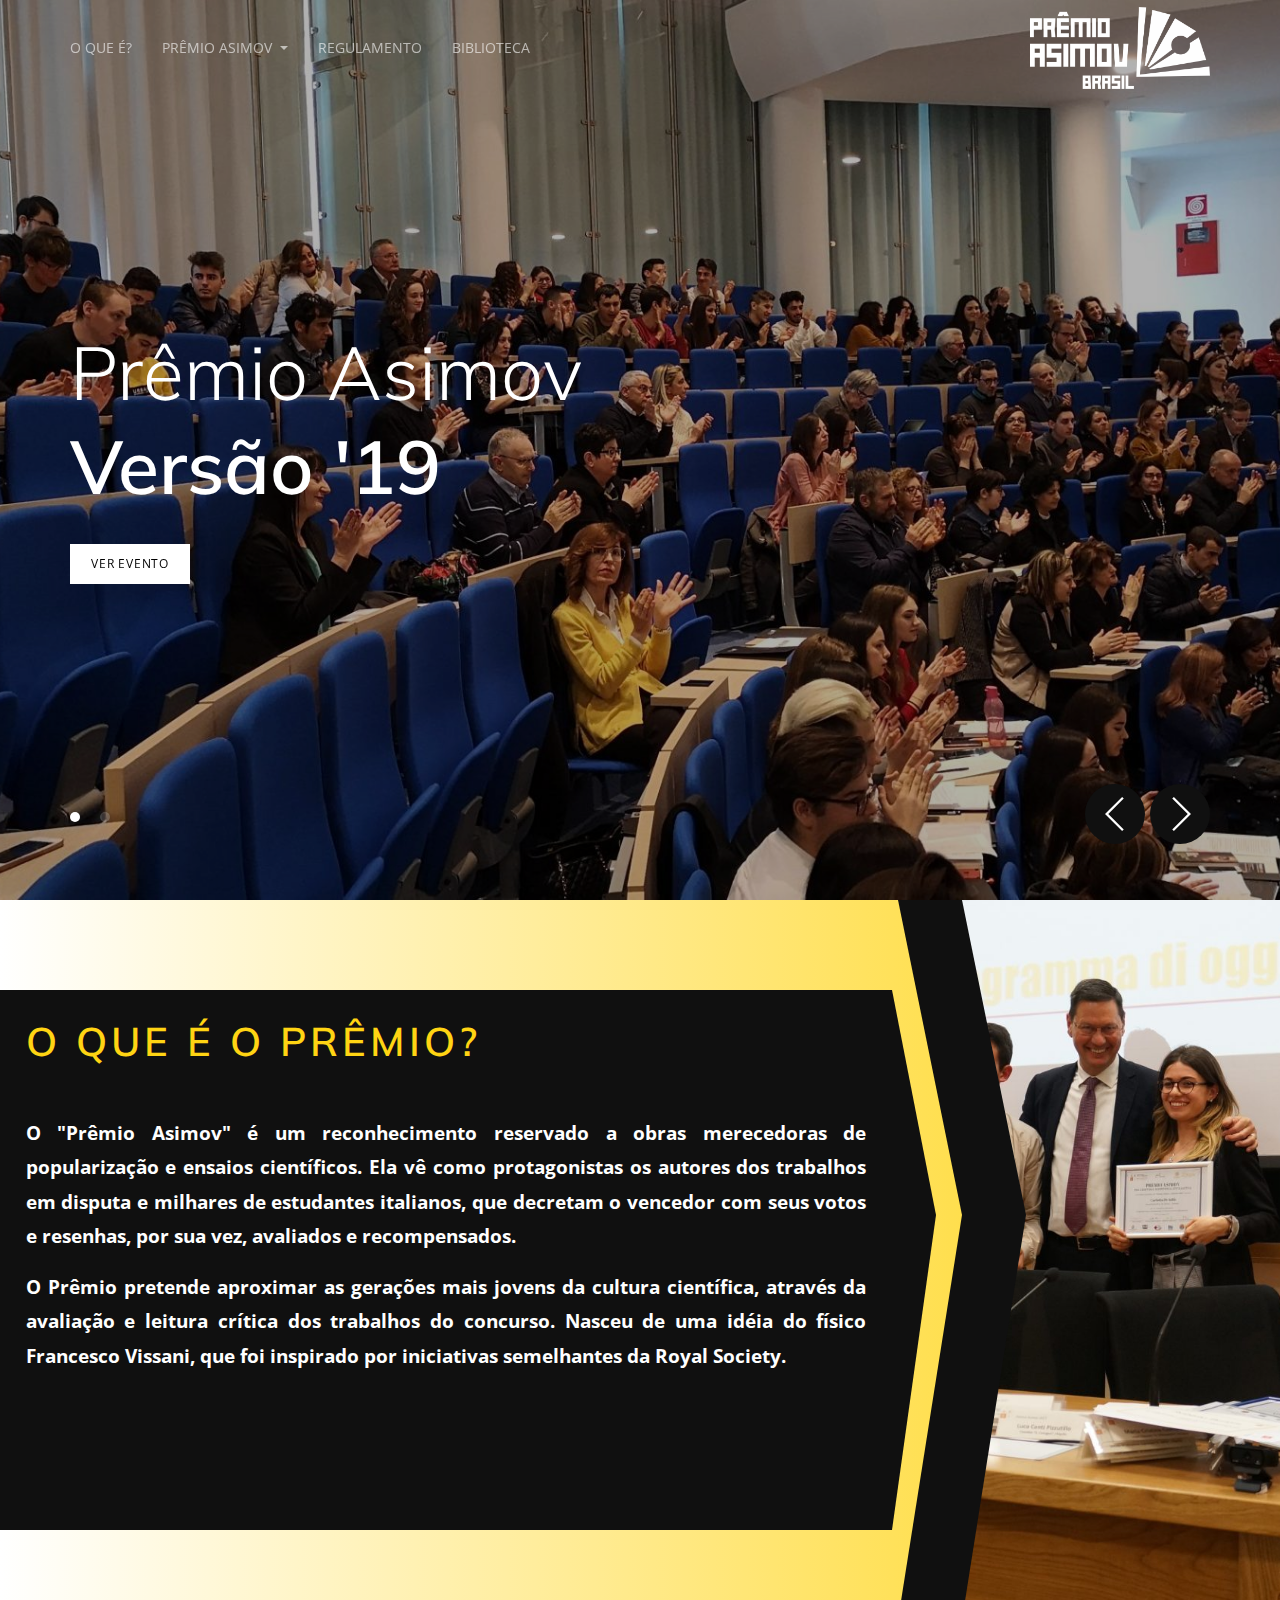
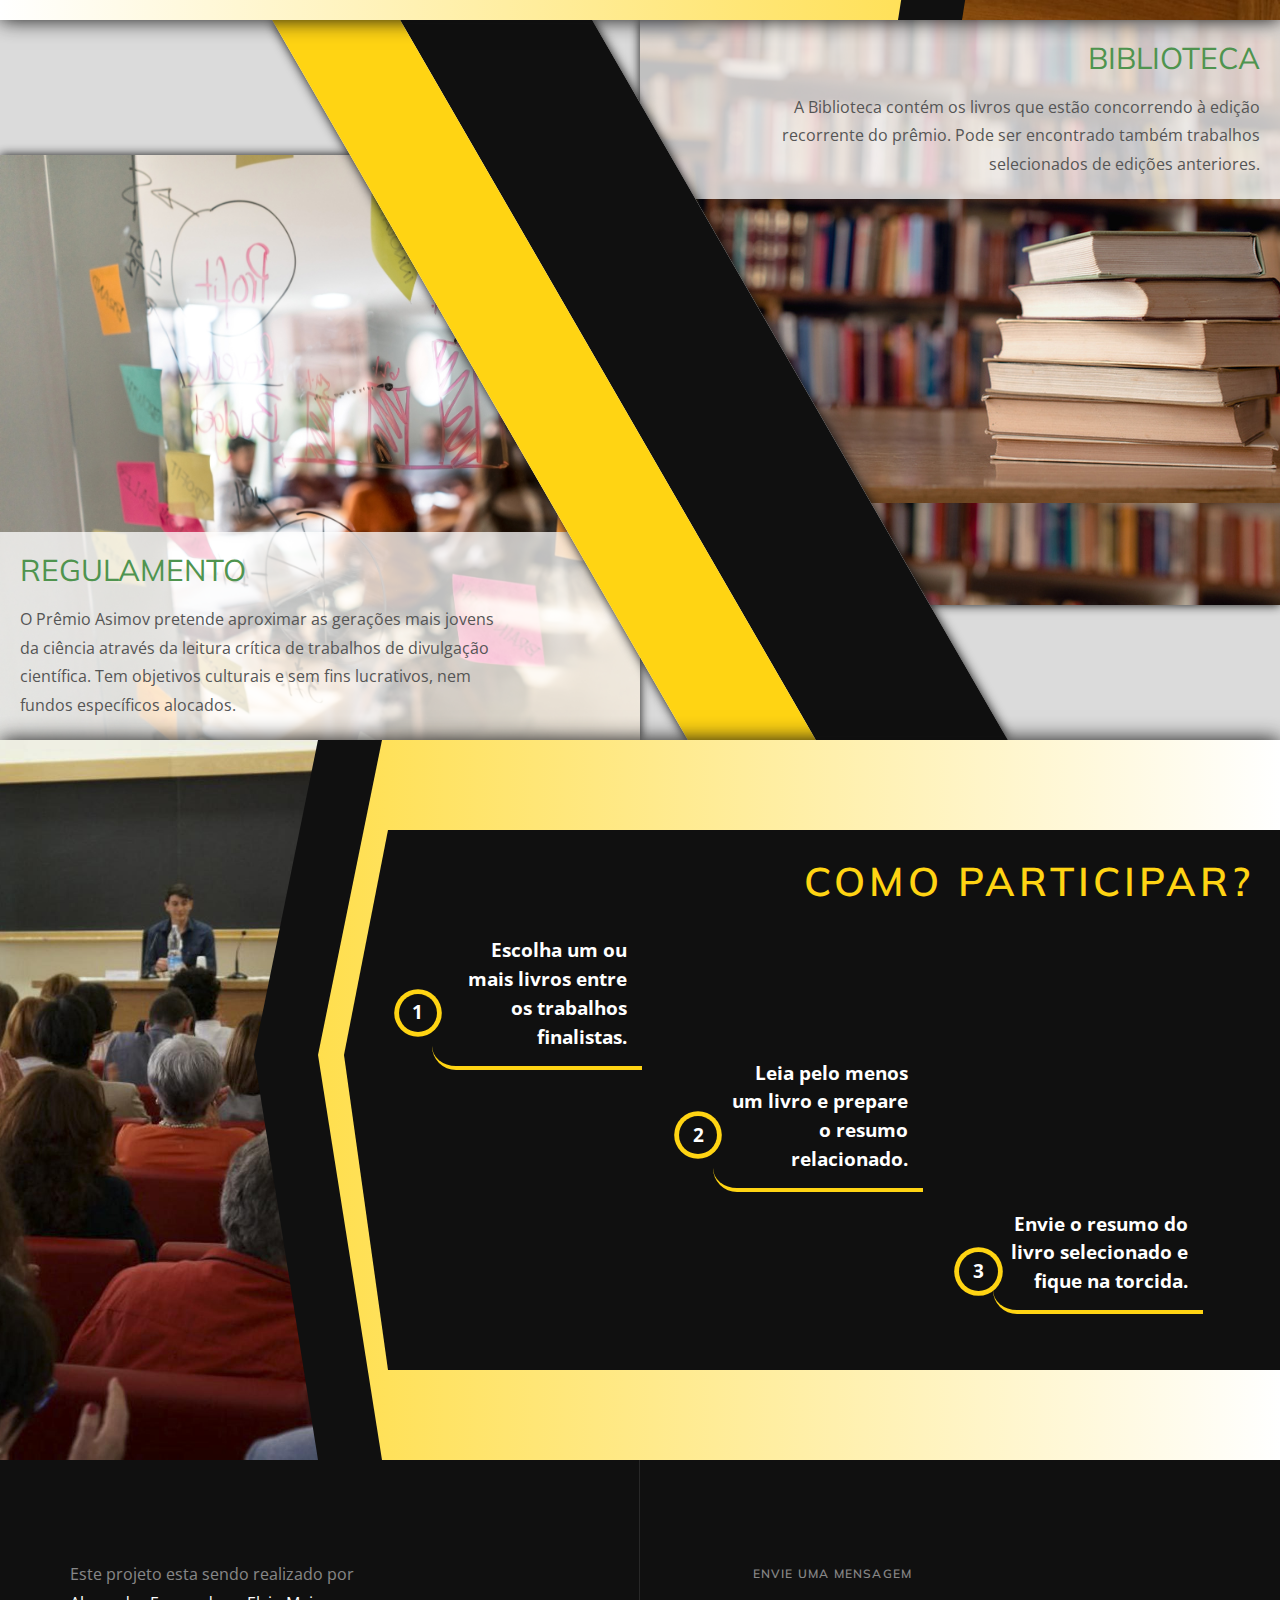
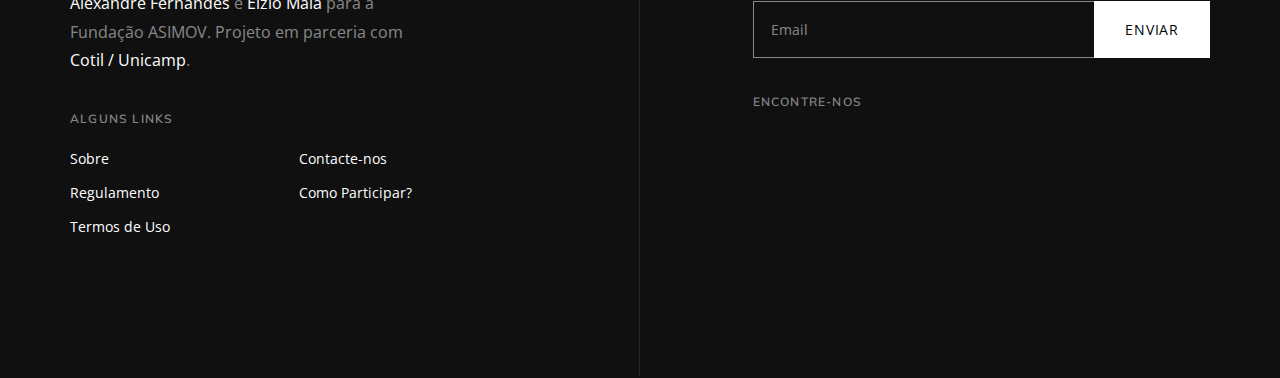
==== index.html @ 69bde8b7 "atualizado style das paginas e atualizado links" ====
<!DOCTYPE html>
<html lang="pt-br">
  <head>
    <meta charset="utf-8">
    <meta name="viewport" content="width=device-width, initial-scale=1, shrink-to-fit=no, user-scalable=no">
    <link rel="stylesheet" href="assets/css/vendor.css" />
    <link rel="stylesheet" href="assets/css/style.css" />
    <link rel="stylesheet" href="assets/css/main.css" />

    <title>Prêmio Asimov</title>

    <!-- FontAwesome -->
    <link rel="stylesheet" href="https://use.fontawesome.com/releases/v5.8.1/css/all.css" integrity="sha384-50oBUHEmvpQ+1lW4y57PTFmhCaXp0ML5d60M1M7uH2+nqUivzIebhndOJK28anvf" crossorigin="anonymous">
  </head>
  <body>

    <!-- header -->
    <header class="header header-dark header-sticky">
      <div class="container">
        <div class="row">
          <nav class="navbar navbar-expand-lg navbar-dark">
            <a href="index.html" class="navbar-brand order-1 order-lg-2"><img src="assets/img/Logo-AsimovBrasil-PB-transp.png" style="width: 180px;"></a>
            <button class="navbar-toggler order-2" type="button" data-toggle="collapse" data-target=".navbar-collapse" aria-controls="navbarMenu" aria-expanded="false" aria-label="Toggle navigation">
              <span class="navbar-toggler-icon"></span>
            </button>

            <div class="collapse navbar-collapse order-3 order-lg-1" id="navbarMenu">
              <ul class="navbar-nav mr-auto">
                <li class="nav-item dropdown">
                  <a class="nav-link" href="assets/about.html" role="button" aria-haspopup="true" aria-expanded="false">
                    O que é?
                  </a>
                </li>
                <li class="nav-item dropdown megamenu">
                  <a class="nav-link dropdown-toggle" href="#!" id="navbarDropdown-4" role="button" data-toggle="dropdown" aria-haspopup="true" aria-expanded="false">
                    Prêmio Asimov
                  </a>
                  <div class="dropdown-menu" aria-labelledby="navbarDropdown-4">
                    <div class="row">
                      <ul class="col-6 col-md-3 col-lg-2">
                        <li><span class="megamenu-title">Edição Brasil</span></li>
                        <li><a class="dropdown-item" href="#">Caléndário - 2020</a></li>
                        <li><a class="dropdown-item" href="#">Livros Finalistas</a></li>
                        <li><span class="megamenu-title">Quem pode particpar?</span></li>
                        <li><a class="dropdown-item" href="#">Alunos</a></li>
                        <li><a class="dropdown-item" href="#">Professores</a></li>
                        <li><a class="dropdown-item" href="#">Escolas</a></li>
                      </ul>
                      <ul class="col-6 col-md-3 col-lg-2">
                        <li><span class="megamenu-title">Edição Brasil</span></li>
                        <li><a class="dropdown-item" href="#">Inscrição Aluno</a></li>
                        <li><a class="dropdown-item" href="#">Inscrição Professor</a></li>
                        <li><span class="megamenu-title">Organizadores</span></li>
                        <li><a class="dropdown-item" href="#">Escolas que já aderiram</a></li>
                        <li><a class="dropdown-item" href="assets/soon.html">Parceiros</a></li>
                        <li><a class="dropdown-item" href="assets/comissao.html">Comissão Científica</a></li>
                      </ul>
                      <ul class="col-6 col-md-3 col-lg-2">
                        <li><span class="megamenu-title">Contacte-nos</span></li>
                        <li><a class="dropdown-item" href="#"><i class="fas fa-envelope"></i>_email</a></li>
                        <li><a class="dropdown-item" href="#"><i class="fab fa-facebook-f"></i>acebook</a></li>
                        <li><a class="dropdown-item" href="#"><i class="fab fa-twitter"></i>_twitter</a></li>
                      </ul>
                      <div class="col-lg-5">
                        <div class="promo">
                          <span class="image image-overlay" style="background-image: url(assets/img/1.jpg)"></span>
                          <div class="promo-footer p-4 text-white">
                            <h3 class="mb-0">Edição 2019</h3>
                            <a href="#!" class="eyebrow underline text-white">Itália</a>
                          </div>
                        </div>
                      </div>
                    </div>
                  </div>
                </li>
                <li class="nav-item">
                  <a class="nav-link" href="assets/regulamento.html">
                    Regulamento
                  </a>
                </li>
                <li class="nav-item">
                  <a class="nav-link" href="assets/soon.html">
                    Biblioteca
                  </a>
                </li>
              </ul>
            </div>

            <!-- <div class="collapse navbar-collapse order-4 order-lg-3" id="navbarMenu2">
              <ul class="navbar-nav ml-auto">
                <li class="nav-item">
                  <a class="nav-link" href="#">Entrar</a>
                </li>
              </ul>
            </div> -->
          </nav>
        </div>
      </div>
    </header>


    <!-- Corpo do Site -->
    <div class="swiper-container">
      <div class="swiper-wrapper">
        <div class="swiper-slide">
          <div class="image image-overlay image-zoom" style="background-image:url(assets/img/2.jpg)"></div>
          <div class="container">
            <div class="row align-items-center vh-100">
              <div class="col-lg-8 text-white" data-swiper-parallax-x="-100%">
                <h1 class="display-1 mt-1 mb-3 font-weight-light">Prêmio Asimov <b class="d-block">Versão '19</b></h1>
                <a href="assets/regulamento.html" class="btn btn-sm btn-white btn-action">Ver evento<span class="fas fa-arrow-right"></span></a>
              </div>
            </div>
          </div>
        </div>
        <div class="swiper-slide">
          <div class="image image-overlay image-zoom" style="background-image:url(assets/img/3.jpg)"></div>
          <div class="container">
            <div class="row align-items-end align-items-center vh-100">
              <div class="col-lg-8 text-white" data-swiper-parallax-x="-100%">
                <h1 class="display-1 mb-2 font-weight-light">Participe <b>você também!</b></h1>
                <a href="assets/participar.html" class="btn btn-sm btn-white btn-action">Ver evento<span class="fas fa-arrow-right"></span></a>
              </div>
            </div>
          </div>
        </div>
      </div>
      <div class="swiper-footer">
        <div class="container">
          <div class="row align-items-center mb-5">
            <div class="col-lg-6">
              <div class="swiper-pagination"></div>
            </div>
            <div class="col-lg-6 text-right">
              <div class="swiper-navigation">
                <div class="swiper-button-prev"></div>
                <div class="swiper-button-next"></div>
              </div>
            </div>
          </div>
        </div>
      </div>
    </div>

    <!-- Container 1 -->
    <section>
      <div class="section-boundary">
        <div class="content">
          <h2><a href="assets/about.html" class="eyebrow underline">O QUE É O PRÊMIO?</a></h2>

          <p>O "Prêmio Asimov" é um reconhecimento reservado a obras merecedoras de popularização e ensaios científicos. Ela vê como protagonistas os autores dos trabalhos em disputa e milhares de estudantes italianos, que decretam o vencedor com seus votos e resenhas, por sua vez, avaliados e recompensados.</p>

          <p>O Prêmio pretende aproximar as gerações mais jovens da cultura científica, através da avaliação e leitura crítica dos trabalhos do concurso. Nasceu de uma idéia do físico Francesco Vissani, que foi inspirado por iniciativas semelhantes da Royal Society.</p>
        </div>
        <div class="content-edge"></div>
        <div class="content-strip"></div>
        <div class="content-end"></div>
        <div class="content-bg"></div>
      </div>
    </section>

    <!-- Cards -->
    <!-- <section class="row card-deck p-5">
      <div class="col-md-6 col-sm-12 card card-esquerda">
        <img class="card-img-top" src="assets/img/card3.jpg" data-aos="fade-right">
        <div class="card-body">
          <h3 class="card-title"><a href="#" class="underline">REGULAMENTO</a></h3>
          <p class="card-text">O Prêmio Asimov pretende aproximar as gerações mais jovens da ciência através da leitura crítica de trabalhos de divulgação científica. Tem objetivos culturais e sem fins lucrativos, nem fundos específicos alocados.</p>
        </div>
      </div>
      <div class="col-md-6 col-sm-12 card card-direita">
        <div class="card-body">
          <h3 class="card-title"><a href="#" class="underline">BIBLIOTECA</a></h3>
          <p class="card-text">A Biblioteca contém os livros que estão concorrendo à edição recorrente do prêmio. Pode ser encontrado também trabalhos selecionados de edições anteriores.</p>
        </div>
        <img class="card-img-top" src="assets/img/card4.jpg">
      </div>
    </section> -->
    <section class="row" id="mid-content">
      <div class="col-lg-6 align-self-end left-content p-0">
        <div class="left-text p-2">
          <h3 class="card-title"><a href="assets/regulamento.html" class="underline">REGULAMENTO</a></h3>
          <p class="card-text">O Prêmio Asimov pretende aproximar as gerações mais jovens da ciência através da leitura crítica de trabalhos de divulgação científica. Tem objetivos culturais e sem fins lucrativos, nem fundos específicos alocados.</p>
        </div>
        
      </div>
      <div class="mid-faixa"></div>
      <div class="col-lg-6 align-self-start right-content p-0">
        <div class="right-text p-2">
          <h3 class="card-title"><a href="assets/soon.html" class="underline">BIBLIOTECA</a></h3>
          <p class="card-text">A Biblioteca contém os livros que estão concorrendo à edição recorrente do prêmio. Pode ser encontrado também trabalhos selecionados de edições anteriores.</p>
        </div>

      </div>
    </section>

    <!-- Container 3 -->
    <section>
      <div class="section-boundary inverse">
        <div class="content-bg content-bg-inverse"></div>
        <div class="content-end content-end-inverse"></div>
        <div class="content-strip content-strip-inverse"></div>
        <div class="content-edge content-edge-inverse"></div>
        <div class="content">
          <h2><a href="assets/participar.html" class="eyebrow underline">Como Participar?</a></h2>

          <div class="row como-participar">
            <div class="row col-md align-items-center align-self-start">
              <div class="passos-participar">1</div>
              <div class="col-9 texto-participar">Escolha um ou mais livros entre os trabalhos finalistas.</div>
            </div>
            <div class="row col-md align-items-center">
              <div class="passos-participar">2</div>
              <div class="col-9 texto-participar">Leia pelo menos um livro e prepare o resumo relacionado.</div>
            </div>
            <div class="row col-md align-items-center align-self-end">
              <div class="passos-participar">3</div>
              <div class="col-9 texto-participar">Envie o resumo do livro selecionado e fique na torcida.</div>
            </div>
          </div>
        </div>
      </div>
    </section>

    <!-- footer -->
    <footer class="bg-dark text-white py-0">
      <div class="container">
        <div class="row separated">
          <div class="col-lg-6 py-10">
            <div class="row">
              <div class="col-md-8">
                <p>Este projeto esta sendo realizado por<br><a href="#" class="underline">Alexandre Fernandes</a> e <a href="#" class="underline">Elzio Maia</a> para a Fundação ASIMOV. Projeto em parceria com <br><a href="#" class="underline">Cotil / Unicamp</a>.</p>
              </div>
            </div>
            <div class="row">
              <div class="col-md-10">
                <h4 class="eyebrow mb-2">Alguns links</h4>
                <ul class="list-group list-group-columns">
                  <li class="list-group-item"><a href="assets/about.html">Sobre</a></li>
                  <li class="list-group-item"><a href="#">Contacte-nos</a></li>
                  <li class="list-group-item"><a href="assets/regulamento.html">Regulamento</a></li>
                  <li class="list-group-item"><a href="assets/participar.html">Como Participar?</a></li>
                  <li class="list-group-item"><a href="#">Termos de Uso </a></li>
                </ul>
              </div>
            </div>
          </div>
          <div class="col-lg-6 py-10">
            <div class="row justify-content-end">
              <div class="col-lg-10">
                <h4 class="eyebrow mb-2">Envie uma mensagem</h4>
                <div class="input-group">
                  <input type="text" class="form-control form-control-lg" placeholder="Email" aria-label="Subscribe" aria-describedby="button-addon2">
                  <div class="input-group-append">
                    <button class="btn btn-white" type="button" id="button-addon2">Enviar</button>
                  </div>
                </div>
              </div>
            </div>
            <div class="row justify-content-end">
              <div class="col-lg-10">
                <h4 class="eyebrow mb-2">Encontre-nos</h4>
                <nav class="nav nav-icons">
                  <a class="nav-link" href="#!"><i class="fab fa-facebook-f"></i></a>
                  <a class="nav-link" href="#!"><i class="fab fa-twitter"></i></a>
                  <a class="nav-link" href="#!"><i class="fab fa-youtube"></i></a>
                </nav>
              </div>
            </div>
          </div>
        </div>
      </div>
    </footer>

    <script src="assets/js/vendor.min.js"></script>
    <script src="assets/js/app.js"></script>
  </body>
</html>
---- assets/css/vendor.css ----
.owl-carousel,.owl-carousel .owl-item {
    -webkit-tap-highlight-color: transparent;
    position: relative
}

.owl-carousel {
    display: none;
    width: 100%;
    z-index: 1
}

.owl-carousel .owl-stage {
    position: relative;
    -ms-touch-action: pan-Y;
    touch-action: manipulation;
    -moz-backface-visibility: hidden
}

.owl-carousel .owl-stage:after {
    content: ".";
    display: block;
    clear: both;
    visibility: hidden;
    line-height: 0;
    height: 0
}

.owl-carousel .owl-stage-outer {
    position: relative;
    overflow: hidden;
    -webkit-transform: translate3d(0,0,0)
}

.owl-carousel .owl-item,.owl-carousel .owl-wrapper {
    -webkit-backface-visibility: hidden;
    -moz-backface-visibility: hidden;
    -ms-backface-visibility: hidden;
    -webkit-transform: translate3d(0,0,0);
    -moz-transform: translate3d(0,0,0);
    -ms-transform: translate3d(0,0,0)
}

.owl-carousel .owl-item {
    min-height: 1px;
    float: left;
    -webkit-backface-visibility: hidden;
    -webkit-touch-callout: none
}

.owl-carousel .owl-item img {
    display: block;
    width: 100%
}

.owl-carousel .owl-dots.disabled,.owl-carousel .owl-nav.disabled {
    display: none
}

.no-js .owl-carousel,.owl-carousel.owl-loaded {
    display: block
}

.owl-carousel .owl-dot,.owl-carousel .owl-nav .owl-next,.owl-carousel .owl-nav .owl-prev {
    cursor: pointer;
    -webkit-user-select: none;
    -khtml-user-select: none;
    -moz-user-select: none;
    -ms-user-select: none;
    user-select: none
}

.owl-carousel .owl-nav button.owl-next,.owl-carousel .owl-nav button.owl-prev,.owl-carousel button.owl-dot {
    background: 0 0;
    color: inherit;
    border: none;
    padding: 0!important;
    font: inherit
}

.owl-carousel.owl-loading {
    opacity: 0;
    display: block
}

.owl-carousel.owl-hidden {
    opacity: 0
}

.owl-carousel.owl-refresh .owl-item {
    visibility: hidden
}

.owl-carousel.owl-drag .owl-item {
    -ms-touch-action: pan-y;
    touch-action: pan-y;
    -webkit-user-select: none;
    -moz-user-select: none;
    -ms-user-select: none;
    user-select: none
}

.owl-carousel.owl-grab {
    cursor: move;
    cursor: grab
}

.owl-carousel.owl-rtl {
    direction: rtl
}

.owl-carousel.owl-rtl .owl-item {
    float: right
}

.owl-carousel .animated {
    animation-duration: 1s;
    animation-fill-mode: both
}

.owl-carousel .owl-animated-in {
    z-index: 0
}

.owl-carousel .owl-animated-out {
    z-index: 1
}

.owl-carousel .fadeOut {
    animation-name: fadeOut
}

@keyframes fadeOut {
    0% {
        opacity: 1
    }

    100% {
        opacity: 0
    }
}

.owl-height {
    transition: height .5s ease-in-out
}

.owl-carousel .owl-item .owl-lazy {
    opacity: 0;
    transition: opacity .4s ease
}

.owl-carousel .owl-item .owl-lazy:not([src]),.owl-carousel .owl-item .owl-lazy[src^=""] {
    max-height: 0
}

.owl-carousel .owl-item img.owl-lazy {
    transform-style: preserve-3d
}

.owl-carousel .owl-video-wrapper {
    position: relative;
    height: 100%;
    background: #000
}

.owl-carousel .owl-video-play-icon {
    position: absolute;
    height: 80px;
    width: 80px;
    left: 50%;
    top: 50%;
    margin-left: -40px;
    margin-top: -40px;
    background: url(owl.video.play.png) no-repeat;
    cursor: pointer;
    z-index: 1;
    -webkit-backface-visibility: hidden;
    transition: transform .1s ease
}

.owl-carousel .owl-video-play-icon:hover {
    -ms-transform: scale(1.3,1.3);
    transform: scale(1.3,1.3)
}

.owl-carousel .owl-video-playing .owl-video-play-icon,.owl-carousel .owl-video-playing .owl-video-tn {
    display: none
}

.owl-carousel .owl-video-tn {
    opacity: 0;
    height: 100%;
    background-position: center center;
    background-repeat: no-repeat;
    background-size: contain;
    transition: opacity .4s ease
}

.owl-carousel .owl-video-frame {
    position: relative;
    z-index: 1;
    height: 100%;
    width: 100%
}

/**
 * Swiper 4.5.0
 * Most modern mobile touch slider and framework with hardware accelerated transitions
 * http://www.idangero.us/swiper/
 *
 * Copyright 2014-2019 Vladimir Kharlampidi
 *
 * Released under the MIT License
 *
 * Released on: February 22, 2019
 */
.swiper-container {
    margin: 0 auto;
    position: relative;
    overflow: hidden;
    list-style: none;
    padding: 0;
    z-index: 1
}

.swiper-container-no-flexbox .swiper-slide {
    float: left
}

.swiper-container-vertical>.swiper-wrapper {
    -webkit-box-orient: vertical;
    -webkit-box-direction: normal;
    -webkit-flex-direction: column;
    -ms-flex-direction: column;
    flex-direction: column
}

.swiper-wrapper {
    position: relative;
    width: 100%;
    height: 100%;
    z-index: 1;
    display: -webkit-box;
    display: -webkit-flex;
    display: -ms-flexbox;
    display: flex;
    -webkit-transition-property: -webkit-transform;
    transition-property: -webkit-transform;
    -o-transition-property: transform;
    transition-property: transform;
    transition-property: transform,-webkit-transform;
    -webkit-box-sizing: content-box;
    box-sizing: content-box
}

.swiper-container-android .swiper-slide,.swiper-wrapper {
    -webkit-transform: translate3d(0,0,0);
    transform: translate3d(0,0,0)
}

.swiper-container-multirow>.swiper-wrapper {
    -webkit-flex-wrap: wrap;
    -ms-flex-wrap: wrap;
    flex-wrap: wrap
}

.swiper-container-free-mode>.swiper-wrapper {
    -webkit-transition-timing-function: ease-out;
    -o-transition-timing-function: ease-out;
    transition-timing-function: ease-out;
    margin: 0 auto
}

.swiper-slide {
    -webkit-flex-shrink: 0;
    -ms-flex-negative: 0;
    flex-shrink: 0;
    width: 100%;
    height: 100%;
    position: relative;
    -webkit-transition-property: -webkit-transform;
    transition-property: -webkit-transform;
    -o-transition-property: transform;
    transition-property: transform;
    transition-property: transform,-webkit-transform
}

.swiper-slide-invisible-blank {
    visibility: hidden
}

.swiper-container-autoheight,.swiper-container-autoheight .swiper-slide {
    height: auto
}

.swiper-container-autoheight .swiper-wrapper {
    -webkit-box-align: start;
    -webkit-align-items: flex-start;
    -ms-flex-align: start;
    align-items: flex-start;
    -webkit-transition-property: height,-webkit-transform;
    transition-property: height,-webkit-transform;
    -o-transition-property: transform,height;
    transition-property: transform,height;
    transition-property: transform,height,-webkit-transform
}

.swiper-container-3d {
    -webkit-perspective: 1200px;
    perspective: 1200px
}

.swiper-container-3d .swiper-cube-shadow,.swiper-container-3d .swiper-slide,.swiper-container-3d .swiper-slide-shadow-bottom,.swiper-container-3d .swiper-slide-shadow-left,.swiper-container-3d .swiper-slide-shadow-right,.swiper-container-3d .swiper-slide-shadow-top,.swiper-container-3d .swiper-wrapper {
    -webkit-transform-style: preserve-3d;
    transform-style: preserve-3d
}

.swiper-container-3d .swiper-slide-shadow-bottom,.swiper-container-3d .swiper-slide-shadow-left,.swiper-container-3d .swiper-slide-shadow-right,.swiper-container-3d .swiper-slide-shadow-top {
    position: absolute;
    left: 0;
    top: 0;
    width: 100%;
    height: 100%;
    pointer-events: none;
    z-index: 10
}

.swiper-container-3d .swiper-slide-shadow-left {
    background-image: -webkit-gradient(linear,right top,left top,from(rgba(0,0,0,.5)),to(rgba(0,0,0,0)));
    background-image: -webkit-linear-gradient(right,rgba(0,0,0,.5),rgba(0,0,0,0));
    background-image: -o-linear-gradient(right,rgba(0,0,0,.5),rgba(0,0,0,0));
    background-image: linear-gradient(to left,rgba(0,0,0,.5),rgba(0,0,0,0))
}

.swiper-container-3d .swiper-slide-shadow-right {
    background-image: -webkit-gradient(linear,left top,right top,from(rgba(0,0,0,.5)),to(rgba(0,0,0,0)));
    background-image: -webkit-linear-gradient(left,rgba(0,0,0,.5),rgba(0,0,0,0));
    background-image: -o-linear-gradient(left,rgba(0,0,0,.5),rgba(0,0,0,0));
    background-image: linear-gradient(to right,rgba(0,0,0,.5),rgba(0,0,0,0))
}

.swiper-container-3d .swiper-slide-shadow-top {
    background-image: -webkit-gradient(linear,left bottom,left top,from(rgba(0,0,0,.5)),to(rgba(0,0,0,0)));
    background-image: -webkit-linear-gradient(bottom,rgba(0,0,0,.5),rgba(0,0,0,0));
    background-image: -o-linear-gradient(bottom,rgba(0,0,0,.5),rgba(0,0,0,0));
    background-image: linear-gradient(to top,rgba(0,0,0,.5),rgba(0,0,0,0))
}

.swiper-container-3d .swiper-slide-shadow-bottom {
    background-image: -webkit-gradient(linear,left top,left bottom,from(rgba(0,0,0,.5)),to(rgba(0,0,0,0)));
    background-image: -webkit-linear-gradient(top,rgba(0,0,0,.5),rgba(0,0,0,0));
    background-image: -o-linear-gradient(top,rgba(0,0,0,.5),rgba(0,0,0,0));
    background-image: linear-gradient(to bottom,rgba(0,0,0,.5),rgba(0,0,0,0))
}

.swiper-container-wp8-horizontal,.swiper-container-wp8-horizontal>.swiper-wrapper {
    -ms-touch-action: pan-y;
    touch-action: pan-y
}

.swiper-container-wp8-vertical,.swiper-container-wp8-vertical>.swiper-wrapper {
    -ms-touch-action: pan-x;
    touch-action: pan-x
}

.swiper-button-next,.swiper-button-prev {
    position: absolute;
    top: 50%;
    width: 27px;
    height: 44px;
    margin-top: -22px;
    z-index: 10;
    cursor: pointer;
    background-size: 27px 44px;
    background-position: center;
    background-repeat: no-repeat
}

.swiper-button-next.swiper-button-disabled,.swiper-button-prev.swiper-button-disabled {
    opacity: .35;
    cursor: auto;
    pointer-events: none
}

.swiper-button-prev,.swiper-container-rtl .swiper-button-next {
    background-image: url("data:image/svg+xml;charset=utf-8,%3Csvg%20xmlns%3D'http%3A%2F%2Fwww.w3.org%2F2000%2Fsvg'%20viewBox%3D'0%200%2027%2044'%3E%3Cpath%20d%3D'M0%2C22L22%2C0l2.1%2C2.1L4.2%2C22l19.9%2C19.9L22%2C44L0%2C22L0%2C22L0%2C22z'%20fill%3D'%23007aff'%2F%3E%3C%2Fsvg%3E");
    left: 10px;
    right: auto
}

.swiper-button-next,.swiper-container-rtl .swiper-button-prev {
    background-image: url("data:image/svg+xml;charset=utf-8,%3Csvg%20xmlns%3D'http%3A%2F%2Fwww.w3.org%2F2000%2Fsvg'%20viewBox%3D'0%200%2027%2044'%3E%3Cpath%20d%3D'M27%2C22L27%2C22L5%2C44l-2.1-2.1L22.8%2C22L2.9%2C2.1L5%2C0L27%2C22L27%2C22z'%20fill%3D'%23007aff'%2F%3E%3C%2Fsvg%3E");
    right: 10px;
    left: auto
}

.swiper-button-prev.swiper-button-white,.swiper-container-rtl .swiper-button-next.swiper-button-white {
    background-image: url("data:image/svg+xml;charset=utf-8,%3Csvg%20xmlns%3D'http%3A%2F%2Fwww.w3.org%2F2000%2Fsvg'%20viewBox%3D'0%200%2027%2044'%3E%3Cpath%20d%3D'M0%2C22L22%2C0l2.1%2C2.1L4.2%2C22l19.9%2C19.9L22%2C44L0%2C22L0%2C22L0%2C22z'%20fill%3D'%23ffffff'%2F%3E%3C%2Fsvg%3E")
}

.swiper-button-next.swiper-button-white,.swiper-container-rtl .swiper-button-prev.swiper-button-white {
    background-image: url("data:image/svg+xml;charset=utf-8,%3Csvg%20xmlns%3D'http%3A%2F%2Fwww.w3.org%2F2000%2Fsvg'%20viewBox%3D'0%200%2027%2044'%3E%3Cpath%20d%3D'M27%2C22L27%2C22L5%2C44l-2.1-2.1L22.8%2C22L2.9%2C2.1L5%2C0L27%2C22L27%2C22z'%20fill%3D'%23ffffff'%2F%3E%3C%2Fsvg%3E")
}

.swiper-button-prev.swiper-button-black,.swiper-container-rtl .swiper-button-next.swiper-button-black {
    background-image: url("data:image/svg+xml;charset=utf-8,%3Csvg%20xmlns%3D'http%3A%2F%2Fwww.w3.org%2F2000%2Fsvg'%20viewBox%3D'0%200%2027%2044'%3E%3Cpath%20d%3D'M0%2C22L22%2C0l2.1%2C2.1L4.2%2C22l19.9%2C19.9L22%2C44L0%2C22L0%2C22L0%2C22z'%20fill%3D'%23000000'%2F%3E%3C%2Fsvg%3E")
}

.swiper-button-next.swiper-button-black,.swiper-container-rtl .swiper-button-prev.swiper-button-black {
    background-image: url("data:image/svg+xml;charset=utf-8,%3Csvg%20xmlns%3D'http%3A%2F%2Fwww.w3.org%2F2000%2Fsvg'%20viewBox%3D'0%200%2027%2044'%3E%3Cpath%20d%3D'M27%2C22L27%2C22L5%2C44l-2.1-2.1L22.8%2C22L2.9%2C2.1L5%2C0L27%2C22L27%2C22z'%20fill%3D'%23000000'%2F%3E%3C%2Fsvg%3E")
}

.swiper-button-lock {
    display: none
}

.swiper-pagination {
    position: absolute;
    text-align: center;
    -webkit-transition: .3s opacity;
    -o-transition: .3s opacity;
    transition: .3s opacity;
    -webkit-transform: translate3d(0,0,0);
    transform: translate3d(0,0,0);
    z-index: 10
}

.swiper-pagination.swiper-pagination-hidden {
    opacity: 0
}

.swiper-container-horizontal>.swiper-pagination-bullets,.swiper-pagination-custom,.swiper-pagination-fraction {
    bottom: 10px;
    left: 0;
    width: 100%
}

.swiper-pagination-bullets-dynamic {
    overflow: hidden;
    font-size: 0
}

.swiper-pagination-bullets-dynamic .swiper-pagination-bullet {
    -webkit-transform: scale(.33);
    -ms-transform: scale(.33);
    transform: scale(.33);
    position: relative
}

.swiper-pagination-bullets-dynamic .swiper-pagination-bullet-active {
    -webkit-transform: scale(1);
    -ms-transform: scale(1);
    transform: scale(1)
}

.swiper-pagination-bullets-dynamic .swiper-pagination-bullet-active-main {
    -webkit-transform: scale(1);
    -ms-transform: scale(1);
    transform: scale(1)
}

.swiper-pagination-bullets-dynamic .swiper-pagination-bullet-active-prev {
    -webkit-transform: scale(.66);
    -ms-transform: scale(.66);
    transform: scale(.66)
}

.swiper-pagination-bullets-dynamic .swiper-pagination-bullet-active-prev-prev {
    -webkit-transform: scale(.33);
    -ms-transform: scale(.33);
    transform: scale(.33)
}

.swiper-pagination-bullets-dynamic .swiper-pagination-bullet-active-next {
    -webkit-transform: scale(.66);
    -ms-transform: scale(.66);
    transform: scale(.66)
}

.swiper-pagination-bullets-dynamic .swiper-pagination-bullet-active-next-next {
    -webkit-transform: scale(.33);
    -ms-transform: scale(.33);
    transform: scale(.33)
}

.swiper-pagination-bullet {
    width: 8px;
    height: 8px;
    display: inline-block;
    border-radius: 100%;
    background: #000;
    opacity: .2
}

button.swiper-pagination-bullet {
    border: none;
    margin: 0;
    padding: 0;
    -webkit-box-shadow: none;
    box-shadow: none;
    -webkit-appearance: none;
    -moz-appearance: none;
    appearance: none
}

.swiper-pagination-clickable .swiper-pagination-bullet {
    cursor: pointer
}

.swiper-pagination-bullet-active {
    opacity: 1;
    background: #007aff
}

.swiper-container-vertical>.swiper-pagination-bullets {
    right: 10px;
    top: 50%;
    -webkit-transform: translate3d(0,-50%,0);
    transform: translate3d(0,-50%,0)
}

.swiper-container-vertical>.swiper-pagination-bullets .swiper-pagination-bullet {
    margin: 6px 0;
    display: block
}

.swiper-container-vertical>.swiper-pagination-bullets.swiper-pagination-bullets-dynamic {
    top: 50%;
    -webkit-transform: translateY(-50%);
    -ms-transform: translateY(-50%);
    transform: translateY(-50%);
    width: 8px
}

.swiper-container-vertical>.swiper-pagination-bullets.swiper-pagination-bullets-dynamic .swiper-pagination-bullet {
    display: inline-block;
    -webkit-transition: .2s top,.2s -webkit-transform;
    transition: .2s top,.2s -webkit-transform;
    -o-transition: .2s transform,.2s top;
    transition: .2s transform,.2s top;
    transition: .2s transform,.2s top,.2s -webkit-transform
}

.swiper-container-horizontal>.swiper-pagination-bullets .swiper-pagination-bullet {
    margin: 0 4px
}

.swiper-container-horizontal>.swiper-pagination-bullets.swiper-pagination-bullets-dynamic {
    left: 50%;
    -webkit-transform: translateX(-50%);
    -ms-transform: translateX(-50%);
    transform: translateX(-50%);
    white-space: nowrap
}

.swiper-container-horizontal>.swiper-pagination-bullets.swiper-pagination-bullets-dynamic .swiper-pagination-bullet {
    -webkit-transition: .2s left,.2s -webkit-transform;
    transition: .2s left,.2s -webkit-transform;
    -o-transition: .2s transform,.2s left;
    transition: .2s transform,.2s left;
    transition: .2s transform,.2s left,.2s -webkit-transform
}

.swiper-container-horizontal.swiper-container-rtl>.swiper-pagination-bullets-dynamic .swiper-pagination-bullet {
    -webkit-transition: .2s right,.2s -webkit-transform;
    transition: .2s right,.2s -webkit-transform;
    -o-transition: .2s transform,.2s right;
    transition: .2s transform,.2s right;
    transition: .2s transform,.2s right,.2s -webkit-transform
}

.swiper-pagination-progressbar {
    background: rgba(0,0,0,.25);
    position: absolute
}

.swiper-pagination-progressbar .swiper-pagination-progressbar-fill {
    background: #007aff;
    position: absolute;
    left: 0;
    top: 0;
    width: 100%;
    height: 100%;
    -webkit-transform: scale(0);
    -ms-transform: scale(0);
    transform: scale(0);
    -webkit-transform-origin: left top;
    -ms-transform-origin: left top;
    transform-origin: left top
}

.swiper-container-rtl .swiper-pagination-progressbar .swiper-pagination-progressbar-fill {
    -webkit-transform-origin: right top;
    -ms-transform-origin: right top;
    transform-origin: right top
}

.swiper-container-horizontal>.swiper-pagination-progressbar,.swiper-container-vertical>.swiper-pagination-progressbar.swiper-pagination-progressbar-opposite {
    width: 100%;
    height: 4px;
    left: 0;
    top: 0
}

.swiper-container-horizontal>.swiper-pagination-progressbar.swiper-pagination-progressbar-opposite,.swiper-container-vertical>.swiper-pagination-progressbar {
    width: 4px;
    height: 100%;
    left: 0;
    top: 0
}

.swiper-pagination-white .swiper-pagination-bullet-active {
    background: #fff
}

.swiper-pagination-progressbar.swiper-pagination-white {
    background: rgba(255,255,255,.25)
}

.swiper-pagination-progressbar.swiper-pagination-white .swiper-pagination-progressbar-fill {
    background: #fff
}

.swiper-pagination-black .swiper-pagination-bullet-active {
    background: #000
}

.swiper-pagination-progressbar.swiper-pagination-black {
    background: rgba(0,0,0,.25)
}

.swiper-pagination-progressbar.swiper-pagination-black .swiper-pagination-progressbar-fill {
    background: #000
}

.swiper-pagination-lock {
    display: none
}

.swiper-scrollbar {
    border-radius: 10px;
    position: relative;
    -ms-touch-action: none;
    background: rgba(0,0,0,.1)
}

.swiper-container-horizontal>.swiper-scrollbar {
    position: absolute;
    left: 1%;
    bottom: 3px;
    z-index: 50;
    height: 5px;
    width: 98%
}

.swiper-container-vertical>.swiper-scrollbar {
    position: absolute;
    right: 3px;
    top: 1%;
    z-index: 50;
    width: 5px;
    height: 98%
}

.swiper-scrollbar-drag {
    height: 100%;
    width: 100%;
    position: relative;
    background: rgba(0,0,0,.5);
    border-radius: 10px;
    left: 0;
    top: 0
}

.swiper-scrollbar-cursor-drag {
    cursor: move
}

.swiper-scrollbar-lock {
    display: none
}

.swiper-zoom-container {
    width: 100%;
    height: 100%;
    display: -webkit-box;
    display: -webkit-flex;
    display: -ms-flexbox;
    display: flex;
    -webkit-box-pack: center;
    -webkit-justify-content: center;
    -ms-flex-pack: center;
    justify-content: center;
    -webkit-box-align: center;
    -webkit-align-items: center;
    -ms-flex-align: center;
    align-items: center;
    text-align: center
}

.swiper-zoom-container>canvas,.swiper-zoom-container>img,.swiper-zoom-container>svg {
    max-width: 100%;
    max-height: 100%;
    -o-object-fit: contain;
    object-fit: contain
}

.swiper-slide-zoomed {
    cursor: move
}

.swiper-lazy-preloader {
    width: 42px;
    height: 42px;
    position: absolute;
    left: 50%;
    top: 50%;
    margin-left: -21px;
    margin-top: -21px;
    z-index: 10;
    -webkit-transform-origin: 50%;
    -ms-transform-origin: 50%;
    transform-origin: 50%;
    -webkit-animation: swiper-preloader-spin 1s steps(12,end) infinite;
    animation: swiper-preloader-spin 1s steps(12,end) infinite
}

.swiper-lazy-preloader:after {
    display: block;
    content: '';
    width: 100%;
    height: 100%;
    background-image: url("data:image/svg+xml;charset=utf-8,%3Csvg%20viewBox%3D'0%200%20120%20120'%20xmlns%3D'http%3A%2F%2Fwww.w3.org%2F2000%2Fsvg'%20xmlns%3Axlink%3D'http%3A%2F%2Fwww.w3.org%2F1999%2Fxlink'%3E%3Cdefs%3E%3Cline%20id%3D'l'%20x1%3D'60'%20x2%3D'60'%20y1%3D'7'%20y2%3D'27'%20stroke%3D'%236c6c6c'%20stroke-width%3D'11'%20stroke-linecap%3D'round'%2F%3E%3C%2Fdefs%3E%3Cg%3E%3Cuse%20xlink%3Ahref%3D'%23l'%20opacity%3D'.27'%2F%3E%3Cuse%20xlink%3Ahref%3D'%23l'%20opacity%3D'.27'%20transform%3D'rotate(30%2060%2C60)'%2F%3E%3Cuse%20xlink%3Ahref%3D'%23l'%20opacity%3D'.27'%20transform%3D'rotate(60%2060%2C60)'%2F%3E%3Cuse%20xlink%3Ahref%3D'%23l'%20opacity%3D'.27'%20transform%3D'rotate(90%2060%2C60)'%2F%3E%3Cuse%20xlink%3Ahref%3D'%23l'%20opacity%3D'.27'%20transform%3D'rotate(120%2060%2C60)'%2F%3E%3Cuse%20xlink%3Ahref%3D'%23l'%20opacity%3D'.27'%20transform%3D'rotate(150%2060%2C60)'%2F%3E%3Cuse%20xlink%3Ahref%3D'%23l'%20opacity%3D'.37'%20transform%3D'rotate(180%2060%2C60)'%2F%3E%3Cuse%20xlink%3Ahref%3D'%23l'%20opacity%3D'.46'%20transform%3D'rotate(210%2060%2C60)'%2F%3E%3Cuse%20xlink%3Ahref%3D'%23l'%20opacity%3D'.56'%20transform%3D'rotate(240%2060%2C60)'%2F%3E%3Cuse%20xlink%3Ahref%3D'%23l'%20opacity%3D'.66'%20transform%3D'rotate(270%2060%2C60)'%2F%3E%3Cuse%20xlink%3Ahref%3D'%23l'%20opacity%3D'.75'%20transform%3D'rotate(300%2060%2C60)'%2F%3E%3Cuse%20xlink%3Ahref%3D'%23l'%20opacity%3D'.85'%20transform%3D'rotate(330%2060%2C60)'%2F%3E%3C%2Fg%3E%3C%2Fsvg%3E");
    background-position: 50%;
    background-size: 100%;
    background-repeat: no-repeat
}

.swiper-lazy-preloader-white:after {
    background-image: url("data:image/svg+xml;charset=utf-8,%3Csvg%20viewBox%3D'0%200%20120%20120'%20xmlns%3D'http%3A%2F%2Fwww.w3.org%2F2000%2Fsvg'%20xmlns%3Axlink%3D'http%3A%2F%2Fwww.w3.org%2F1999%2Fxlink'%3E%3Cdefs%3E%3Cline%20id%3D'l'%20x1%3D'60'%20x2%3D'60'%20y1%3D'7'%20y2%3D'27'%20stroke%3D'%23fff'%20stroke-width%3D'11'%20stroke-linecap%3D'round'%2F%3E%3C%2Fdefs%3E%3Cg%3E%3Cuse%20xlink%3Ahref%3D'%23l'%20opacity%3D'.27'%2F%3E%3Cuse%20xlink%3Ahref%3D'%23l'%20opacity%3D'.27'%20transform%3D'rotate(30%2060%2C60)'%2F%3E%3Cuse%20xlink%3Ahref%3D'%23l'%20opacity%3D'.27'%20transform%3D'rotate(60%2060%2C60)'%2F%3E%3Cuse%20xlink%3Ahref%3D'%23l'%20opacity%3D'.27'%20transform%3D'rotate(90%2060%2C60)'%2F%3E%3Cuse%20xlink%3Ahref%3D'%23l'%20opacity%3D'.27'%20transform%3D'rotate(120%2060%2C60)'%2F%3E%3Cuse%20xlink%3Ahref%3D'%23l'%20opacity%3D'.27'%20transform%3D'rotate(150%2060%2C60)'%2F%3E%3Cuse%20xlink%3Ahref%3D'%23l'%20opacity%3D'.37'%20transform%3D'rotate(180%2060%2C60)'%2F%3E%3Cuse%20xlink%3Ahref%3D'%23l'%20opacity%3D'.46'%20transform%3D'rotate(210%2060%2C60)'%2F%3E%3Cuse%20xlink%3Ahref%3D'%23l'%20opacity%3D'.56'%20transform%3D'rotate(240%2060%2C60)'%2F%3E%3Cuse%20xlink%3Ahref%3D'%23l'%20opacity%3D'.66'%20transform%3D'rotate(270%2060%2C60)'%2F%3E%3Cuse%20xlink%3Ahref%3D'%23l'%20opacity%3D'.75'%20transform%3D'rotate(300%2060%2C60)'%2F%3E%3Cuse%20xlink%3Ahref%3D'%23l'%20opacity%3D'.85'%20transform%3D'rotate(330%2060%2C60)'%2F%3E%3C%2Fg%3E%3C%2Fsvg%3E")
}

@-webkit-keyframes swiper-preloader-spin {
    100% {
        -webkit-transform: rotate(360deg);
        transform: rotate(360deg)
    }
}

@keyframes swiper-preloader-spin {
    100% {
        -webkit-transform: rotate(360deg);
        transform: rotate(360deg)
    }
}

.swiper-container .swiper-notification {
    position: absolute;
    left: 0;
    top: 0;
    pointer-events: none;
    opacity: 0;
    z-index: -1000
}

.swiper-container-fade.swiper-container-free-mode .swiper-slide {
    -webkit-transition-timing-function: ease-out;
    -o-transition-timing-function: ease-out;
    transition-timing-function: ease-out
}

.swiper-container-fade .swiper-slide {
    pointer-events: none;
    -webkit-transition-property: opacity;
    -o-transition-property: opacity;
    transition-property: opacity
}

.swiper-container-fade .swiper-slide .swiper-slide {
    pointer-events: none
}

.swiper-container-fade .swiper-slide-active,.swiper-container-fade .swiper-slide-active .swiper-slide-active {
    pointer-events: auto
}

.swiper-container-cube {
    overflow: visible
}

.swiper-container-cube .swiper-slide {
    pointer-events: none;
    -webkit-backface-visibility: hidden;
    backface-visibility: hidden;
    z-index: 1;
    visibility: hidden;
    -webkit-transform-origin: 0 0;
    -ms-transform-origin: 0 0;
    transform-origin: 0 0;
    width: 100%;
    height: 100%
}

.swiper-container-cube .swiper-slide .swiper-slide {
    pointer-events: none
}

.swiper-container-cube.swiper-container-rtl .swiper-slide {
    -webkit-transform-origin: 100% 0;
    -ms-transform-origin: 100% 0;
    transform-origin: 100% 0
}

.swiper-container-cube .swiper-slide-active,.swiper-container-cube .swiper-slide-active .swiper-slide-active {
    pointer-events: auto
}

.swiper-container-cube .swiper-slide-active,.swiper-container-cube .swiper-slide-next,.swiper-container-cube .swiper-slide-next+.swiper-slide,.swiper-container-cube .swiper-slide-prev {
    pointer-events: auto;
    visibility: visible
}

.swiper-container-cube .swiper-slide-shadow-bottom,.swiper-container-cube .swiper-slide-shadow-left,.swiper-container-cube .swiper-slide-shadow-right,.swiper-container-cube .swiper-slide-shadow-top {
    z-index: 0;
    -webkit-backface-visibility: hidden;
    backface-visibility: hidden
}

.swiper-container-cube .swiper-cube-shadow {
    position: absolute;
    left: 0;
    bottom: 0;
    width: 100%;
    height: 100%;
    background: #000;
    opacity: .6;
    -webkit-filter: blur(50px);
    filter: blur(50px);
    z-index: 0
}

.swiper-container-flip {
    overflow: visible
}

.swiper-container-flip .swiper-slide {
    pointer-events: none;
    -webkit-backface-visibility: hidden;
    backface-visibility: hidden;
    z-index: 1
}

.swiper-container-flip .swiper-slide .swiper-slide {
    pointer-events: none
}

.swiper-container-flip .swiper-slide-active,.swiper-container-flip .swiper-slide-active .swiper-slide-active {
    pointer-events: auto
}

.swiper-container-flip .swiper-slide-shadow-bottom,.swiper-container-flip .swiper-slide-shadow-left,.swiper-container-flip .swiper-slide-shadow-right,.swiper-container-flip .swiper-slide-shadow-top {
    z-index: 0;
    -webkit-backface-visibility: hidden;
    backface-visibility: hidden
}

.swiper-container-coverflow .swiper-wrapper {
    -ms-perspective: 1200px
}

/* Magnific Popup CSS */
.mfp-bg {
    top: 0;
    left: 0;
    width: 100%;
    height: 100%;
    z-index: 1042;
    overflow: hidden;
    position: fixed;
    background: #0b0b0b;
    opacity: 0.8;
}

.mfp-wrap {
    top: 0;
    left: 0;
    width: 100%;
    height: 100%;
    z-index: 1043;
    position: fixed;
    outline: none !important;
    -webkit-backface-visibility: hidden;
}

.mfp-container {
    text-align: center;
    position: absolute;
    width: 100%;
    height: 100%;
    left: 0;
    top: 0;
    padding: 0 8px;
    box-sizing: border-box;
}

.mfp-container:before {
    content: '';
    display: inline-block;
    height: 100%;
    vertical-align: middle;
}

.mfp-align-top .mfp-container:before {
    display: none;
}

.mfp-content {
    position: relative;
    display: inline-block;
    vertical-align: middle;
    margin: 0 auto;
    text-align: left;
    z-index: 1045;
}

.mfp-inline-holder .mfp-content, .mfp-ajax-holder .mfp-content {
    width: 100%;
    cursor: auto;
}

.mfp-ajax-cur {
    cursor: progress;
}

.mfp-zoom-out-cur, .mfp-zoom-out-cur .mfp-image-holder .mfp-close {
    cursor: -moz-zoom-out;
    cursor: -webkit-zoom-out;
    cursor: zoom-out;
}

.mfp-zoom {
    cursor: pointer;
    cursor: -webkit-zoom-in;
    cursor: -moz-zoom-in;
    cursor: zoom-in;
}

.mfp-auto-cursor .mfp-content {
    cursor: auto;
}

.mfp-close, .mfp-arrow, .mfp-preloader, .mfp-counter {
    -webkit-user-select: none;
    -moz-user-select: none;
    user-select: none;
}

.mfp-loading.mfp-figure {
    display: none;
}

.mfp-hide {
    display: none !important;
}

.mfp-preloader {
    color: #CCC;
    position: absolute;
    top: 50%;
    width: auto;
    text-align: center;
    margin-top: -0.8em;
    left: 8px;
    right: 8px;
    z-index: 1044;
}

.mfp-preloader a {
    color: #CCC;
}

.mfp-preloader a:hover {
    color: #FFF;
}

.mfp-s-ready .mfp-preloader {
    display: none;
}

.mfp-s-error .mfp-content {
    display: none;
}

button.mfp-close, button.mfp-arrow {
    overflow: visible;
    cursor: pointer;
    background: transparent;
    border: 0;
    -webkit-appearance: none;
    display: block;
    outline: none;
    padding: 0;
    z-index: 1046;
    box-shadow: none;
    touch-action: manipulation;
}

button::-moz-focus-inner {
    padding: 0;
    border: 0;
}

.mfp-close {
    width: 44px;
    height: 44px;
    line-height: 44px;
    position: absolute;
    right: 0;
    top: 0;
    text-decoration: none;
    text-align: center;
    opacity: 0.65;
    padding: 0 0 18px 10px;
    color: #FFF;
    font-style: normal;
    font-size: 28px;
    font-family: Arial, Baskerville, monospace;
}

.mfp-close:hover, .mfp-close:focus {
    opacity: 1;
}

.mfp-close:active {
    top: 1px;
}

.mfp-close-btn-in .mfp-close {
    color: #333;
}

.mfp-image-holder .mfp-close, .mfp-iframe-holder .mfp-close {
    color: #FFF;
    right: -6px;
    text-align: right;
    padding-right: 6px;
    width: 100%;
}

.mfp-counter {
    position: absolute;
    top: 0;
    right: 0;
    color: #CCC;
    font-size: 12px;
    line-height: 18px;
    white-space: nowrap;
}

.mfp-arrow {
    position: absolute;
    opacity: 0.65;
    margin: 0;
    top: 50%;
    margin-top: -55px;
    padding: 0;
    width: 90px;
    height: 110px;
    -webkit-tap-highlight-color: transparent;
}

.mfp-arrow:active {
    margin-top: -54px;
}

.mfp-arrow:hover, .mfp-arrow:focus {
    opacity: 1;
}

.mfp-arrow:before, .mfp-arrow:after {
    content: '';
    display: block;
    width: 0;
    height: 0;
    position: absolute;
    left: 0;
    top: 0;
    margin-top: 35px;
    margin-left: 35px;
    border: medium inset transparent;
}

.mfp-arrow:after {
    border-top-width: 13px;
    border-bottom-width: 13px;
    top: 8px;
}

.mfp-arrow:before {
    border-top-width: 21px;
    border-bottom-width: 21px;
    opacity: 0.7;
}

.mfp-arrow-left {
    left: 0;
}

.mfp-arrow-left:after {
    border-right: 17px solid #FFF;
    margin-left: 31px;
}

.mfp-arrow-left:before {
    margin-left: 25px;
    border-right: 27px solid #3F3F3F;
}

.mfp-arrow-right {
    right: 0;
}

.mfp-arrow-right:after {
    border-left: 17px solid #FFF;
    margin-left: 39px;
}

.mfp-arrow-right:before {
    border-left: 27px solid #3F3F3F;
}

.mfp-iframe-holder {
    padding-top: 40px;
    padding-bottom: 40px;
}

.mfp-iframe-holder .mfp-content {
    line-height: 0;
    width: 100%;
    max-width: 900px;
}

.mfp-iframe-holder .mfp-close {
    top: -40px;
}

.mfp-iframe-scaler {
    width: 100%;
    height: 0;
    overflow: hidden;
    padding-top: 56.25%;
}

.mfp-iframe-scaler iframe {
    position: absolute;
    display: block;
    top: 0;
    left: 0;
    width: 100%;
    height: 100%;
    box-shadow: 0 0 8px rgba(0, 0, 0, 0.6);
    background: #000;
}

/* Main image in popup */
img.mfp-img {
    width: auto;
    max-width: 100%;
    height: auto;
    display: block;
    line-height: 0;
    box-sizing: border-box;
    padding: 40px 0 40px;
    margin: 0 auto;
}

/* The shadow behind the image */
.mfp-figure {
    line-height: 0;
}

.mfp-figure:after {
    content: '';
    position: absolute;
    left: 0;
    top: 40px;
    bottom: 40px;
    display: block;
    right: 0;
    width: auto;
    height: auto;
    z-index: -1;
    box-shadow: 0 0 8px rgba(0, 0, 0, 0.6);
    background: #444;
}

.mfp-figure small {
    color: #BDBDBD;
    display: block;
    font-size: 12px;
    line-height: 14px;
}

.mfp-figure figure {
    margin: 0;
}

.mfp-bottom-bar {
    margin-top: -36px;
    position: absolute;
    top: 100%;
    left: 0;
    width: 100%;
    cursor: auto;
}

.mfp-title {
    text-align: left;
    line-height: 18px;
    color: #F3F3F3;
    word-wrap: break-word;
    padding-right: 36px;
}

.mfp-image-holder .mfp-content {
    max-width: 100%;
}

.mfp-gallery .mfp-image-holder .mfp-figure {
    cursor: pointer;
}

@media screen and (max-width: 800px) and (orientation: landscape), screen and (max-height: 300px) {
    /**
       * Remove all paddings around the image on small screen
       */.mfp-img-mobile .mfp-image-holder {
        padding-left: 0;
        padding-right: 0;
    }

    .mfp-img-mobile img.mfp-img {
        padding: 0;
    }

    .mfp-img-mobile .mfp-figure:after {
        top: 0;
        bottom: 0;
    }

    .mfp-img-mobile .mfp-figure small {
        display: inline;
        margin-left: 5px;
    }

    .mfp-img-mobile .mfp-bottom-bar {
        background: rgba(0, 0, 0, 0.6);
        bottom: 0;
        margin: 0;
        top: auto;
        padding: 3px 5px;
        position: fixed;
        box-sizing: border-box;
    }

    .mfp-img-mobile .mfp-bottom-bar:empty {
        padding: 0;
    }

    .mfp-img-mobile .mfp-counter {
        right: 5px;
        top: 3px;
    }

    .mfp-img-mobile .mfp-close {
        top: 0;
        right: 0;
        width: 35px;
        height: 35px;
        line-height: 35px;
        background: rgba(0, 0, 0, 0.6);
        position: fixed;
        text-align: center;
        padding: 0;
    }
}

@media all and (max-width: 900px) {
    .mfp-arrow {
        -webkit-transform: scale(0.75);
        transform: scale(0.75);
    }

    .mfp-arrow-left {
        -webkit-transform-origin: 0;
        transform-origin: 0;
    }

    .mfp-arrow-right {
        -webkit-transform-origin: 100%;
        transform-origin: 100%;
    }

    .mfp-container {
        padding-left: 6px;
        padding-right: 6px;
    }
}

/*!Ion.RangeSlider, 2.3.0, © Denis Ineshin, 2010 - 2018, IonDen.com, Build date: 2018-12-11 23:23:51*/
.irs {
    position: relative;
    display: block;
    -webkit-touch-callout: none;
    -webkit-user-select: none;
    -khtml-user-select: none;
    -moz-user-select: none;
    -ms-user-select: none;
    user-select: none;
    font-size: 12px;
    font-family: Arial,sans-serif
}

.irs-line {
    position: relative;
    display: block;
    overflow: hidden;
    outline: none !important
}

.irs-bar {
    position: absolute;
    display: block;
    left: 0;
    width: 0
}

.irs-shadow {
    position: absolute;
    display: none;
    left: 0;
    width: 0
}

.irs-handle {
    position: absolute;
    display: block;
    box-sizing: border-box;
    cursor: default;
    z-index: 1
}

.irs-handle.type_last {
    z-index: 2
}

.irs-min,.irs-max {
    position: absolute;
    display: block;
    cursor: default
}

.irs-min {
    left: 0
}

.irs-max {
    right: 0
}

.irs-from,.irs-to,.irs-single {
    position: absolute;
    display: block;
    top: 0;
    left: 0;
    cursor: default;
    white-space: nowrap
}

.irs-grid {
    position: absolute;
    display: none;
    bottom: 0;
    left: 0;
    width: 100%;
    height: 20px
}

.irs-with-grid .irs-grid {
    display: block
}

.irs-grid-pol {
    position: absolute;
    top: 0;
    left: 0;
    width: 1px;
    height: 8px;
    background: #000
}

.irs-grid-pol.small {
    height: 4px
}

.irs-grid-text {
    position: absolute;
    bottom: 0;
    left: 0;
    white-space: nowrap;
    text-align: center;
    font-size: 9px;
    line-height: 9px;
    padding: 0 3px;
    color: #000
}

.irs-disable-mask {
    position: absolute;
    display: block;
    top: 0;
    left: -1%;
    width: 102%;
    height: 100%;
    cursor: default;
    background: rgba(0,0,0,0);
    z-index: 2
}

.lt-ie9 .irs-disable-mask {
    background: #000;
    filter: alpha(opacity=0);
    cursor: not-allowed
}

.irs-disabled {
    opacity: .4
}

.irs-hidden-input {
    position: absolute !important;
    display: block !important;
    top: 0 !important;
    left: 0 !important;
    width: 0 !important;
    height: 0 !important;
    font-size: 0 !important;
    line-height: 0 !important;
    padding: 0 !important;
    margin: 0 !important;
    overflow: hidden;
    outline: none !important;
    z-index: -9999 !important;
    background: none !important;
    border-style: solid !important;
    border-color: transparent !important
}

.irs--flat {
    height: 40px
}

.irs--flat.irs-with-grid {
    height: 60px
}

.irs--flat .irs-line {
    top: 25px;
    height: 12px;
    background-color: #e1e4e9;
    border-radius: 4px
}

.irs--flat .irs-bar {
    top: 25px;
    height: 12px;
    background-color: #ed5565
}

.irs--flat .irs-bar--single {
    border-radius: 4px 0 0 4px
}

.irs--flat .irs-shadow {
    height: 1px;
    bottom: 16px;
    background-color: #e1e4e9
}

.irs--flat .irs-handle {
    top: 22px;
    width: 16px;
    height: 18px;
    background-color: transparent
}

.irs--flat .irs-handle>i:first-child {
    position: absolute;
    display: block;
    top: 0;
    left: 50%;
    width: 2px;
    height: 100%;
    margin-left: -1px;
    background-color: #da4453
}

.irs--flat .irs-handle.state_hover>i:first-child,.irs--flat .irs-handle:hover>i:first-child {
    background-color: #a43540
}

.irs--flat .irs-min,.irs--flat .irs-max {
    top: 0;
    padding: 1px 3px;
    color: #999;
    font-size: 10px;
    line-height: 1.333;
    text-shadow: none;
    background-color: #e1e4e9;
    border-radius: 4px
}

.irs--flat .irs-from,.irs--flat .irs-to,.irs--flat .irs-single {
    color: white;
    font-size: 10px;
    line-height: 1.333;
    text-shadow: none;
    padding: 1px 5px;
    background-color: #ed5565;
    border-radius: 4px
}

.irs--flat .irs-from:before,.irs--flat .irs-to:before,.irs--flat .irs-single:before {
    position: absolute;
    display: block;
    content: "";
    bottom: -6px;
    left: 50%;
    width: 0;
    height: 0;
    margin-left: -3px;
    overflow: hidden;
    border: 3px solid transparent;
    border-top-color: #ed5565
}

.irs--flat .irs-grid-pol {
    background-color: #e1e4e9
}

.irs--flat .irs-grid-text {
    color: #999
}

.irs--big {
    height: 55px
}

.irs--big.irs-with-grid {
    height: 70px
}

.irs--big .irs-line {
    top: 33px;
    height: 12px;
    background-color: white;
    background: linear-gradient(to bottom, #ddd -50%, white 150%);
    border: 1px solid #ccc;
    border-radius: 12px
}

.irs--big .irs-bar {
    top: 33px;
    height: 12px;
    background-color: #92bce0;
    border: 1px solid #428bca;
    background: linear-gradient(to bottom, #ffffff 0%, #428bca 30%, #b9d4ec 100%);
    box-shadow: inset 0 0 1px 1px rgba(255,255,255,0.5)
}

.irs--big .irs-bar--single {
    border-radius: 12px 0 0 12px
}

.irs--big .irs-shadow {
    height: 1px;
    bottom: 16px;
    background-color: rgba(66,139,202,0.5)
}

.irs--big .irs-handle {
    top: 25px;
    width: 30px;
    height: 30px;
    border: 1px solid rgba(0,0,0,0.3);
    background-color: #cbcfd5;
    background: linear-gradient(to bottom, white 0%, #B4B9BE 30%, white 100%);
    box-shadow: 1px 1px 2px rgba(0,0,0,0.2),inset 0 0 3px 1px white;
    border-radius: 30px
}

.irs--big .irs-handle.state_hover,.irs--big .irs-handle:hover {
    border-color: rgba(0,0,0,0.45);
    background-color: #939ba7;
    background: linear-gradient(to bottom, white 0%, #919BA5 30%, white 100%)
}

.irs--big .irs-min,.irs--big .irs-max {
    top: 0;
    padding: 1px 5px;
    color: white;
    text-shadow: none;
    background-color: #9f9f9f;
    border-radius: 3px
}

.irs--big .irs-from,.irs--big .irs-to,.irs--big .irs-single {
    color: white;
    text-shadow: none;
    padding: 1px 5px;
    background-color: #428bca;
    background: linear-gradient(to bottom, #428bca 0%, #3071a9 100%);
    border-radius: 3px
}

.irs--big .irs-grid-pol {
    background-color: #428bca
}

.irs--big .irs-grid-text {
    color: #428bca
}

.irs--modern {
    height: 55px
}

.irs--modern.irs-with-grid {
    height: 55px
}

.irs--modern .irs-line {
    top: 25px;
    height: 5px;
    background-color: #d1d6e0;
    background: linear-gradient(to bottom, #e0e4ea 0%, #d1d6e0 100%);
    border: 1px solid #a3adc1;
    border-bottom-width: 0;
    border-radius: 5px
}

.irs--modern .irs-bar {
    top: 25px;
    height: 5px;
    background: #20b426;
    background: linear-gradient(to bottom, #20b426 0%, #18891d 100%)
}

.irs--modern .irs-bar--single {
    border-radius: 5px 0 0 5px
}

.irs--modern .irs-shadow {
    height: 1px;
    bottom: 21px;
    background-color: rgba(209,214,224,0.5)
}

.irs--modern .irs-handle {
    top: 37px;
    width: 12px;
    height: 13px;
    border: 1px solid #a3adc1;
    border-top-width: 0;
    box-shadow: 1px 1px 1px rgba(0,0,0,0.1);
    border-radius: 0 0 3px 3px
}

.irs--modern .irs-handle>i:nth-child(1) {
    position: absolute;
    display: block;
    top: -4px;
    left: 1px;
    width: 6px;
    height: 6px;
    border: 1px solid #a3adc1;
    background: white;
    transform: rotate(45deg)
}

.irs--modern .irs-handle>i:nth-child(2) {
    position: absolute;
    display: block;
    box-sizing: border-box;
    top: 0;
    left: 0;
    width: 10px;
    height: 12px;
    background: #e9e6e6;
    background: linear-gradient(to bottom, white 0%, #e9e6e6 100%);
    border-radius: 0 0 3px 3px
}

.irs--modern .irs-handle>i:nth-child(3) {
    position: absolute;
    display: block;
    box-sizing: border-box;
    top: 3px;
    left: 3px;
    width: 4px;
    height: 5px;
    border-left: 1px solid #a3adc1;
    border-right: 1px solid #a3adc1
}

.irs--modern .irs-handle.state_hover,.irs--modern .irs-handle:hover {
    border-color: #7685a2;
    background: #c3c7cd;
    background: linear-gradient(to bottom, #ffffff 0%, #919ba5 30%, #ffffff 100%)
}

.irs--modern .irs-handle.state_hover>i:nth-child(1),.irs--modern .irs-handle:hover>i:nth-child(1) {
    border-color: #7685a2
}

.irs--modern .irs-handle.state_hover>i:nth-child(3),.irs--modern .irs-handle:hover>i:nth-child(3) {
    border-color: #48536a
}

.irs--modern .irs-min,.irs--modern .irs-max {
    top: 0;
    font-size: 10px;
    line-height: 1.333;
    text-shadow: none;
    padding: 1px 5px;
    color: white;
    background-color: #d1d6e0;
    border-radius: 5px
}

.irs--modern .irs-from,.irs--modern .irs-to,.irs--modern .irs-single {
    font-size: 10px;
    line-height: 1.333;
    text-shadow: none;
    padding: 1px 5px;
    background-color: #20b426;
    color: white;
    border-radius: 5px
}

.irs--modern .irs-from:before,.irs--modern .irs-to:before,.irs--modern .irs-single:before {
    position: absolute;
    display: block;
    content: "";
    bottom: -6px;
    left: 50%;
    width: 0;
    height: 0;
    margin-left: -3px;
    overflow: hidden;
    border: 3px solid transparent;
    border-top-color: #20b426
}

.irs--modern .irs-grid {
    height: 25px
}

.irs--modern .irs-grid-pol {
    background-color: #dedede
}

.irs--modern .irs-grid-text {
    color: silver;
    font-size: 13px
}

.irs--sharp {
    height: 50px;
    font-size: 12px;
    line-height: 1
}

.irs--sharp.irs-with-grid {
    height: 57px
}

.irs--sharp .irs-line {
    top: 30px;
    height: 2px;
    background-color: black;
    border-radius: 2px
}

.irs--sharp .irs-bar {
    top: 30px;
    height: 2px;
    background-color: #ee22fa
}

.irs--sharp .irs-bar--single {
    border-radius: 2px 0 0 2px
}

.irs--sharp .irs-shadow {
    height: 1px;
    bottom: 21px;
    background-color: rgba(0,0,0,0.5)
}

.irs--sharp .irs-handle {
    top: 25px;
    width: 10px;
    height: 10px;
    background-color: #a804b2
}

.irs--sharp .irs-handle>i:first-child {
    position: absolute;
    display: block;
    top: 100%;
    left: 0;
    width: 0;
    height: 0;
    border: 5px solid transparent;
    border-top-color: #a804b2
}

.irs--sharp .irs-handle.state_hover,.irs--sharp .irs-handle:hover {
    background-color: black
}

.irs--sharp .irs-handle.state_hover>i:first-child,.irs--sharp .irs-handle:hover>i:first-child {
    border-top-color: black
}

.irs--sharp .irs-min,.irs--sharp .irs-max {
    color: white;
    font-size: 14px;
    line-height: 1;
    top: 0;
    padding: 3px 4px;
    opacity: .4;
    background-color: #a804b2;
    border-radius: 2px
}

.irs--sharp .irs-from,.irs--sharp .irs-to,.irs--sharp .irs-single {
    font-size: 14px;
    line-height: 1;
    text-shadow: none;
    padding: 3px 4px;
    background-color: #a804b2;
    color: white;
    border-radius: 2px
}

.irs--sharp .irs-from:before,.irs--sharp .irs-to:before,.irs--sharp .irs-single:before {
    position: absolute;
    display: block;
    content: "";
    bottom: -6px;
    left: 50%;
    width: 0;
    height: 0;
    margin-left: -3px;
    overflow: hidden;
    border: 3px solid transparent;
    border-top-color: #a804b2
}

.irs--sharp .irs-grid {
    height: 25px
}

.irs--sharp .irs-grid-pol {
    background-color: #dedede
}

.irs--sharp .irs-grid-text {
    color: silver;
    font-size: 13px
}

.irs--round {
    height: 50px
}

.irs--round.irs-with-grid {
    height: 65px
}

.irs--round .irs-line {
    top: 36px;
    height: 4px;
    background-color: #dee4ec;
    border-radius: 4px
}

.irs--round .irs-bar {
    top: 36px;
    height: 4px;
    background-color: #006cfa
}

.irs--round .irs-bar--single {
    border-radius: 4px 0 0 4px
}

.irs--round .irs-shadow {
    height: 4px;
    bottom: 21px;
    background-color: rgba(222,228,236,0.5)
}

.irs--round .irs-handle {
    top: 26px;
    width: 24px;
    height: 24px;
    border: 4px solid #006cfa;
    background-color: white;
    border-radius: 24px;
    box-shadow: 0 1px 3px rgba(0,0,255,0.3)
}

.irs--round .irs-handle.state_hover,.irs--round .irs-handle:hover {
    background-color: #f0f6ff
}

.irs--round .irs-min,.irs--round .irs-max {
    color: #333;
    font-size: 14px;
    line-height: 1;
    top: 0;
    padding: 3px 5px;
    background-color: rgba(0,0,0,0.1);
    border-radius: 4px
}

.irs--round .irs-from,.irs--round .irs-to,.irs--round .irs-single {
    font-size: 14px;
    line-height: 1;
    text-shadow: none;
    padding: 3px 5px;
    background-color: #006cfa;
    color: white;
    border-radius: 4px
}

.irs--round .irs-from:before,.irs--round .irs-to:before,.irs--round .irs-single:before {
    position: absolute;
    display: block;
    content: "";
    bottom: -6px;
    left: 50%;
    width: 0;
    height: 0;
    margin-left: -3px;
    overflow: hidden;
    border: 3px solid transparent;
    border-top-color: #006cfa
}

.irs--round .irs-grid {
    height: 25px
}

.irs--round .irs-grid-pol {
    background-color: #dedede
}

.irs--round .irs-grid-text {
    color: silver;
    font-size: 13px
}

.irs--square {
    height: 50px
}

.irs--square.irs-with-grid {
    height: 60px
}

.irs--square .irs-line {
    top: 31px;
    height: 4px;
    background-color: #dedede
}

.irs--square .irs-bar {
    top: 31px;
    height: 4px;
    background-color: black
}

.irs--square .irs-shadow {
    height: 2px;
    bottom: 21px;
    background-color: #dedede
}

.irs--square .irs-handle {
    top: 25px;
    width: 16px;
    height: 16px;
    border: 3px solid black;
    background-color: white;
    -webkit-transform: rotate(45deg);
    -ms-transform: rotate(45deg);
    transform: rotate(45deg)
}

.irs--square .irs-handle.state_hover,.irs--square .irs-handle:hover {
    background-color: #f0f6ff
}

.irs--square .irs-min,.irs--square .irs-max {
    color: #333;
    font-size: 14px;
    line-height: 1;
    top: 0;
    padding: 3px 5px;
    background-color: rgba(0,0,0,0.1)
}

.irs--square .irs-from,.irs--square .irs-to,.irs--square .irs-single {
    font-size: 14px;
    line-height: 1;
    text-shadow: none;
    padding: 3px 5px;
    background-color: black;
    color: white
}

.irs--square .irs-grid {
    height: 25px
}

.irs--square .irs-grid-pol {
    background-color: #dedede
}

.irs--square .irs-grid-text {
    color: silver;
    font-size: 11px
}

/**
 * prism.js default theme for JavaScript, CSS and HTML
 * Based on dabblet (http://dabblet.com)
 * @author Lea Verou
 */
code[class*="language-"], pre[class*="language-"] {
    color: black;
    background: none;
    text-shadow: 0 1px white;
    font-family: Consolas, Monaco, 'Andale Mono', 'Ubuntu Mono', monospace;
    font-size: 1em;
    text-align: left;
    white-space: pre;
    word-spacing: normal;
    word-break: normal;
    word-wrap: normal;
    line-height: 1.5;
    -moz-tab-size: 4;
    -o-tab-size: 4;
    tab-size: 4;
    -webkit-hyphens: none;
    -moz-hyphens: none;
    -ms-hyphens: none;
    hyphens: none;
}

pre[class*="language-"]::-moz-selection, pre[class*="language-"] ::-moz-selection, code[class*="language-"]::-moz-selection, code[class*="language-"] ::-moz-selection {
    text-shadow: none;
    background: #b3d4fc;
}

pre[class*="language-"]::selection, pre[class*="language-"] ::selection, code[class*="language-"]::selection, code[class*="language-"] ::selection {
    text-shadow: none;
    background: #b3d4fc;
}

@media print {
    code[class*="language-"], pre[class*="language-"] {
        text-shadow: none;
    }
}

/* Code blocks */
pre[class*="language-"] {
    padding: 1em;
    margin: .5em 0;
    overflow: auto;
}

:not(pre) > code[class*="language-"], pre[class*="language-"] {
    background: #f5f2f0;
}

/* Inline code */
:not(pre) > code[class*="language-"] {
    padding: .1em;
    border-radius: .3em;
    white-space: normal;
}

.token.comment, .token.prolog, .token.doctype, .token.cdata {
    color: slategray;
}

.token.punctuation {
    color: #999;
}

.namespace {
    opacity: .7;
}

.token.property, .token.tag, .token.boolean, .token.number, .token.constant, .token.symbol, .token.deleted {
    color: #905;
}

.token.selector, .token.attr-name, .token.string, .token.char, .token.builtin, .token.inserted {
    color: #690;
}

.token.operator, .token.entity, .token.url, .language-css .token.string, .style .token.string {
    color: #9a6e3a;
    background: hsla(0, 0%, 100%, .5);
}

.token.atrule, .token.attr-value, .token.keyword {
    color: #07a;
}

.token.function, .token.class-name {
    color: #DD4A68;
}

.token.regex, .token.important, .token.variable {
    color: #e90;
}

.token.important, .token.bold {
    font-weight: bold;
}

.token.italic {
    font-style: italic;
}

.token.entity {
    cursor: help;
}

div.code-toolbar {
    position: relative;
}

div.code-toolbar > .toolbar {
    position: absolute;
    top: .3em;
    right: .2em;
    transition: opacity 0.3s ease-in-out;
    opacity: 0;
}

div.code-toolbar:hover > .toolbar {
    opacity: 1;
}

div.code-toolbar > .toolbar .toolbar-item {
    display: inline-block;
}

div.code-toolbar > .toolbar a {
    cursor: pointer;
}

div.code-toolbar > .toolbar button {
    background: none;
    border: 0;
    color: inherit;
    font: inherit;
    line-height: normal;
    overflow: visible;
    padding: 0;
    -webkit-user-select: none;
    /* for button */
    -moz-user-select: none;
    -ms-user-select: none;
}

div.code-toolbar > .toolbar a, div.code-toolbar > .toolbar button, div.code-toolbar > .toolbar span {
    color: #bbb;
    font-size: .8em;
    padding: 0 .5em;
    background: #f5f2f0;
    background: rgba(224, 224, 224, 0.2);
    box-shadow: 0 2px 0 0 rgba(0,0,0,0.2);
    border-radius: .5em;
}

div.code-toolbar > .toolbar a:hover, div.code-toolbar > .toolbar a:focus, div.code-toolbar > .toolbar button:hover, div.code-toolbar > .toolbar button:focus, div.code-toolbar > .toolbar span:hover, div.code-toolbar > .toolbar span:focus {
    color: inherit;
    text-decoration: none;
}

!function() {
    if("undefined"!=typeof self&&self.Prism&&self.document)if(Prism.plugins.toolbar) {
        var r=window.ClipboardJS||void 0;r||"function"!=typeof require||(r=require("clipboard"));var i=[];if(!r) {
            var o=document.createElement("script"),e=document.querySelector("head");o.onload=function() {
                if(r=window.ClipboardJS)for(;i.length;)i.pop()()}

            ,o.src="https://cdnjs.cloudflare.com/ajax/libs/clipboard.js/2.0.0/clipboard.min.js",e.appendChild(o)}

        Prism.plugins.toolbar.registerButton("copy-to-clipboard",function(e) {
            var t=document.createElement("a");return t.textContent="Copy",r?o(): i.push(o),t;
            function o() {
                var o=new r(t, {
                    text: function() {
                        return e.code
                    }
                }

                );o.on("success",function() {
                    t.textContent="Copied!",n()}

                ),o.on("error",function() {
                    t.textContent="Press Ctrl+C to copy",n()}

                )}

            function n() {
                setTimeout(function() {
                    t.textContent="Copy"}

                ,5e3)}
        }

        )}

    else console.warn("Copy to Clipboard plugin loaded before Toolbar plugin.")}

(); /*# sourceMappingURL=[data-uri] */
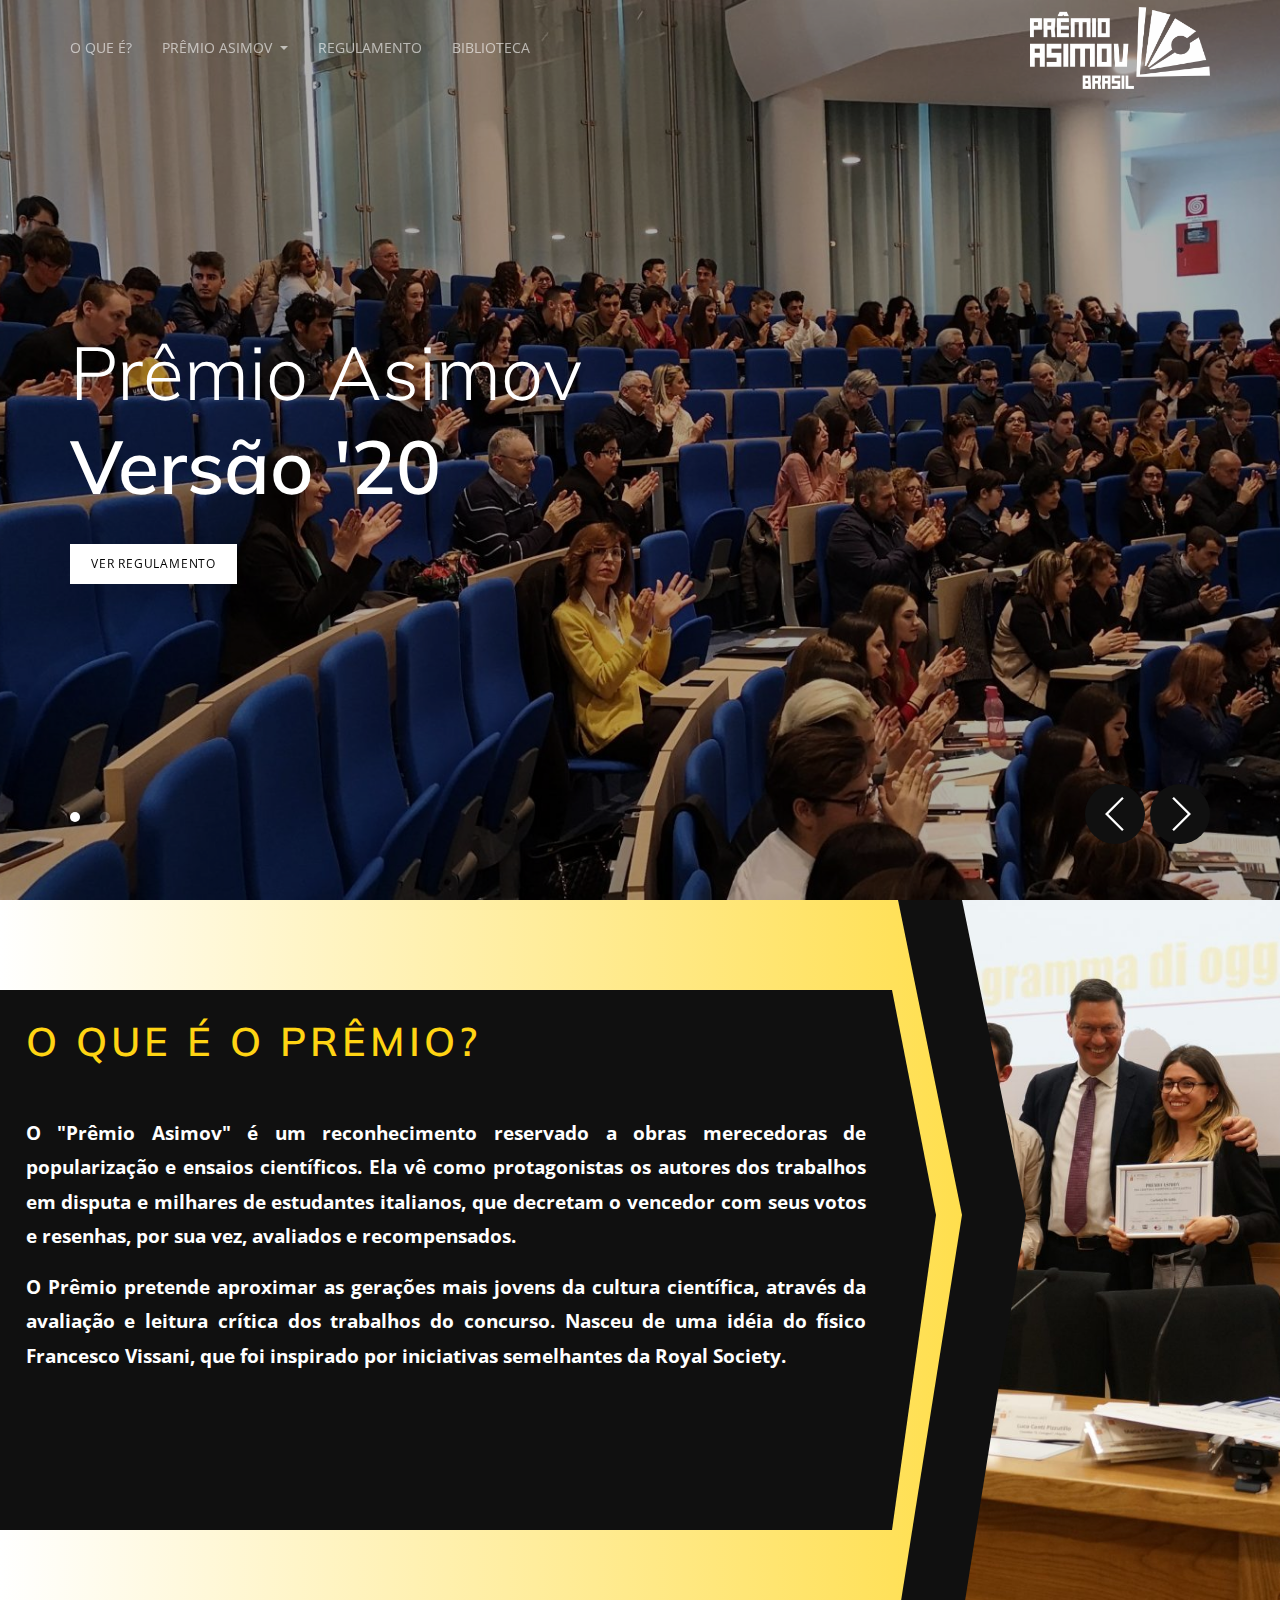
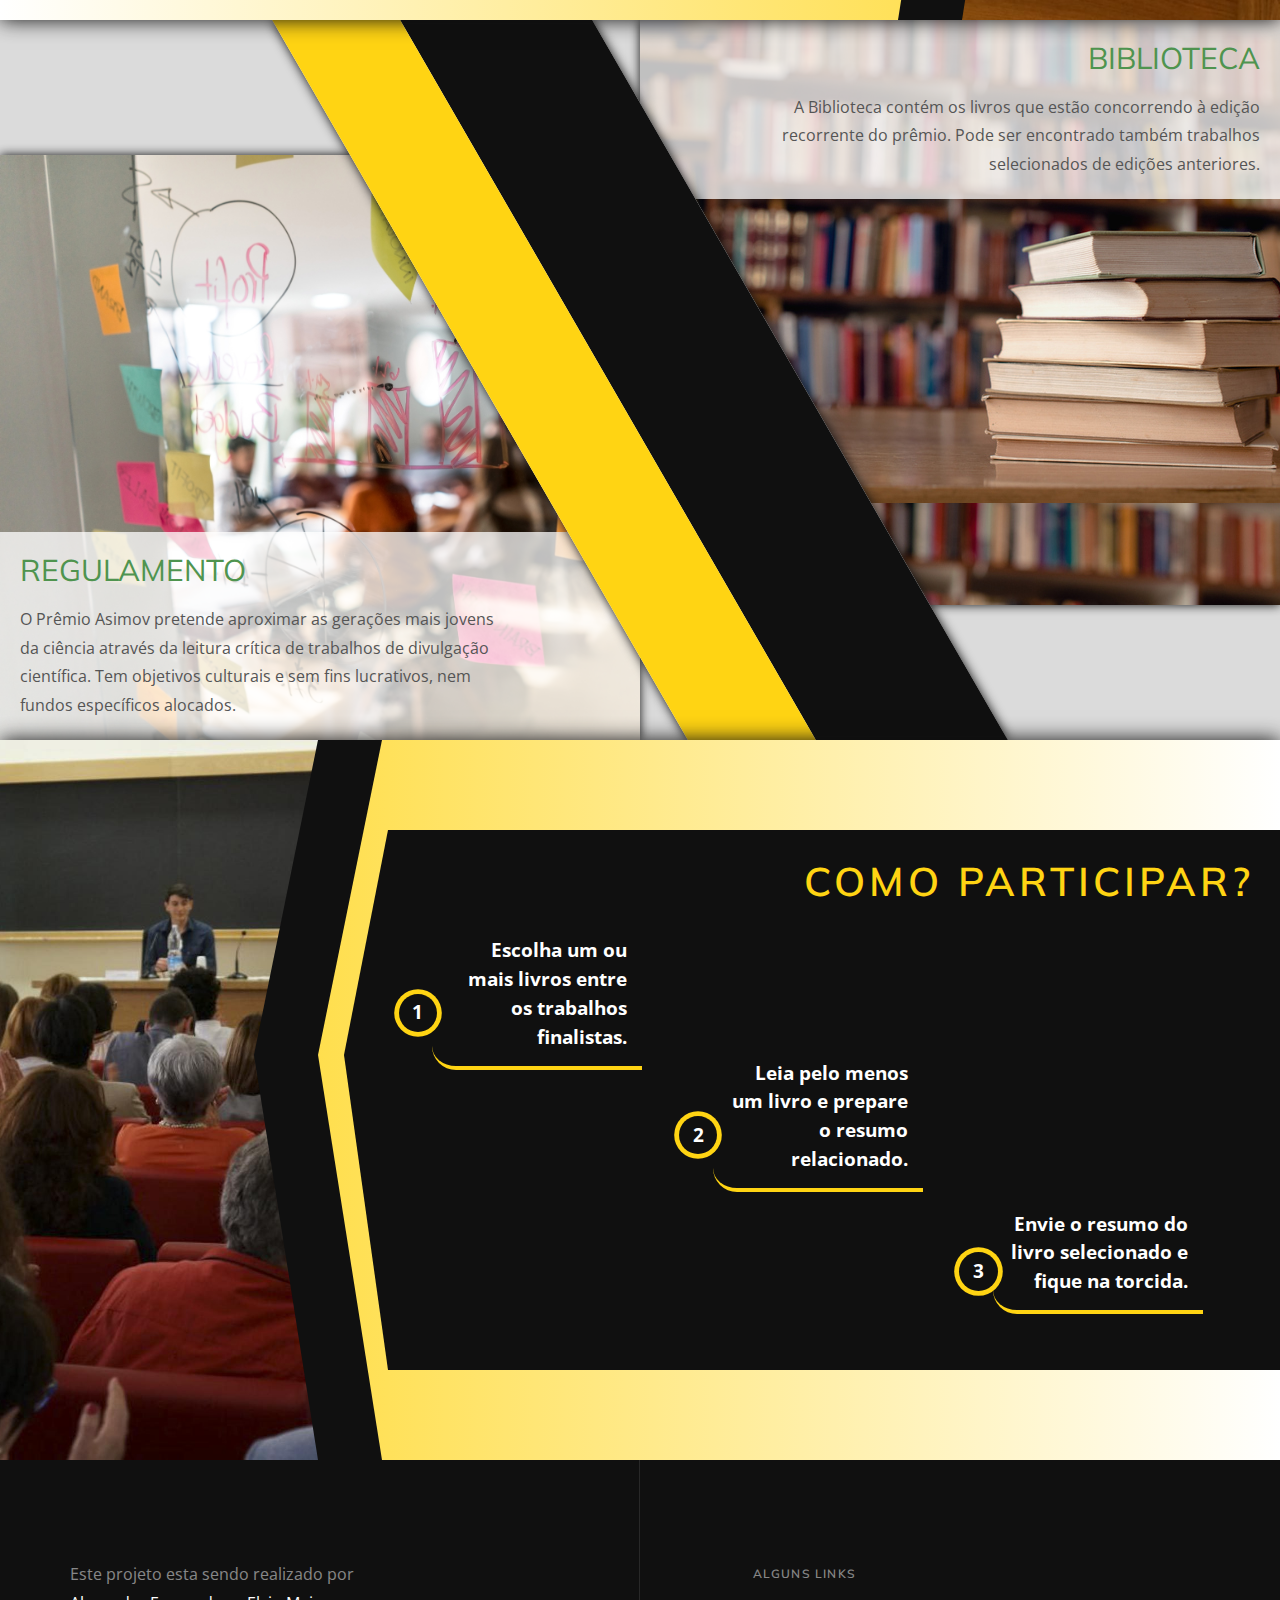
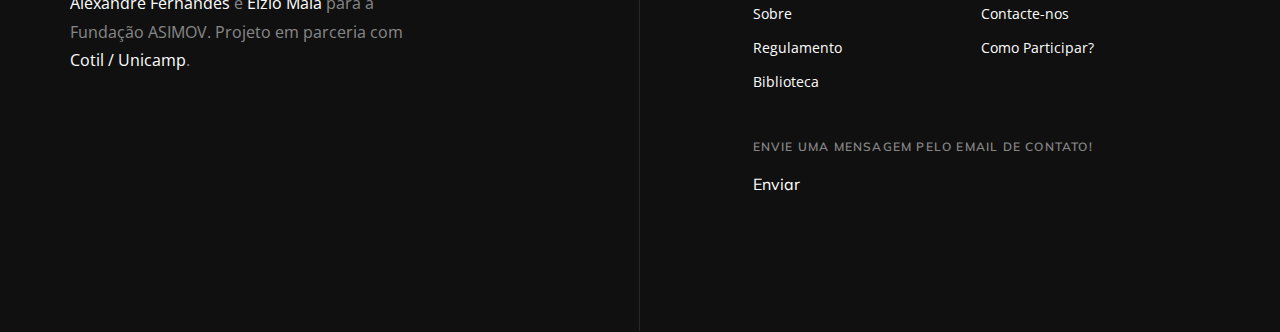
==== commit ec1d8491: "adicionado pagina participar.html" ====
--- a/index.html
+++ b/index.html
@@ -42,24 +42,22 @@
                         <li><a class="dropdown-item" href="#">Caléndário - 2020</a></li>
                         <li><a class="dropdown-item" href="#">Livros Finalistas</a></li>
                         <li><span class="megamenu-title">Quem pode particpar?</span></li>
-                        <li><a class="dropdown-item" href="#">Alunos</a></li>
-                        <li><a class="dropdown-item" href="#">Professores</a></li>
-                        <li><a class="dropdown-item" href="#">Escolas</a></li>
+                        <li><a class="dropdown-item" >Alunos</a></li>
+                        <li><a class="dropdown-item" >Professores</a></li>
+                        <li><a class="dropdown-item" >Escolas</a></li>
                       </ul>
                       <ul class="col-6 col-md-3 col-lg-2">
                         <li><span class="megamenu-title">Edição Brasil</span></li>
                         <li><a class="dropdown-item" href="#">Inscrição Aluno</a></li>
                         <li><a class="dropdown-item" href="#">Inscrição Professor</a></li>
                         <li><span class="megamenu-title">Organizadores</span></li>
-                        <li><a class="dropdown-item" href="#">Escolas que já aderiram</a></li>
+                        <li><a class="dropdown-item" href="assets/soon.html">Escolas que já aderiram</a></li>
                         <li><a class="dropdown-item" href="assets/soon.html">Parceiros</a></li>
                         <li><a class="dropdown-item" href="assets/comissao.html">Comissão Científica</a></li>
                       </ul>
                       <ul class="col-6 col-md-3 col-lg-2">
                         <li><span class="megamenu-title">Contacte-nos</span></li>
-                        <li><a class="dropdown-item" href="#"><i class="fas fa-envelope"></i>_email</a></li>
-                        <li><a class="dropdown-item" href="#"><i class="fab fa-facebook-f"></i>acebook</a></li>
-                        <li><a class="dropdown-item" href="#"><i class="fab fa-twitter"></i>_twitter</a></li>
+                        <li><a class="dropdown-item" href="#"><i class="fas fa-envelope"></i> Email</a></li>
                       </ul>
                       <div class="col-lg-5">
                         <div class="promo">
@@ -107,8 +105,8 @@
           <div class="container">
             <div class="row align-items-center vh-100">
               <div class="col-lg-8 text-white" data-swiper-parallax-x="-100%">
-                <h1 class="display-1 mt-1 mb-3 font-weight-light">Prêmio Asimov <b class="d-block">Versão '19</b></h1>
-                <a href="assets/regulamento.html" class="btn btn-sm btn-white btn-action">Ver evento<span class="fas fa-arrow-right"></span></a>
+                <h1 class="display-1 mt-1 mb-3 font-weight-light">Prêmio Asimov <b class="d-block">Versão '20</b></h1>
+                <a href="assets/regulamento.html" class="btn btn-sm btn-white btn-action">Ver regulamento<span class="fas fa-arrow-right"></span></a>
               </div>
             </div>
           </div>
@@ -119,7 +117,7 @@
             <div class="row align-items-end align-items-center vh-100">
               <div class="col-lg-8 text-white" data-swiper-parallax-x="-100%">
                 <h1 class="display-1 mb-2 font-weight-light">Participe <b>você também!</b></h1>
-                <a href="assets/participar.html" class="btn btn-sm btn-white btn-action">Ver evento<span class="fas fa-arrow-right"></span></a>
+                <a href="assets/participar.html" class="btn btn-sm btn-white btn-action">Saiba como<span class="fas fa-arrow-right"></span></a>
               </div>
             </div>
           </div>
@@ -159,23 +157,6 @@
       </div>
     </section>
 
-    <!-- Cards -->
-    <!-- <section class="row card-deck p-5">
-      <div class="col-md-6 col-sm-12 card card-esquerda">
-        <img class="card-img-top" src="assets/img/card3.jpg" data-aos="fade-right">
-        <div class="card-body">
-          <h3 class="card-title"><a href="#" class="underline">REGULAMENTO</a></h3>
-          <p class="card-text">O Prêmio Asimov pretende aproximar as gerações mais jovens da ciência através da leitura crítica de trabalhos de divulgação científica. Tem objetivos culturais e sem fins lucrativos, nem fundos específicos alocados.</p>
-        </div>
-      </div>
-      <div class="col-md-6 col-sm-12 card card-direita">
-        <div class="card-body">
-          <h3 class="card-title"><a href="#" class="underline">BIBLIOTECA</a></h3>
-          <p class="card-text">A Biblioteca contém os livros que estão concorrendo à edição recorrente do prêmio. Pode ser encontrado também trabalhos selecionados de edições anteriores.</p>
-        </div>
-        <img class="card-img-top" src="assets/img/card4.jpg">
-      </div>
-    </section> -->
     <section class="row" id="mid-content">
       <div class="col-lg-6 align-self-end left-content p-0">
         <div class="left-text p-2">
@@ -229,10 +210,13 @@
           <div class="col-lg-6 py-10">
             <div class="row">
               <div class="col-md-8">
-                <p>Este projeto esta sendo realizado por<br><a href="#" class="underline">Alexandre Fernandes</a> e <a href="#" class="underline">Elzio Maia</a> para a Fundação ASIMOV. Projeto em parceria com <br><a href="#" class="underline">Cotil / Unicamp</a>.</p>
-              </div>
-            </div>
-            <div class="row">
+                <p>Este projeto esta sendo realizado por<br><a href="https://www.linkedin.com/in/alexfndz/" class="underline">Alexandre Fernandes</a> e <a href="https://www.linkedin.com/in/elzio-maia-423740124/" class="underline">Elzio Maia</a> para a Fundação ASIMOV. Projeto em parceria com <br><a href="https://www.cotil.unicamp.br/portal/" class="underline">Cotil / Unicamp</a>.</p>
+              </div>
+            </div>
+            
+          </div>
+          <div class="col-lg-6 py-10">
+            <div class="row justify-content-end">
               <div class="col-md-10">
                 <h4 class="eyebrow mb-2">Alguns links</h4>
                 <ul class="list-group list-group-columns">
@@ -240,24 +224,23 @@
                   <li class="list-group-item"><a href="#">Contacte-nos</a></li>
                   <li class="list-group-item"><a href="assets/regulamento.html">Regulamento</a></li>
                   <li class="list-group-item"><a href="assets/participar.html">Como Participar?</a></li>
-                  <li class="list-group-item"><a href="#">Termos de Uso </a></li>
+                  <li class="list-group-item"><a href="assets/soon.html">Biblioteca </a></li>
                 </ul>
               </div>
             </div>
-          </div>
-          <div class="col-lg-6 py-10">
             <div class="row justify-content-end">
               <div class="col-lg-10">
-                <h4 class="eyebrow mb-2">Envie uma mensagem</h4>
-                <div class="input-group">
+                <h4 class="eyebrow mb-2">Envie uma mensagem pelo email de contato!</h4>
+                <h6><a href="#"><i class="fas fa-envelope"></i> Enviar</a></h6>
+                <!-- <div class="input-group">
                   <input type="text" class="form-control form-control-lg" placeholder="Email" aria-label="Subscribe" aria-describedby="button-addon2">
                   <div class="input-group-append">
                     <button class="btn btn-white" type="button" id="button-addon2">Enviar</button>
                   </div>
-                </div>
-              </div>
-            </div>
-            <div class="row justify-content-end">
+                </div> -->
+              </div>
+            </div>
+            <!-- <div class="row justify-content-end">
               <div class="col-lg-10">
                 <h4 class="eyebrow mb-2">Encontre-nos</h4>
                 <nav class="nav nav-icons">
@@ -266,7 +249,7 @@
                   <a class="nav-link" href="#!"><i class="fab fa-youtube"></i></a>
                 </nav>
               </div>
-            </div>
+            </div> -->
           </div>
         </div>
       </div>
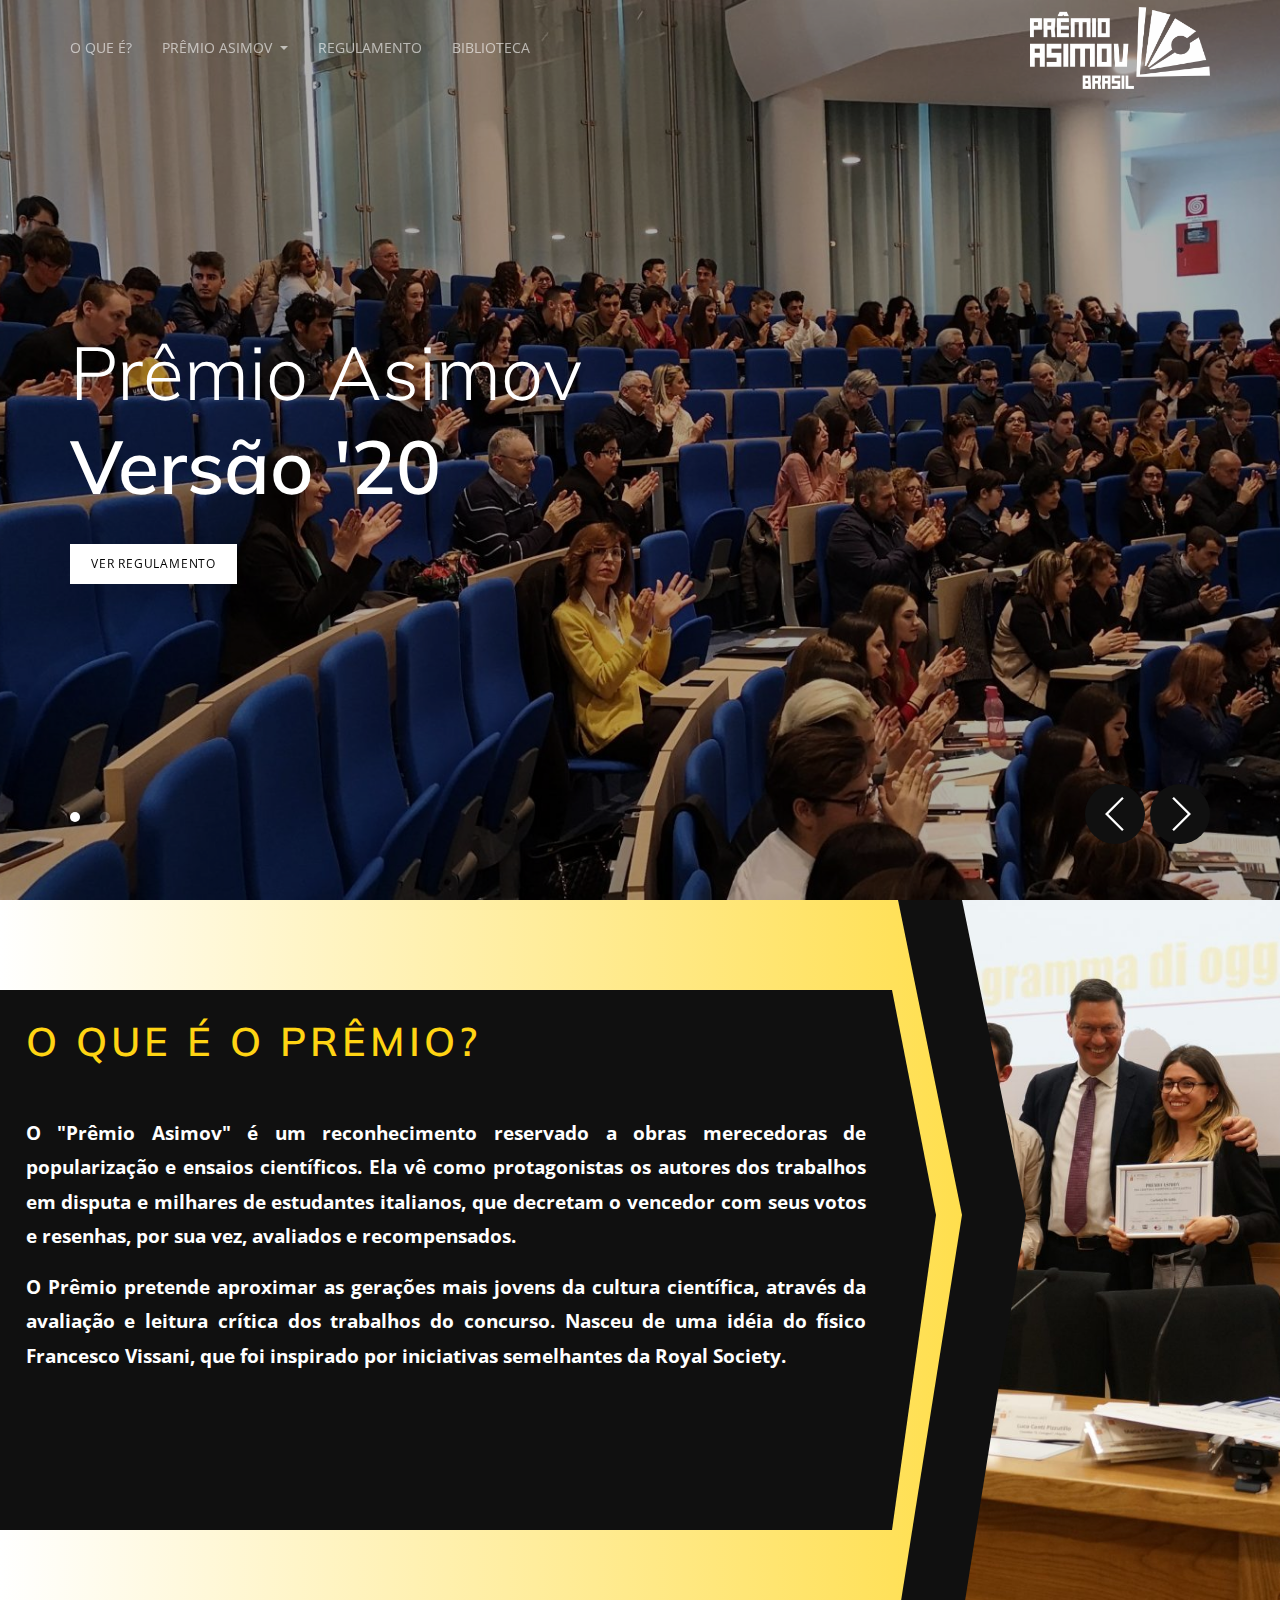
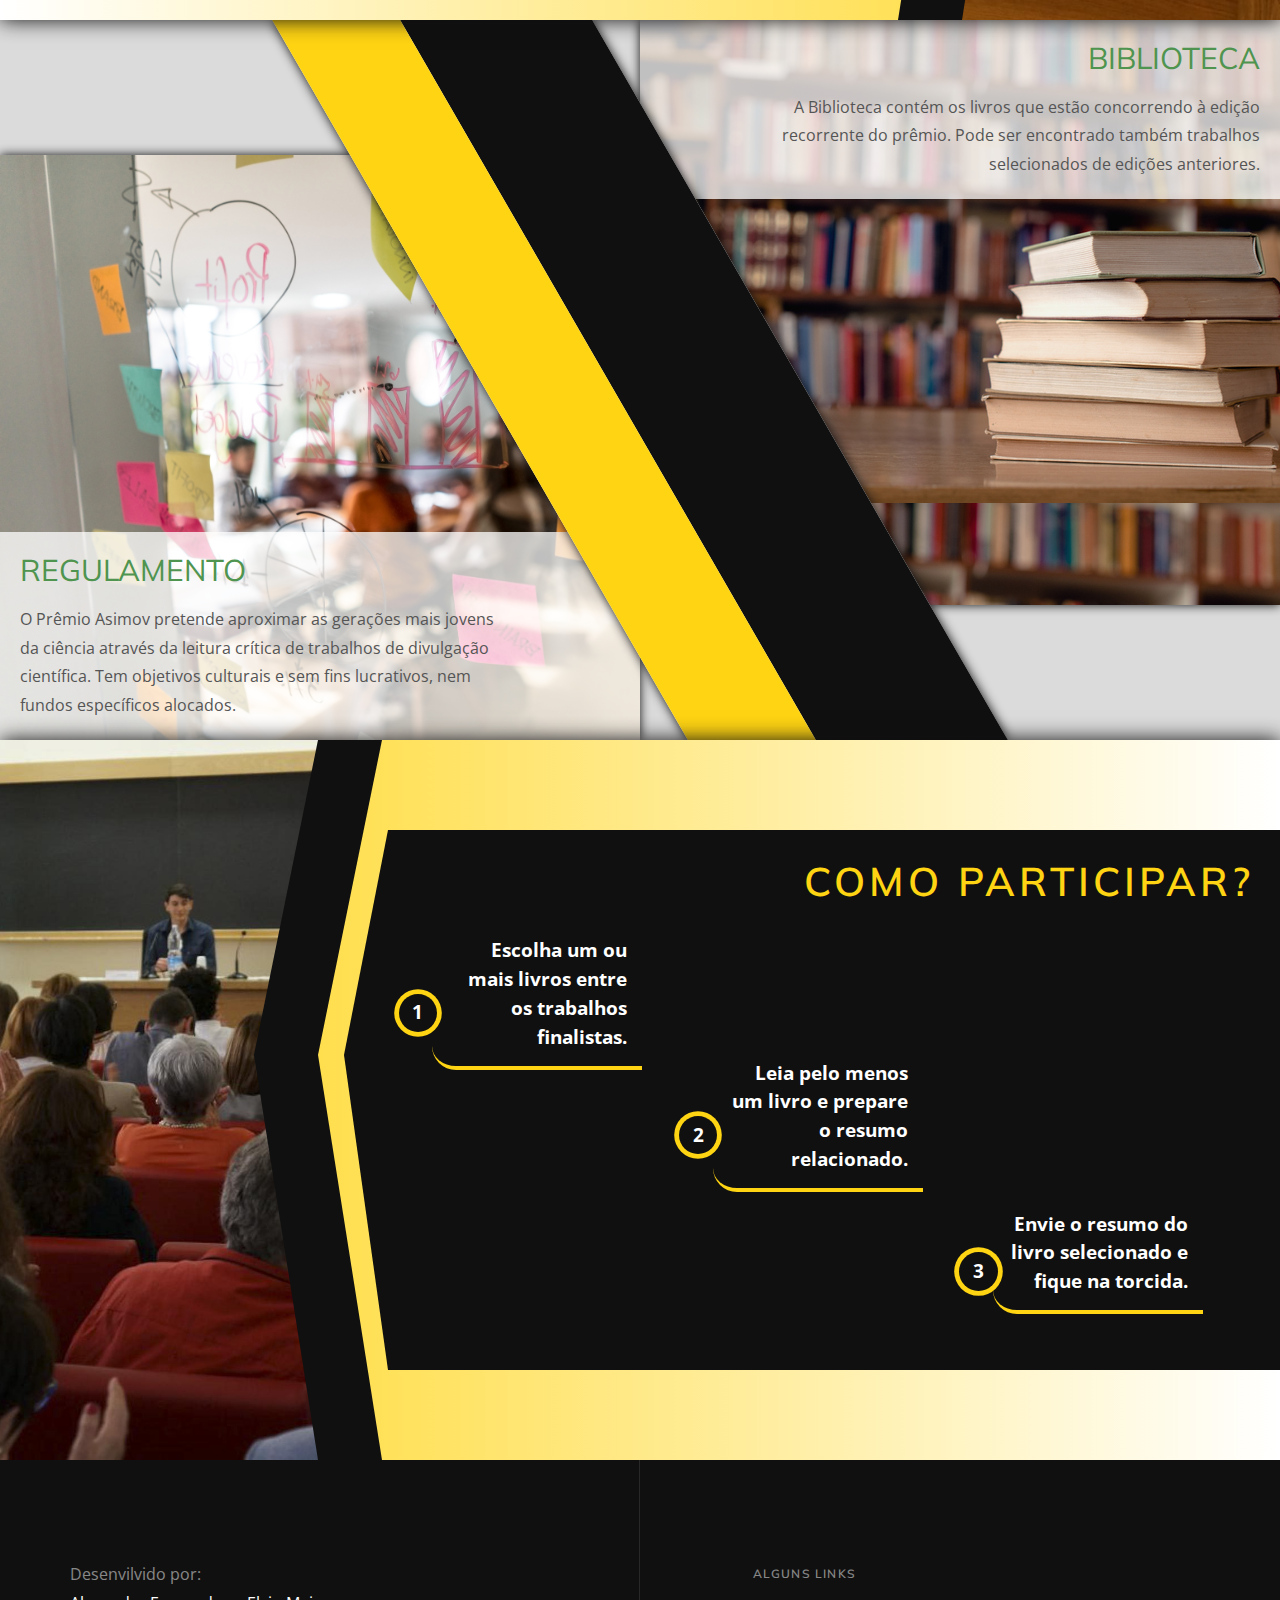
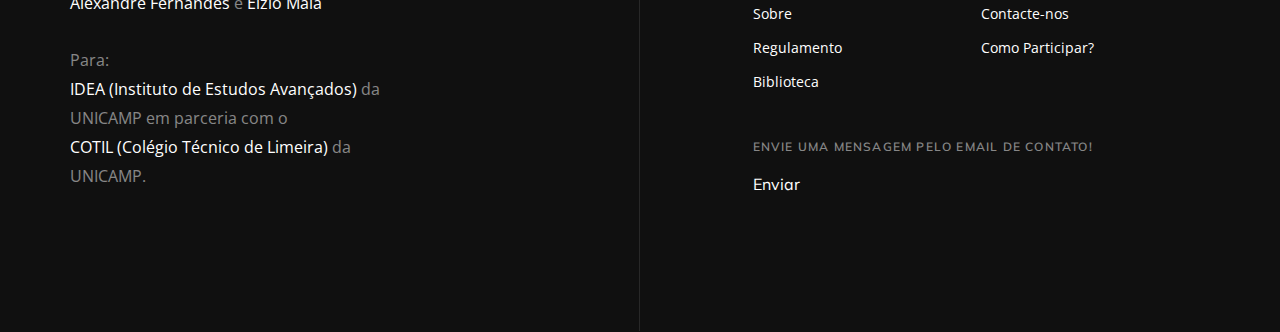
==== commit 1f1aff13: "alterado informacoes de rodape" ====
--- a/index.html
+++ b/index.html
@@ -1,246 +1,268 @@
 <!DOCTYPE html>
 <html lang="pt-br">
-  <head>
-    <meta charset="utf-8">
-    <meta name="viewport" content="width=device-width, initial-scale=1, shrink-to-fit=no, user-scalable=no">
-    <link rel="stylesheet" href="assets/css/vendor.css" />
-    <link rel="stylesheet" href="assets/css/style.css" />
-    <link rel="stylesheet" href="assets/css/main.css" />
-
-    <title>Prêmio Asimov</title>
-
-    <!-- FontAwesome -->
-    <link rel="stylesheet" href="https://use.fontawesome.com/releases/v5.8.1/css/all.css" integrity="sha384-50oBUHEmvpQ+1lW4y57PTFmhCaXp0ML5d60M1M7uH2+nqUivzIebhndOJK28anvf" crossorigin="anonymous">
-  </head>
-  <body>
-
-    <!-- header -->
-    <header class="header header-dark header-sticky">
-      <div class="container">
-        <div class="row">
-          <nav class="navbar navbar-expand-lg navbar-dark">
-            <a href="index.html" class="navbar-brand order-1 order-lg-2"><img src="assets/img/Logo-AsimovBrasil-PB-transp.png" style="width: 180px;"></a>
-            <button class="navbar-toggler order-2" type="button" data-toggle="collapse" data-target=".navbar-collapse" aria-controls="navbarMenu" aria-expanded="false" aria-label="Toggle navigation">
-              <span class="navbar-toggler-icon"></span>
-            </button>
-
-            <div class="collapse navbar-collapse order-3 order-lg-1" id="navbarMenu">
-              <ul class="navbar-nav mr-auto">
-                <li class="nav-item dropdown">
-                  <a class="nav-link" href="assets/about.html" role="button" aria-haspopup="true" aria-expanded="false">
-                    O que é?
-                  </a>
-                </li>
-                <li class="nav-item dropdown megamenu">
-                  <a class="nav-link dropdown-toggle" href="#!" id="navbarDropdown-4" role="button" data-toggle="dropdown" aria-haspopup="true" aria-expanded="false">
-                    Prêmio Asimov
-                  </a>
-                  <div class="dropdown-menu" aria-labelledby="navbarDropdown-4">
-                    <div class="row">
-                      <ul class="col-6 col-md-3 col-lg-2">
-                        <li><span class="megamenu-title">Edição Brasil</span></li>
-                        <li><a class="dropdown-item" href="#">Caléndário - 2020</a></li>
-                        <li><a class="dropdown-item" href="#">Livros Finalistas</a></li>
-                        <li><span class="megamenu-title">Quem pode particpar?</span></li>
-                        <li><a class="dropdown-item" >Alunos</a></li>
-                        <li><a class="dropdown-item" >Professores</a></li>
-                        <li><a class="dropdown-item" >Escolas</a></li>
-                      </ul>
-                      <ul class="col-6 col-md-3 col-lg-2">
-                        <li><span class="megamenu-title">Edição Brasil</span></li>
-                        <li><a class="dropdown-item" href="#">Inscrição Aluno</a></li>
-                        <li><a class="dropdown-item" href="#">Inscrição Professor</a></li>
-                        <li><span class="megamenu-title">Organizadores</span></li>
-                        <li><a class="dropdown-item" href="assets/soon.html">Escolas que já aderiram</a></li>
-                        <li><a class="dropdown-item" href="assets/soon.html">Parceiros</a></li>
-                        <li><a class="dropdown-item" href="assets/comissao.html">Comissão Científica</a></li>
-                      </ul>
-                      <ul class="col-6 col-md-3 col-lg-2">
-                        <li><span class="megamenu-title">Contacte-nos</span></li>
-                        <li><a class="dropdown-item" href="#"><i class="fas fa-envelope"></i> Email</a></li>
-                      </ul>
-                      <div class="col-lg-5">
-                        <div class="promo">
-                          <span class="image image-overlay" style="background-image: url(assets/img/1.jpg)"></span>
-                          <div class="promo-footer p-4 text-white">
-                            <h3 class="mb-0">Edição 2019</h3>
-                            <a href="#!" class="eyebrow underline text-white">Itália</a>
-                          </div>
+
+<head>
+  <meta charset="utf-8">
+  <meta name="viewport" content="width=device-width, initial-scale=1, shrink-to-fit=no, user-scalable=no">
+  <link rel="stylesheet" href="assets/css/vendor.css" />
+  <link rel="stylesheet" href="assets/css/style.css" />
+  <link rel="stylesheet" href="assets/css/main.css" />
+
+  <title>Prêmio Asimov</title>
+
+  <!-- FontAwesome -->
+  <link rel="stylesheet" href="https://use.fontawesome.com/releases/v5.8.1/css/all.css"
+    integrity="sha384-50oBUHEmvpQ+1lW4y57PTFmhCaXp0ML5d60M1M7uH2+nqUivzIebhndOJK28anvf" crossorigin="anonymous">
+</head>
+
+<body>
+
+  <!-- header -->
+  <header class="header header-dark header-sticky">
+    <div class="container">
+      <div class="row">
+        <nav class="navbar navbar-expand-lg navbar-dark">
+          <a href="index.html" class="navbar-brand order-1 order-lg-2"><img
+              src="assets/img/Logo-AsimovBrasil-PB-transp.png" style="width: 180px;"></a>
+          <button class="navbar-toggler order-2" type="button" data-toggle="collapse" data-target=".navbar-collapse"
+            aria-controls="navbarMenu" aria-expanded="false" aria-label="Toggle navigation">
+            <span class="navbar-toggler-icon"></span>
+          </button>
+
+          <div class="collapse navbar-collapse order-3 order-lg-1" id="navbarMenu">
+            <ul class="navbar-nav mr-auto">
+              <li class="nav-item dropdown">
+                <a class="nav-link" href="assets/about.html" role="button" aria-haspopup="true" aria-expanded="false">
+                  O que é?
+                </a>
+              </li>
+              <li class="nav-item dropdown megamenu">
+                <a class="nav-link dropdown-toggle" href="#!" id="navbarDropdown-4" role="button" data-toggle="dropdown"
+                  aria-haspopup="true" aria-expanded="false">
+                  Prêmio Asimov
+                </a>
+                <div class="dropdown-menu" aria-labelledby="navbarDropdown-4">
+                  <div class="row">
+                    <ul class="col-6 col-md-3 col-lg-2">
+                      <li><span class="megamenu-title">Edição Brasil</span></li>
+                      <li><a class="dropdown-item" href="#">Caléndário - 2020</a></li>
+                      <li><a class="dropdown-item" href="#">Livros Finalistas</a></li>
+                      <li><span class="megamenu-title">Quem pode particpar?</span></li>
+                      <li><a class="dropdown-item">Alunos</a></li>
+                      <li><a class="dropdown-item">Professores</a></li>
+                      <li><a class="dropdown-item">Escolas</a></li>
+                    </ul>
+                    <ul class="col-6 col-md-3 col-lg-2">
+                      <li><span class="megamenu-title">Edição Brasil</span></li>
+                      <li><a class="dropdown-item" href="#">Inscrição Aluno</a></li>
+                      <li><a class="dropdown-item" href="#">Inscrição Professor</a></li>
+                      <li><span class="megamenu-title">Organizadores</span></li>
+                      <li><a class="dropdown-item" href="assets/soon.html">Escolas que já aderiram</a></li>
+                      <li><a class="dropdown-item" href="assets/soon.html">Parceiros</a></li>
+                      <li><a class="dropdown-item" href="assets/comissao.html">Comissão Científica</a></li>
+                    </ul>
+                    <ul class="col-6 col-md-3 col-lg-2">
+                      <li><span class="megamenu-title">Contacte-nos</span></li>
+                      <li><a class="dropdown-item" href="#"><i class="fas fa-envelope"></i> Email</a></li>
+                    </ul>
+                    <div class="col-lg-5">
+                      <div class="promo">
+                        <span class="image image-overlay" style="background-image: url(assets/img/1.jpg)"></span>
+                        <div class="promo-footer p-4 text-white">
+                          <h3 class="mb-0">Edição 2019</h3>
+                          <a href="#!" class="eyebrow underline text-white">Itália</a>
                         </div>
                       </div>
                     </div>
                   </div>
-                </li>
-                <li class="nav-item">
-                  <a class="nav-link" href="assets/regulamento.html">
-                    Regulamento
-                  </a>
-                </li>
-                <li class="nav-item">
-                  <a class="nav-link" href="assets/soon.html">
-                    Biblioteca
-                  </a>
-                </li>
-              </ul>
-            </div>
-
-            <!-- <div class="collapse navbar-collapse order-4 order-lg-3" id="navbarMenu2">
+                </div>
+              </li>
+              <li class="nav-item">
+                <a class="nav-link" href="assets/regulamento.html">
+                  Regulamento
+                </a>
+              </li>
+              <li class="nav-item">
+                <a class="nav-link" href="assets/soon.html">
+                  Biblioteca
+                </a>
+              </li>
+            </ul>
+          </div>
+
+          <!-- <div class="collapse navbar-collapse order-4 order-lg-3" id="navbarMenu2">
               <ul class="navbar-nav ml-auto">
                 <li class="nav-item">
                   <a class="nav-link" href="#">Entrar</a>
                 </li>
               </ul>
             </div> -->
-          </nav>
-        </div>
-      </div>
-    </header>
-
-
-    <!-- Corpo do Site -->
-    <div class="swiper-container">
-      <div class="swiper-wrapper">
-        <div class="swiper-slide">
-          <div class="image image-overlay image-zoom" style="background-image:url(assets/img/2.jpg)"></div>
-          <div class="container">
-            <div class="row align-items-center vh-100">
-              <div class="col-lg-8 text-white" data-swiper-parallax-x="-100%">
-                <h1 class="display-1 mt-1 mb-3 font-weight-light">Prêmio Asimov <b class="d-block">Versão '20</b></h1>
-                <a href="assets/regulamento.html" class="btn btn-sm btn-white btn-action">Ver regulamento<span class="fas fa-arrow-right"></span></a>
-              </div>
-            </div>
-          </div>
-        </div>
-        <div class="swiper-slide">
-          <div class="image image-overlay image-zoom" style="background-image:url(assets/img/3.jpg)"></div>
-          <div class="container">
-            <div class="row align-items-end align-items-center vh-100">
-              <div class="col-lg-8 text-white" data-swiper-parallax-x="-100%">
-                <h1 class="display-1 mb-2 font-weight-light">Participe <b>você também!</b></h1>
-                <a href="assets/participar.html" class="btn btn-sm btn-white btn-action">Saiba como<span class="fas fa-arrow-right"></span></a>
-              </div>
-            </div>
-          </div>
-        </div>
-      </div>
-      <div class="swiper-footer">
+        </nav>
+      </div>
+    </div>
+  </header>
+
+
+  <!-- Corpo do Site -->
+  <div class="swiper-container">
+    <div class="swiper-wrapper">
+      <div class="swiper-slide">
+        <div class="image image-overlay image-zoom" style="background-image:url(assets/img/2.jpg)"></div>
         <div class="container">
-          <div class="row align-items-center mb-5">
-            <div class="col-lg-6">
-              <div class="swiper-pagination"></div>
-            </div>
-            <div class="col-lg-6 text-right">
-              <div class="swiper-navigation">
-                <div class="swiper-button-prev"></div>
-                <div class="swiper-button-next"></div>
-              </div>
-            </div>
-          </div>
-        </div>
-      </div>
-    </div>
-
-    <!-- Container 1 -->
-    <section>
-      <div class="section-boundary">
-        <div class="content">
-          <h2><a href="assets/about.html" class="eyebrow underline">O QUE É O PRÊMIO?</a></h2>
-
-          <p>O "Prêmio Asimov" é um reconhecimento reservado a obras merecedoras de popularização e ensaios científicos. Ela vê como protagonistas os autores dos trabalhos em disputa e milhares de estudantes italianos, que decretam o vencedor com seus votos e resenhas, por sua vez, avaliados e recompensados.</p>
-
-          <p>O Prêmio pretende aproximar as gerações mais jovens da cultura científica, através da avaliação e leitura crítica dos trabalhos do concurso. Nasceu de uma idéia do físico Francesco Vissani, que foi inspirado por iniciativas semelhantes da Royal Society.</p>
-        </div>
-        <div class="content-edge"></div>
-        <div class="content-strip"></div>
-        <div class="content-end"></div>
-        <div class="content-bg"></div>
-      </div>
-    </section>
-
-    <section class="row" id="mid-content">
-      <div class="col-lg-6 align-self-end left-content p-0">
-        <div class="left-text p-2">
-          <h3 class="card-title"><a href="assets/regulamento.html" class="underline">REGULAMENTO</a></h3>
-          <p class="card-text">O Prêmio Asimov pretende aproximar as gerações mais jovens da ciência através da leitura crítica de trabalhos de divulgação científica. Tem objetivos culturais e sem fins lucrativos, nem fundos específicos alocados.</p>
-        </div>
-        
-      </div>
-      <div class="mid-faixa"></div>
-      <div class="col-lg-6 align-self-start right-content p-0">
-        <div class="right-text p-2">
-          <h3 class="card-title"><a href="assets/soon.html" class="underline">BIBLIOTECA</a></h3>
-          <p class="card-text">A Biblioteca contém os livros que estão concorrendo à edição recorrente do prêmio. Pode ser encontrado também trabalhos selecionados de edições anteriores.</p>
-        </div>
-
-      </div>
-    </section>
-
-    <!-- Container 3 -->
-    <section>
-      <div class="section-boundary inverse">
-        <div class="content-bg content-bg-inverse"></div>
-        <div class="content-end content-end-inverse"></div>
-        <div class="content-strip content-strip-inverse"></div>
-        <div class="content-edge content-edge-inverse"></div>
-        <div class="content">
-          <h2><a href="assets/participar.html" class="eyebrow underline">Como Participar?</a></h2>
-
-          <div class="row como-participar">
-            <div class="row col-md align-items-center align-self-start">
-              <div class="passos-participar">1</div>
-              <div class="col-9 texto-participar">Escolha um ou mais livros entre os trabalhos finalistas.</div>
-            </div>
-            <div class="row col-md align-items-center">
-              <div class="passos-participar">2</div>
-              <div class="col-9 texto-participar">Leia pelo menos um livro e prepare o resumo relacionado.</div>
-            </div>
-            <div class="row col-md align-items-center align-self-end">
-              <div class="passos-participar">3</div>
-              <div class="col-9 texto-participar">Envie o resumo do livro selecionado e fique na torcida.</div>
-            </div>
-          </div>
-        </div>
-      </div>
-    </section>
-
-    <!-- footer -->
-    <footer class="bg-dark text-white py-0">
+          <div class="row align-items-center vh-100">
+            <div class="col-lg-8 text-white" data-swiper-parallax-x="-100%">
+              <h1 class="display-1 mt-1 mb-3 font-weight-light">Prêmio Asimov <b class="d-block">Versão '20</b></h1>
+              <a href="assets/regulamento.html" class="btn btn-sm btn-white btn-action">Ver regulamento<span
+                  class="fas fa-arrow-right"></span></a>
+            </div>
+          </div>
+        </div>
+      </div>
+      <div class="swiper-slide">
+        <div class="image image-overlay image-zoom" style="background-image:url(assets/img/3.jpg)"></div>
+        <div class="container">
+          <div class="row align-items-end align-items-center vh-100">
+            <div class="col-lg-8 text-white" data-swiper-parallax-x="-100%">
+              <h1 class="display-1 mb-2 font-weight-light">Participe <b>você também!</b></h1>
+              <a href="assets/participar.html" class="btn btn-sm btn-white btn-action">Saiba como<span
+                  class="fas fa-arrow-right"></span></a>
+            </div>
+          </div>
+        </div>
+      </div>
+    </div>
+    <div class="swiper-footer">
       <div class="container">
-        <div class="row separated">
-          <div class="col-lg-6 py-10">
-            <div class="row">
-              <div class="col-md-8">
-                <p>Este projeto esta sendo realizado por<br><a href="https://www.linkedin.com/in/alexfndz/" class="underline">Alexandre Fernandes</a> e <a href="https://www.linkedin.com/in/elzio-maia-423740124/" class="underline">Elzio Maia</a> para a Fundação ASIMOV. Projeto em parceria com <br><a href="https://www.cotil.unicamp.br/portal/" class="underline">Cotil / Unicamp</a>.</p>
-              </div>
-            </div>
-            
-          </div>
-          <div class="col-lg-6 py-10">
-            <div class="row justify-content-end">
-              <div class="col-md-10">
-                <h4 class="eyebrow mb-2">Alguns links</h4>
-                <ul class="list-group list-group-columns">
-                  <li class="list-group-item"><a href="assets/about.html">Sobre</a></li>
-                  <li class="list-group-item"><a href="#">Contacte-nos</a></li>
-                  <li class="list-group-item"><a href="assets/regulamento.html">Regulamento</a></li>
-                  <li class="list-group-item"><a href="assets/participar.html">Como Participar?</a></li>
-                  <li class="list-group-item"><a href="assets/soon.html">Biblioteca </a></li>
-                </ul>
-              </div>
-            </div>
-            <div class="row justify-content-end">
-              <div class="col-lg-10">
-                <h4 class="eyebrow mb-2">Envie uma mensagem pelo email de contato!</h4>
-                <h6><a href="#"><i class="fas fa-envelope"></i> Enviar</a></h6>
-                <!-- <div class="input-group">
+        <div class="row align-items-center mb-5">
+          <div class="col-lg-6">
+            <div class="swiper-pagination"></div>
+          </div>
+          <div class="col-lg-6 text-right">
+            <div class="swiper-navigation">
+              <div class="swiper-button-prev"></div>
+              <div class="swiper-button-next"></div>
+            </div>
+          </div>
+        </div>
+      </div>
+    </div>
+  </div>
+
+  <!-- Container 1 -->
+  <section>
+    <div class="section-boundary">
+      <div class="content">
+        <h2><a href="assets/about.html" class="eyebrow underline">O QUE É O PRÊMIO?</a></h2>
+
+        <p>O "Prêmio Asimov" é um reconhecimento reservado a obras merecedoras de popularização e ensaios científicos.
+          Ela vê como protagonistas os autores dos trabalhos em disputa e milhares de estudantes italianos, que decretam
+          o vencedor com seus votos e resenhas, por sua vez, avaliados e recompensados.</p>
+
+        <p>O Prêmio pretende aproximar as gerações mais jovens da cultura científica, através da avaliação e leitura
+          crítica dos trabalhos do concurso. Nasceu de uma idéia do físico Francesco Vissani, que foi inspirado por
+          iniciativas semelhantes da Royal Society.</p>
+      </div>
+      <div class="content-edge"></div>
+      <div class="content-strip"></div>
+      <div class="content-end"></div>
+      <div class="content-bg"></div>
+    </div>
+  </section>
+
+  <section class="row" id="mid-content">
+    <div class="col-lg-6 align-self-end left-content p-0">
+      <div class="left-text p-2">
+        <h3 class="card-title"><a href="assets/regulamento.html" class="underline">REGULAMENTO</a></h3>
+        <p class="card-text">O Prêmio Asimov pretende aproximar as gerações mais jovens da ciência através da leitura
+          crítica de trabalhos de divulgação científica. Tem objetivos culturais e sem fins lucrativos, nem fundos
+          específicos alocados.</p>
+      </div>
+
+    </div>
+    <div class="mid-faixa"></div>
+    <div class="col-lg-6 align-self-start right-content p-0">
+      <div class="right-text p-2">
+        <h3 class="card-title"><a href="assets/soon.html" class="underline">BIBLIOTECA</a></h3>
+        <p class="card-text">A Biblioteca contém os livros que estão concorrendo à edição recorrente do prêmio. Pode ser
+          encontrado também trabalhos selecionados de edições anteriores.</p>
+      </div>
+
+    </div>
+  </section>
+
+  <!-- Container 3 -->
+  <section>
+    <div class="section-boundary inverse">
+      <div class="content-bg content-bg-inverse"></div>
+      <div class="content-end content-end-inverse"></div>
+      <div class="content-strip content-strip-inverse"></div>
+      <div class="content-edge content-edge-inverse"></div>
+      <div class="content">
+        <h2><a href="assets/participar.html" class="eyebrow underline">Como Participar?</a></h2>
+
+        <div class="row como-participar">
+          <div class="row col-md align-items-center align-self-start">
+            <div class="passos-participar">1</div>
+            <div class="col-9 texto-participar">Escolha um ou mais livros entre os trabalhos finalistas.</div>
+          </div>
+          <div class="row col-md align-items-center">
+            <div class="passos-participar">2</div>
+            <div class="col-9 texto-participar">Leia pelo menos um livro e prepare o resumo relacionado.</div>
+          </div>
+          <div class="row col-md align-items-center align-self-end">
+            <div class="passos-participar">3</div>
+            <div class="col-9 texto-participar">Envie o resumo do livro selecionado e fique na torcida.</div>
+          </div>
+        </div>
+      </div>
+    </div>
+  </section>
+
+  <!-- footer -->
+  <footer class="bg-dark text-white py-0">
+    <div class="container">
+      <div class="row separated">
+        <div class="col-lg-6 py-10">
+          <div class="row">
+            <div class="col-md-8">
+              <p>Desenvilvido por:<br><a href="https://www.linkedin.com/in/alexfndz/" class="underline">Alexandre
+                  Fernandes</a> e <a href="https://www.linkedin.com/in/elzio-maia-423740124/" class="underline">Elzio
+                  Maia</a><br><br>Para:<br><a href="http://www.idea.unicamp.br/" class="underline">IDEA (Instituto de
+                  Estudos
+                  Avançados)</a>
+                da UNICAMP em parceria com o <br><a href="https://www.cotil.unicamp.br/portal/" class="underline">COTIL
+                  (Colégio Técnico de Limeira)</a> da
+                UNICAMP.</p>
+            </div>
+          </div>
+
+        </div>
+        <div class="col-lg-6 py-10">
+          <div class="row justify-content-end">
+            <div class="col-md-10">
+              <h4 class="eyebrow mb-2">Alguns links</h4>
+              <ul class="list-group list-group-columns">
+                <li class="list-group-item"><a href="assets/about.html">Sobre</a></li>
+                <li class="list-group-item"><a href="#">Contacte-nos</a></li>
+                <li class="list-group-item"><a href="assets/regulamento.html">Regulamento</a></li>
+                <li class="list-group-item"><a href="assets/participar.html">Como Participar?</a></li>
+                <li class="list-group-item"><a href="assets/soon.html">Biblioteca </a></li>
+              </ul>
+            </div>
+          </div>
+          <div class="row justify-content-end">
+            <div class="col-lg-10">
+              <h4 class="eyebrow mb-2">Envie uma mensagem pelo email de contato!</h4>
+              <h6><a href="#"><i class="fas fa-envelope"></i> Enviar</a></h6>
+              <!-- <div class="input-group">
                   <input type="text" class="form-control form-control-lg" placeholder="Email" aria-label="Subscribe" aria-describedby="button-addon2">
                   <div class="input-group-append">
                     <button class="btn btn-white" type="button" id="button-addon2">Enviar</button>
                   </div>
                 </div> -->
-              </div>
-            </div>
-            <!-- <div class="row justify-content-end">
+            </div>
+          </div>
+          <!-- <div class="row justify-content-end">
               <div class="col-lg-10">
                 <h4 class="eyebrow mb-2">Encontre-nos</h4>
                 <nav class="nav nav-icons">
@@ -250,12 +272,13 @@
                 </nav>
               </div>
             </div> -->
-          </div>
-        </div>
-      </div>
-    </footer>
-
-    <script src="assets/js/vendor.min.js"></script>
-    <script src="assets/js/app.js"></script>
-  </body>
+        </div>
+      </div>
+    </div>
+  </footer>
+
+  <script src="assets/js/vendor.min.js"></script>
+  <script src="assets/js/app.js"></script>
+</body>
+
 </html>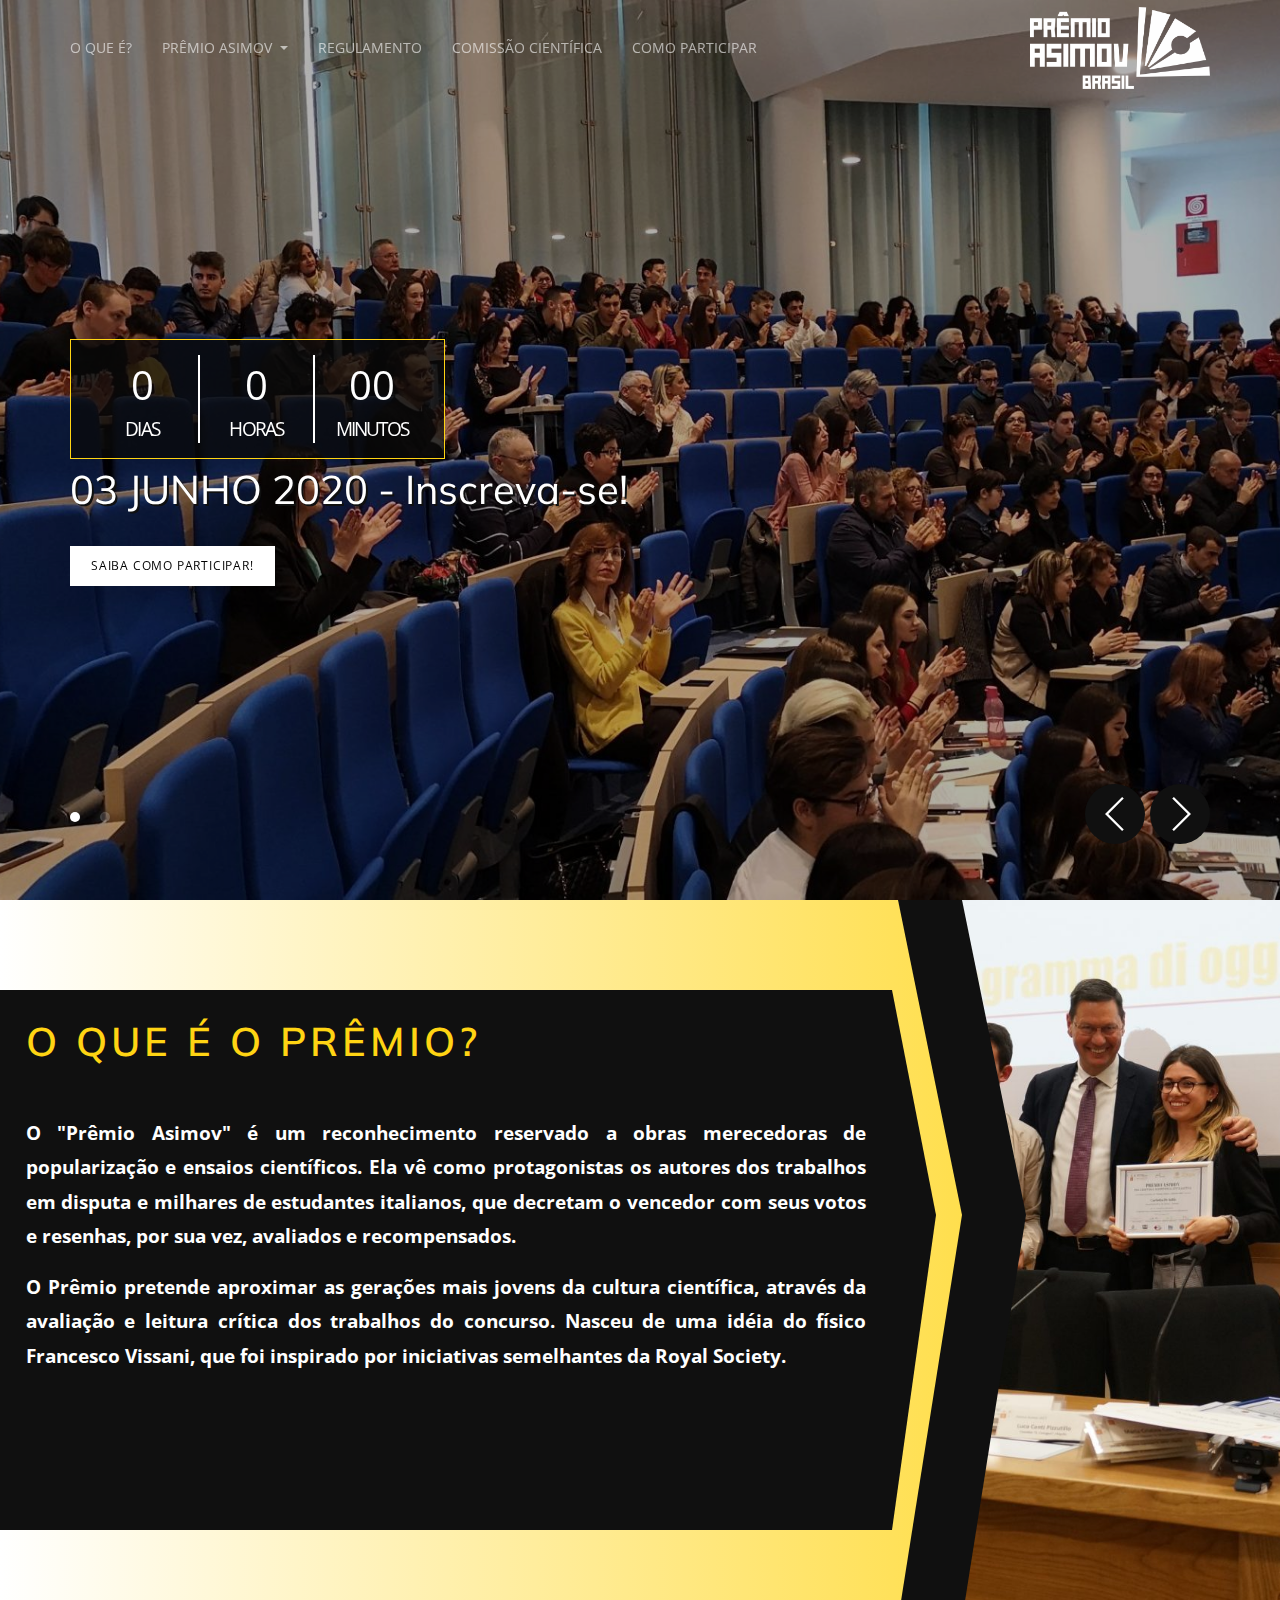
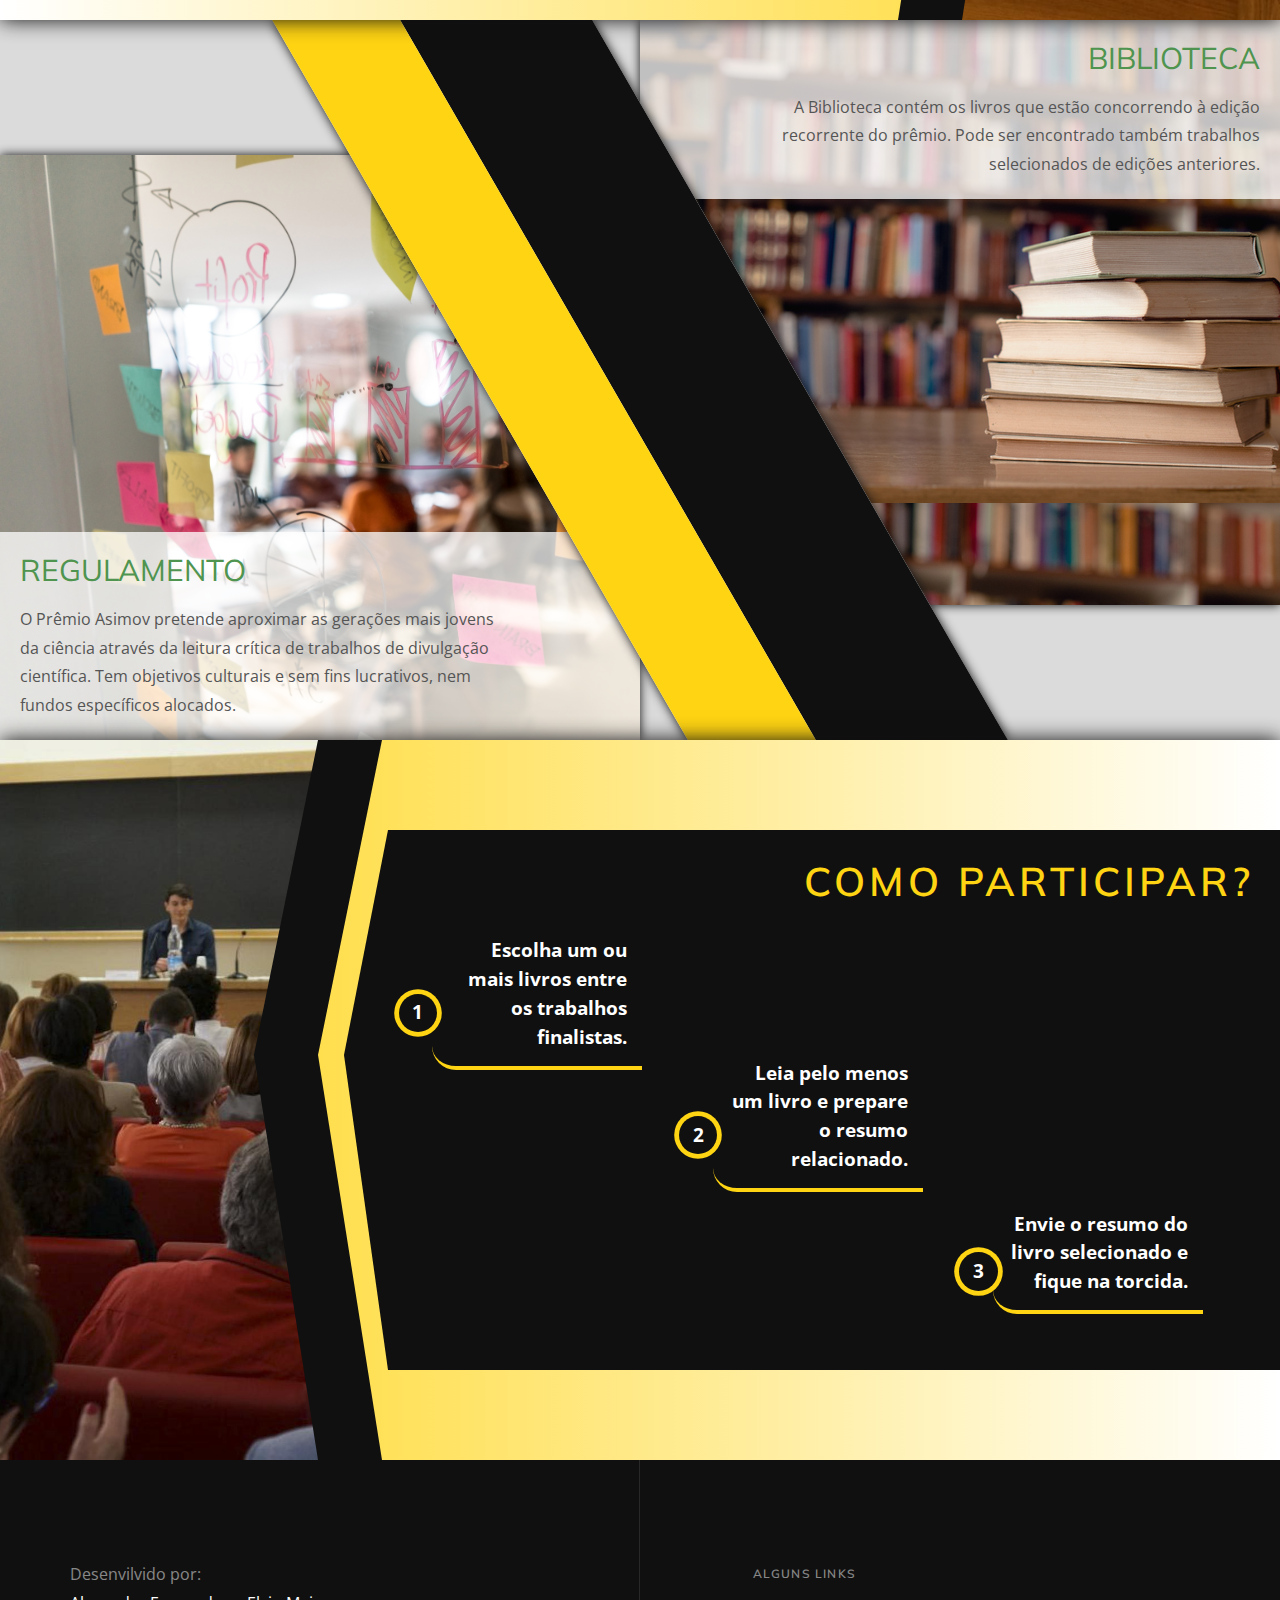
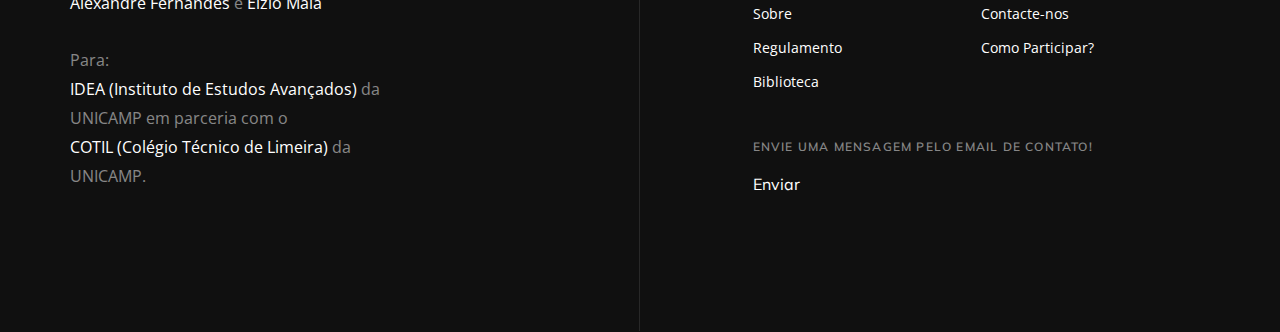
==== commit dd53c8a2: "adicionado countdown no index e alterado conteudo navbar" ====
--- a/index.html
+++ b/index.html
@@ -67,10 +67,10 @@
                     </ul>
                     <div class="col-lg-5">
                       <div class="promo">
-                        <span class="image image-overlay" style="background-image: url(assets/img/1.jpg)"></span>
+                        <span class="image image-overlay" style="background-image: url(assets/img/livros.jpg)"></span>
                         <div class="promo-footer p-4 text-white">
-                          <h3 class="mb-0">Edição 2019</h3>
-                          <a href="#!" class="eyebrow underline text-white">Itália</a>
+                          <h3 class="mb-0">Livros Finalistas</h3>
+                          <a href="#!" class="eyebrow underline text-white">Prêmio Azimov Brasil</a>
                         </div>
                       </div>
                     </div>
@@ -83,8 +83,13 @@
                 </a>
               </li>
               <li class="nav-item">
-                <a class="nav-link" href="assets/soon.html">
-                  Biblioteca
+                <a class="nav-link" href="assets/comissao.html">
+                  Comissão Científica
+                </a>
+              </li>
+              <li class="nav-item">
+                <a class="nav-link" href="assets/participar.html">
+                  Como Participar
                 </a>
               </li>
             </ul>
@@ -111,20 +116,33 @@
         <div class="container">
           <div class="row align-items-center vh-100">
             <div class="col-lg-8 text-white" data-swiper-parallax-x="-100%">
-              <h1 class="display-1 mt-1 mb-3 font-weight-light">Prêmio Asimov <b class="d-block">Versão '20</b></h1>
-              <a href="assets/regulamento.html" class="btn btn-sm btn-white btn-action">Ver regulamento<span
+
+              <div class="row clock align-items-center">
+                <div id="clockDays" class="col-4 clock-value"></div>
+                <div id="clockHours" class="col-4 clock-value"></div>
+                <div id="clockMin" class="col-4 clock-value"></div>
+              
+                <div class="clock-label col-4">DIAS</div>
+                <div class="clock-label col-4">HORAS</div>
+                <div class="clock-label col-4">MINUTOS</div>
+              </div>
+
+              <h2>03 JUNHO 2020 - Inscreva-se!</h2>
+              <br>
+              
+              <a href="assets/participar.html" class="btn btn-sm btn-white btn-action">Saiba como Participar!<span
                   class="fas fa-arrow-right"></span></a>
             </div>
           </div>
         </div>
       </div>
       <div class="swiper-slide">
-        <div class="image image-overlay image-zoom" style="background-image:url(assets/img/3.jpg)"></div>
+        <div class="image image-overlay image-zoom" style="background-image:url(assets/img/5.jpg)"></div>
         <div class="container">
-          <div class="row align-items-end align-items-center vh-100">
+          <div class="row align-items-center vh-100">
             <div class="col-lg-8 text-white" data-swiper-parallax-x="-100%">
-              <h1 class="display-1 mb-2 font-weight-light">Participe <b>você também!</b></h1>
-              <a href="assets/participar.html" class="btn btn-sm btn-white btn-action">Saiba como<span
+              <h1 class="display-1 mt-1 mb-3 font-weight-light">Prêmio Asimov<b class="d-block">Saiba mais sobre o Prêmio!</b></h1>
+              <a href="assets/about.html" class="btn btn-sm btn-white btn-action">O que é?<span
                   class="fas fa-arrow-right"></span></a>
             </div>
           </div>
@@ -279,6 +297,29 @@
 
   <script src="assets/js/vendor.min.js"></script>
   <script src="assets/js/app.js"></script>
+  <script src="assets/js/jquery-3.4.1.min.js"></script>
+  <script src="assets/js/jquery.countdown.min.js"></script>
+  <script>
+    $('#clockDays').countdown("2020/06/03", function(event) {
+      var totalDays = event.offset.totalDays;
+      $(this).html(event.strftime('' + 
+        totalDays
+      ));
+    });
+
+    $('#clockHours').countdown("2020/06/03", function(event) {
+      var totalHours = event.offset.hours;
+      $(this).html(event.strftime('' +
+        totalHours 
+      ));
+    });
+
+    $('#clockMin').countdown("2020/06/03", function(event) {
+      $(this).html(event.strftime(
+        ' %M '
+      ));
+    });
+  </script>
 </body>
 
 </html>--- a/assets/css/main.css
+++ b/assets/css/main.css
@@ -38,7 +38,7 @@
 /* CSS para o primeiro SECTION da página */
 @media screen and (max-width: 992px) {
     .section-boundary .content {
-        font-size: 2.2vw !important;
+        font-size: 2.8vw !important;
     }
 }
 
@@ -214,8 +214,16 @@
 @media screen and (max-width: 992px) {
     .como-participar {
         height: 50% !important;
-        margin-left: 25px;
-        margin-top: 20%;
+        padding-left: 10vw;
+        margin-top: 10%;
+
+        justify-content: flex-end;
+    }
+
+    .como-participar .col-md {
+        /* align-self: center !important; */
+        padding-left: 0 !important;
+        padding-right: 0 !important;
     }
 
 }
@@ -283,4 +291,49 @@
     margin-left: -0.375vw;
 }
 
-
+.display-1 .d-block {
+    font-size: 0.5em;
+}
+
+.clock {
+    width: 50%;
+    background-color: rgba(10, 10, 10, 0.75);
+    padding: 15px;
+    border: 1px solid var(--highlight-color);
+
+    position: relative;
+    left: 15px;
+    bottom: -25px;
+}
+
+@media screen and (max-width: 992px) {
+    .clock {
+        width: 100%;
+    }
+}
+
+.clock div {
+    color: var(--white-color);
+    text-align: center;
+
+    border-right: 2px solid var(--white-color);
+}
+
+.clock div:nth-child(3n) {
+    border-right: none;
+}
+
+.clock .clock-label {
+    font-size: 1.2em;
+    
+    letter-spacing: -1.8px;
+}
+
+.clock .clock-value {
+    font-size: 2.5em;
+}
+
+.text-white h1, .text-white h2 {
+    text-shadow: 2px 2px 0px var(--dark-color);
+}
+
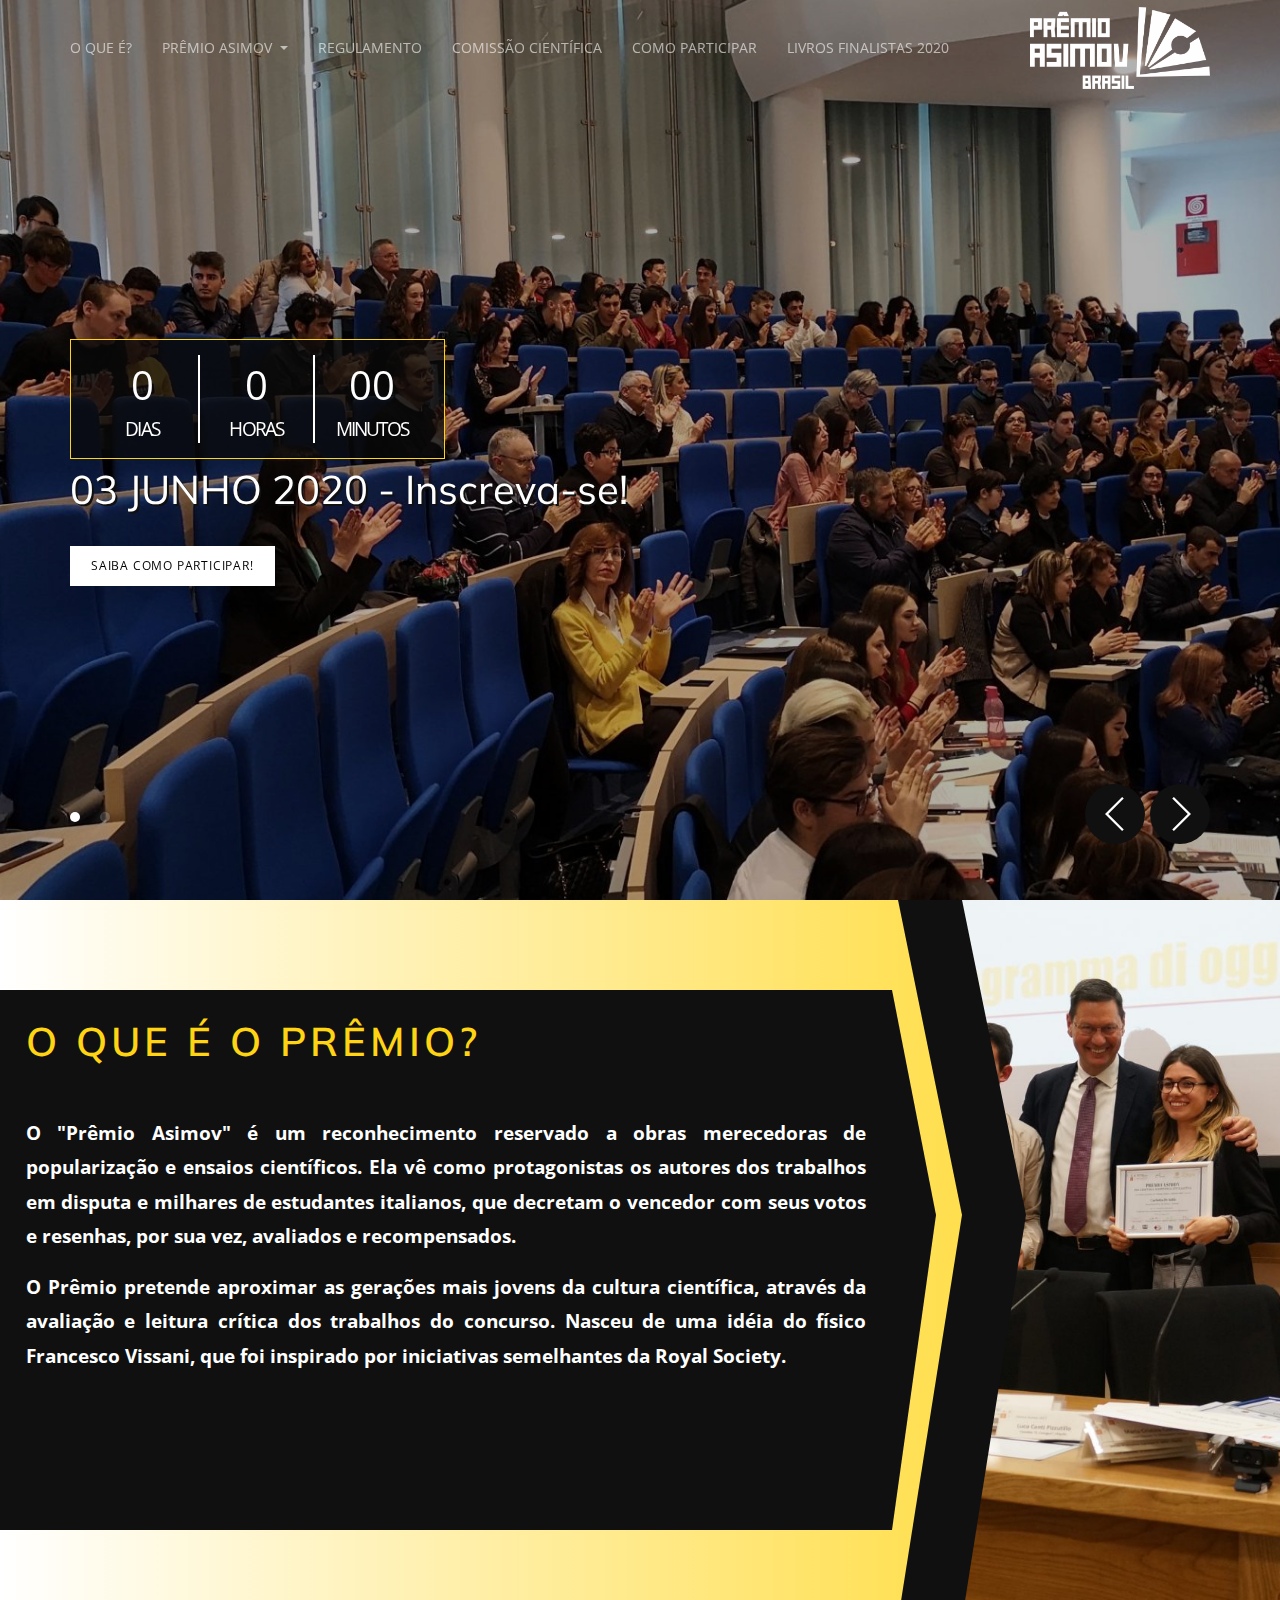
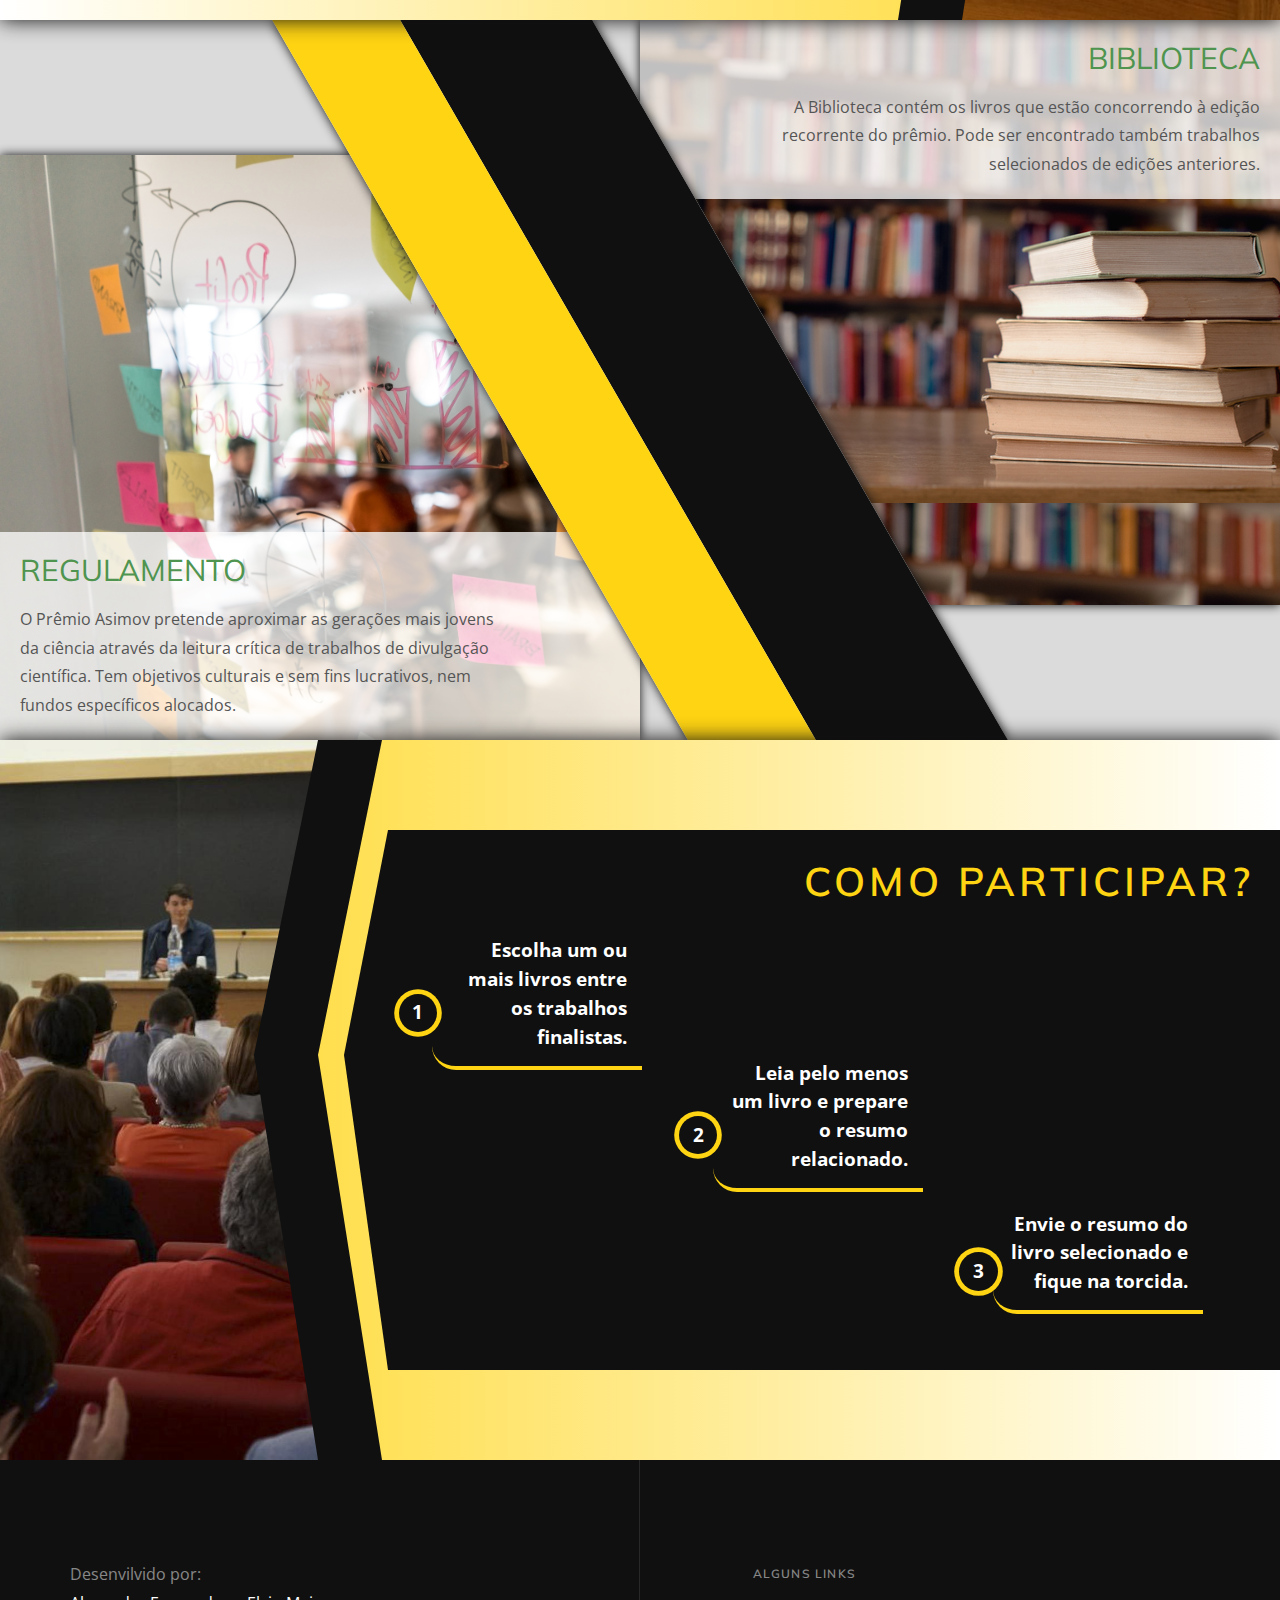
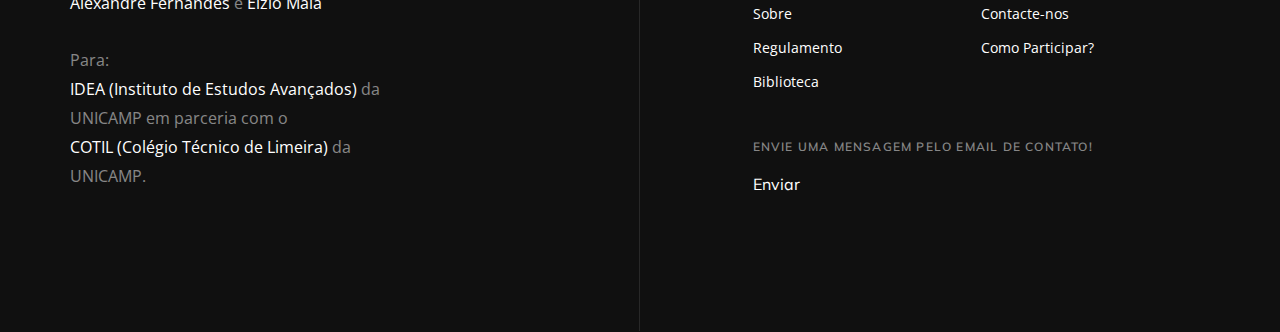
==== commit 266ddfd2: "adequação do Menu segundo orientação do cliente" ====
--- a/index.html
+++ b/index.html
@@ -92,16 +92,13 @@
                   Como Participar
                 </a>
               </li>
+              <li class="nav-item">
+                <a class="nav-link" href="assets/soon.html">
+                  Livros Finalistas 2020
+                </a>
+              </li>
             </ul>
           </div>
-
-          <!-- <div class="collapse navbar-collapse order-4 order-lg-3" id="navbarMenu2">
-              <ul class="navbar-nav ml-auto">
-                <li class="nav-item">
-                  <a class="nav-link" href="#">Entrar</a>
-                </li>
-              </ul>
-            </div> -->
         </nav>
       </div>
     </div>
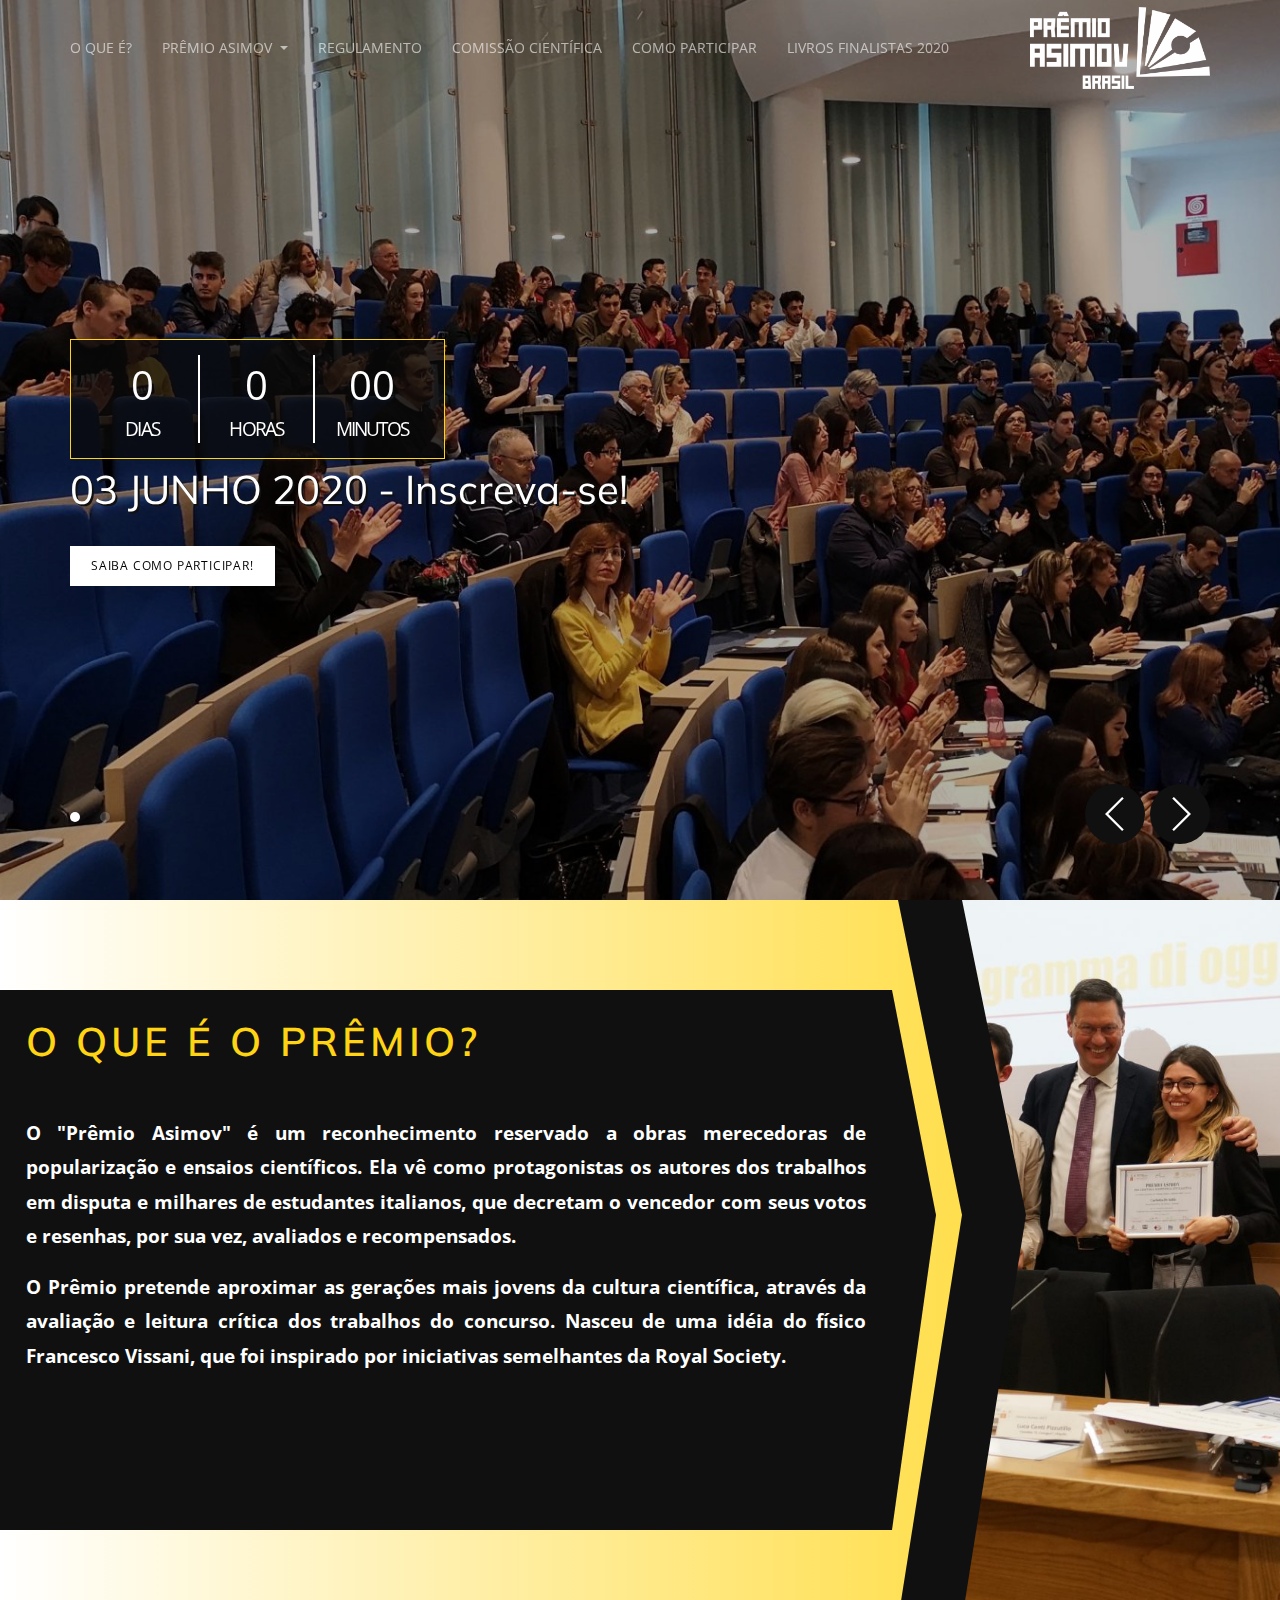
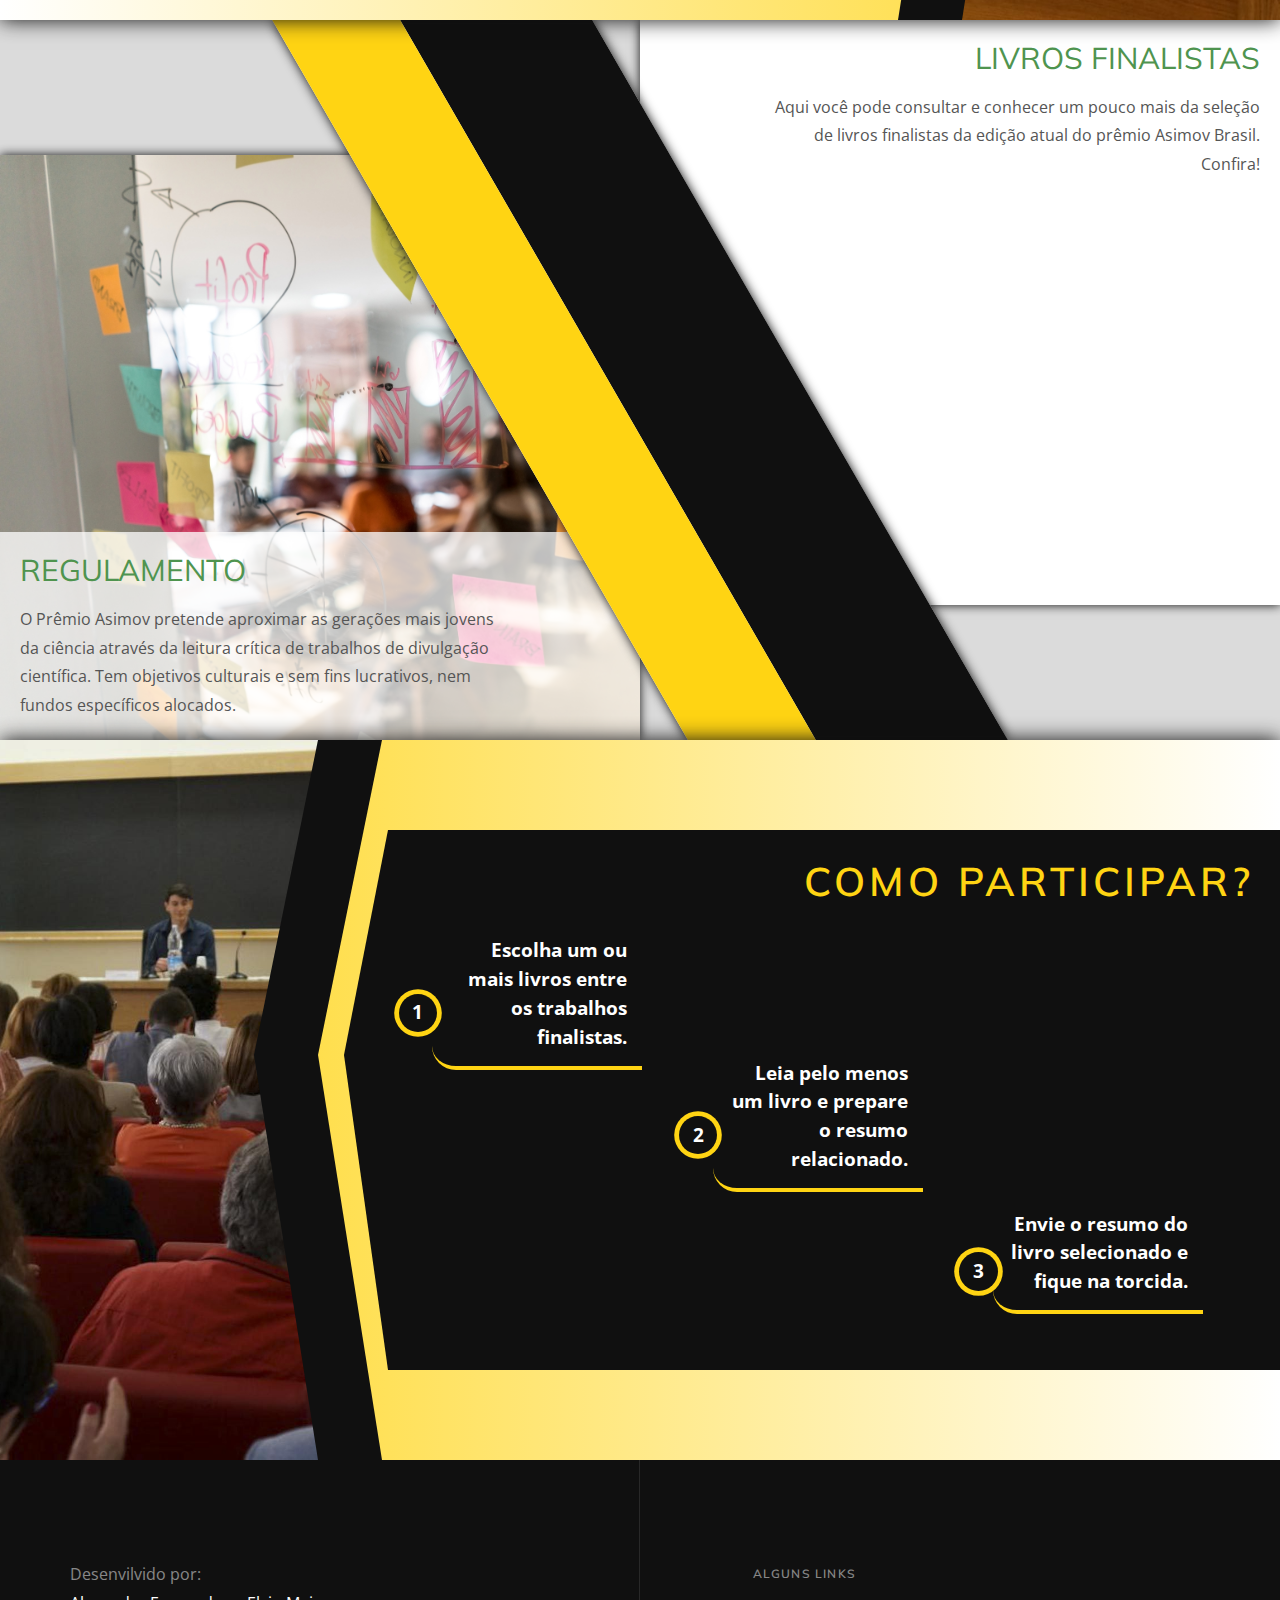
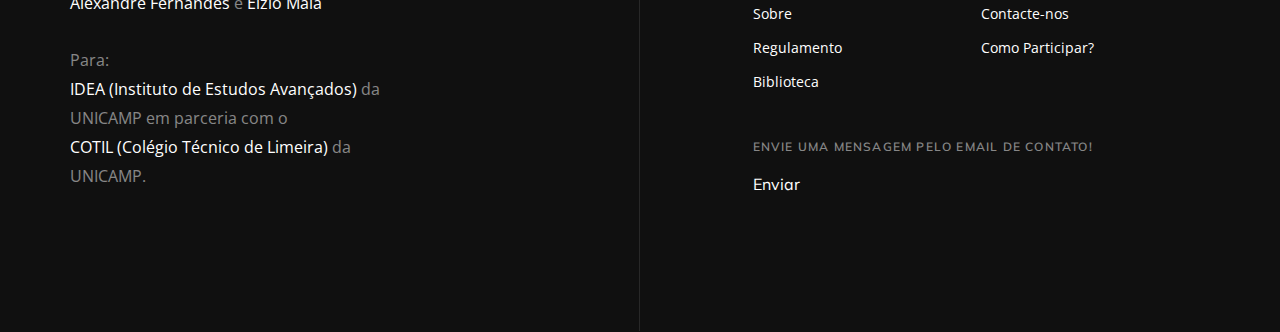
==== commit 7e581911: "Alterado conteudo da index e adiciona fotomontagem das capas dos livros" ====
--- a/index.html
+++ b/index.html
@@ -67,7 +67,7 @@
                     </ul>
                     <div class="col-lg-5">
                       <div class="promo">
-                        <span class="image image-overlay" style="background-image: url(assets/img/livros.jpg)"></span>
+                        <span class="image image-overlay" style="background-image: url(assets/img/CapasAsimov3.jpg)"></span>
                         <div class="promo-footer p-4 text-white">
                           <h3 class="mb-0">Livros Finalistas</h3>
                           <a href="#!" class="eyebrow underline text-white">Prêmio Azimov Brasil</a>
@@ -134,7 +134,7 @@
         </div>
       </div>
       <div class="swiper-slide">
-        <div class="image image-overlay image-zoom" style="background-image:url(assets/img/5.jpg)"></div>
+        <div class="image image-overlay image-zoom" style="background-image:url(assets/img/CapasAsimov4.jpg)"></div>
         <div class="container">
           <div class="row align-items-center vh-100">
             <div class="col-lg-8 text-white" data-swiper-parallax-x="-100%">
@@ -197,9 +197,10 @@
     <div class="mid-faixa"></div>
     <div class="col-lg-6 align-self-start right-content p-0">
       <div class="right-text p-2">
-        <h3 class="card-title"><a href="assets/soon.html" class="underline">BIBLIOTECA</a></h3>
-        <p class="card-text">A Biblioteca contém os livros que estão concorrendo à edição recorrente do prêmio. Pode ser
-          encontrado também trabalhos selecionados de edições anteriores.</p>
+        <h3 class="card-title"><a href="assets/soon.html" class="underline">LIVROS FINALISTAS</a></h3>
+        <!-- <p class="card-text">A Biblioteca contém os livros que estão concorrendo à edição recorrente do prêmio. Pode ser
+          encontrado também trabalhos selecionados de edições anteriores.</p> -->
+        <p class="card-text">Aqui você pode consultar e conhecer um pouco mais da seleção de livros finalistas da edição atual do prêmio Asimov Brasil.<br> Confira!</p>
       </div>
 
     </div>
--- a/assets/css/main.css
+++ b/assets/css/main.css
@@ -175,7 +175,8 @@
 }
 
 #mid-content .right-content {
-    background-image: url(../img/card4.jpg);
+    background-image: url(../img/CapasAsimov2.jpg);
+    background-size: cover;
 }
 
 #mid-content .left-content {
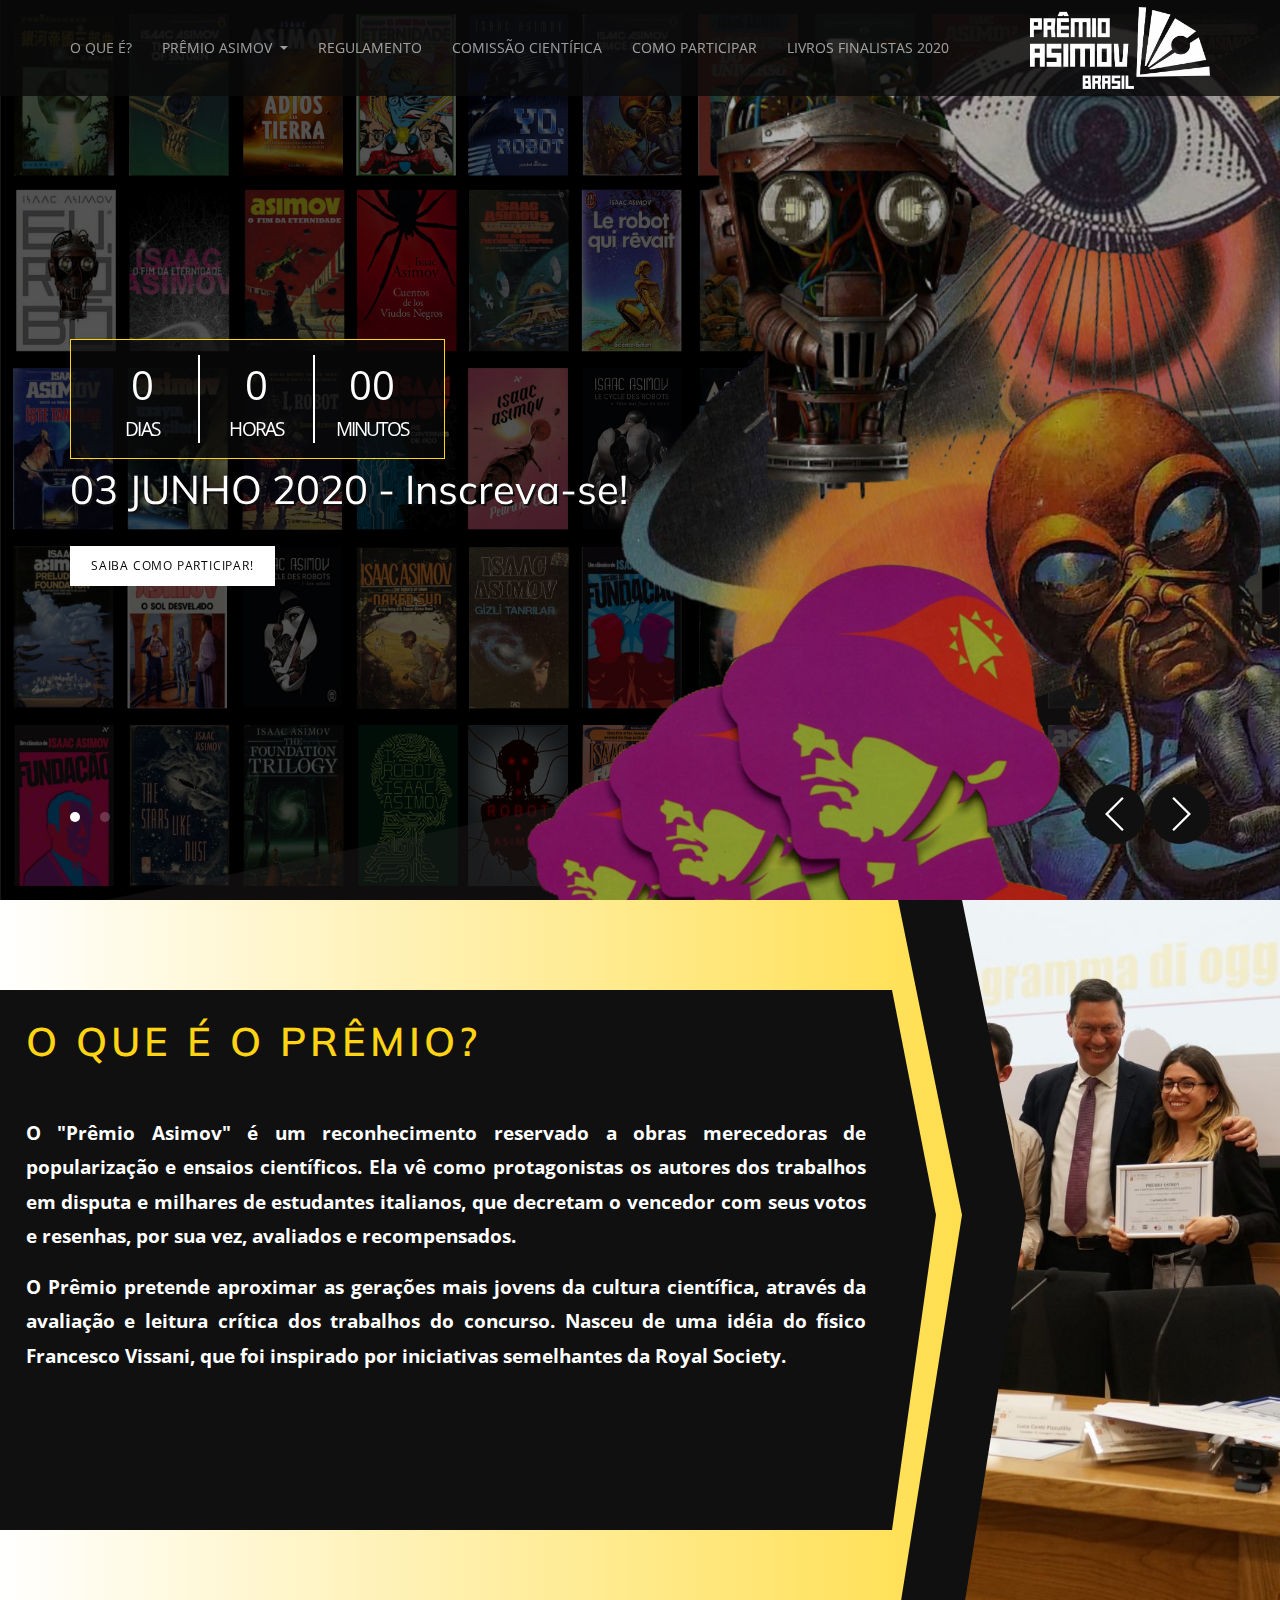
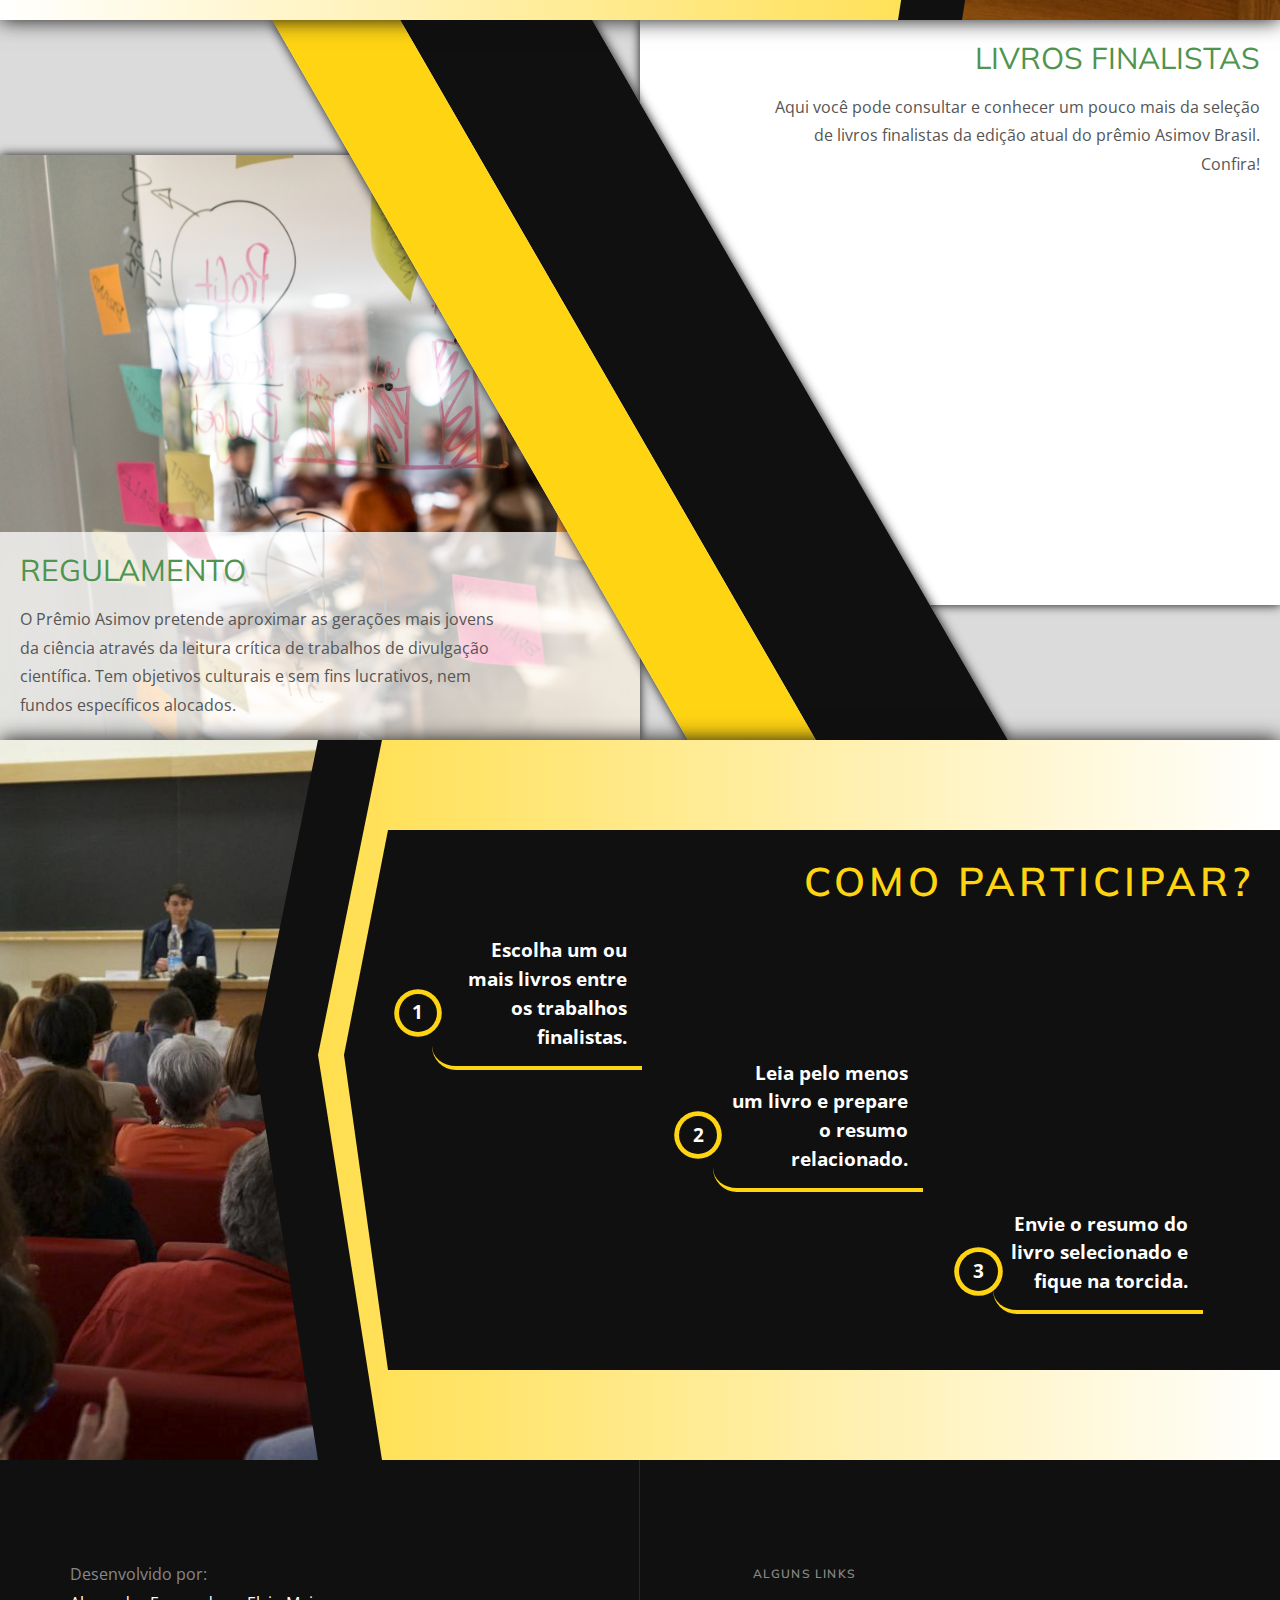
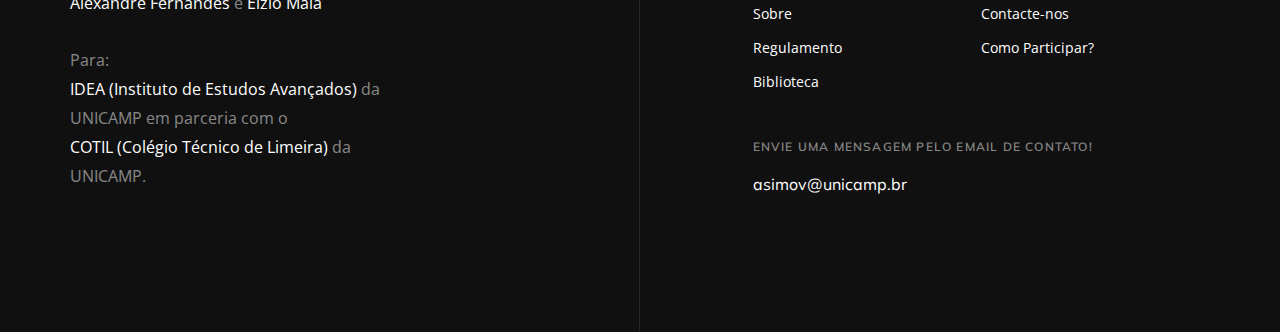
==== commit e91ba9de: "Alterado imagem do carrossel e alterado os links de email" ====
--- a/index.html
+++ b/index.html
@@ -63,7 +63,7 @@
                     </ul>
                     <ul class="col-6 col-md-3 col-lg-2">
                       <li><span class="megamenu-title">Contacte-nos</span></li>
-                      <li><a class="dropdown-item" href="#"><i class="fas fa-envelope"></i> Email</a></li>
+                      <li><a class="dropdown-item" href="mailto:asimov@unicamp.br"><i class="fas fa-envelope"></i> Email</a></li>
                     </ul>
                     <div class="col-lg-5">
                       <div class="promo">
@@ -109,7 +109,7 @@
   <div class="swiper-container">
     <div class="swiper-wrapper">
       <div class="swiper-slide">
-        <div class="image image-overlay image-zoom" style="background-image:url(assets/img/2.jpg)"></div>
+        <div class="image image-overlay image-zoom" style="background-image:url(assets/img/CapasAsimov4.jpg)"></div>
         <div class="container">
           <div class="row align-items-center vh-100">
             <div class="col-lg-8 text-white" data-swiper-parallax-x="-100%">
@@ -134,7 +134,7 @@
         </div>
       </div>
       <div class="swiper-slide">
-        <div class="image image-overlay image-zoom" style="background-image:url(assets/img/CapasAsimov4.jpg)"></div>
+        <div class="image image-overlay image-zoom" style="background-image:url(assets/img/CapasAsimov2.jpg)"></div>
         <div class="container">
           <div class="row align-items-center vh-100">
             <div class="col-lg-8 text-white" data-swiper-parallax-x="-100%">
@@ -241,7 +241,7 @@
         <div class="col-lg-6 py-10">
           <div class="row">
             <div class="col-md-8">
-              <p>Desenvilvido por:<br><a href="https://www.linkedin.com/in/alexfndz/" class="underline">Alexandre
+              <p>Desenvolvido por:<br><a href="https://www.linkedin.com/in/alexfndz/" class="underline">Alexandre
                   Fernandes</a> e <a href="https://www.linkedin.com/in/elzio-maia-423740124/" class="underline">Elzio
                   Maia</a><br><br>Para:<br><a href="http://www.idea.unicamp.br/" class="underline">IDEA (Instituto de
                   Estudos
@@ -259,7 +259,7 @@
               <h4 class="eyebrow mb-2">Alguns links</h4>
               <ul class="list-group list-group-columns">
                 <li class="list-group-item"><a href="assets/about.html">Sobre</a></li>
-                <li class="list-group-item"><a href="#">Contacte-nos</a></li>
+                <li class="list-group-item"><a href="mailto:asimov@unicamp.br">Contacte-nos</a></li>
                 <li class="list-group-item"><a href="assets/regulamento.html">Regulamento</a></li>
                 <li class="list-group-item"><a href="assets/participar.html">Como Participar?</a></li>
                 <li class="list-group-item"><a href="assets/soon.html">Biblioteca </a></li>
@@ -269,7 +269,7 @@
           <div class="row justify-content-end">
             <div class="col-lg-10">
               <h4 class="eyebrow mb-2">Envie uma mensagem pelo email de contato!</h4>
-              <h6><a href="#"><i class="fas fa-envelope"></i> Enviar</a></h6>
+              <h6><a href="mailto:asimov@unicamp.br"><i class="fas fa-envelope"></i> asimov@unicamp.br</a></h6>
               <!-- <div class="input-group">
                   <input type="text" class="form-control form-control-lg" placeholder="Email" aria-label="Subscribe" aria-describedby="button-addon2">
                   <div class="input-group-append">
--- a/assets/css/main.css
+++ b/assets/css/main.css
@@ -7,6 +7,10 @@
     --dark-color: #101010;
     --white-color: #ffffff;
     --highlight-color: #ffd413;
+}
+
+.header {
+    background-color: rgba(10, 10, 10, 0.80);
 }
 
 .row.card-deck {
